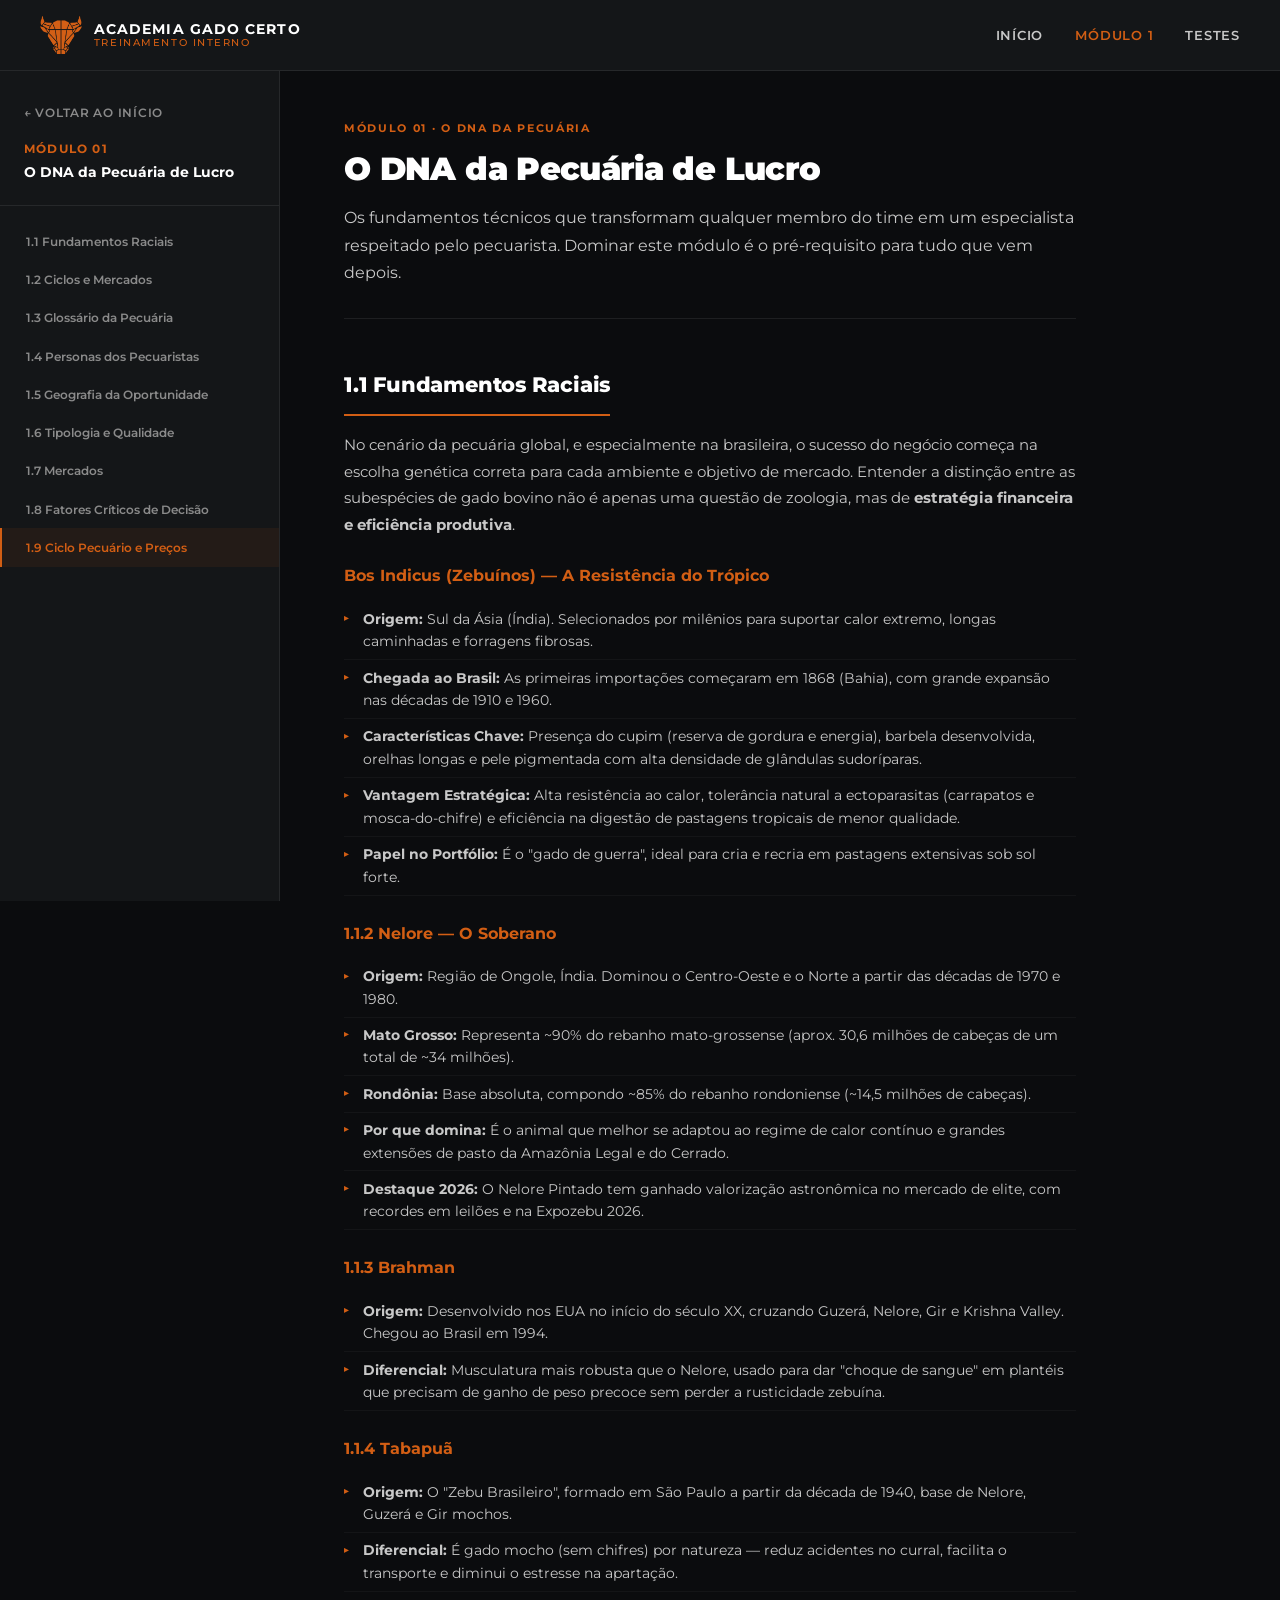
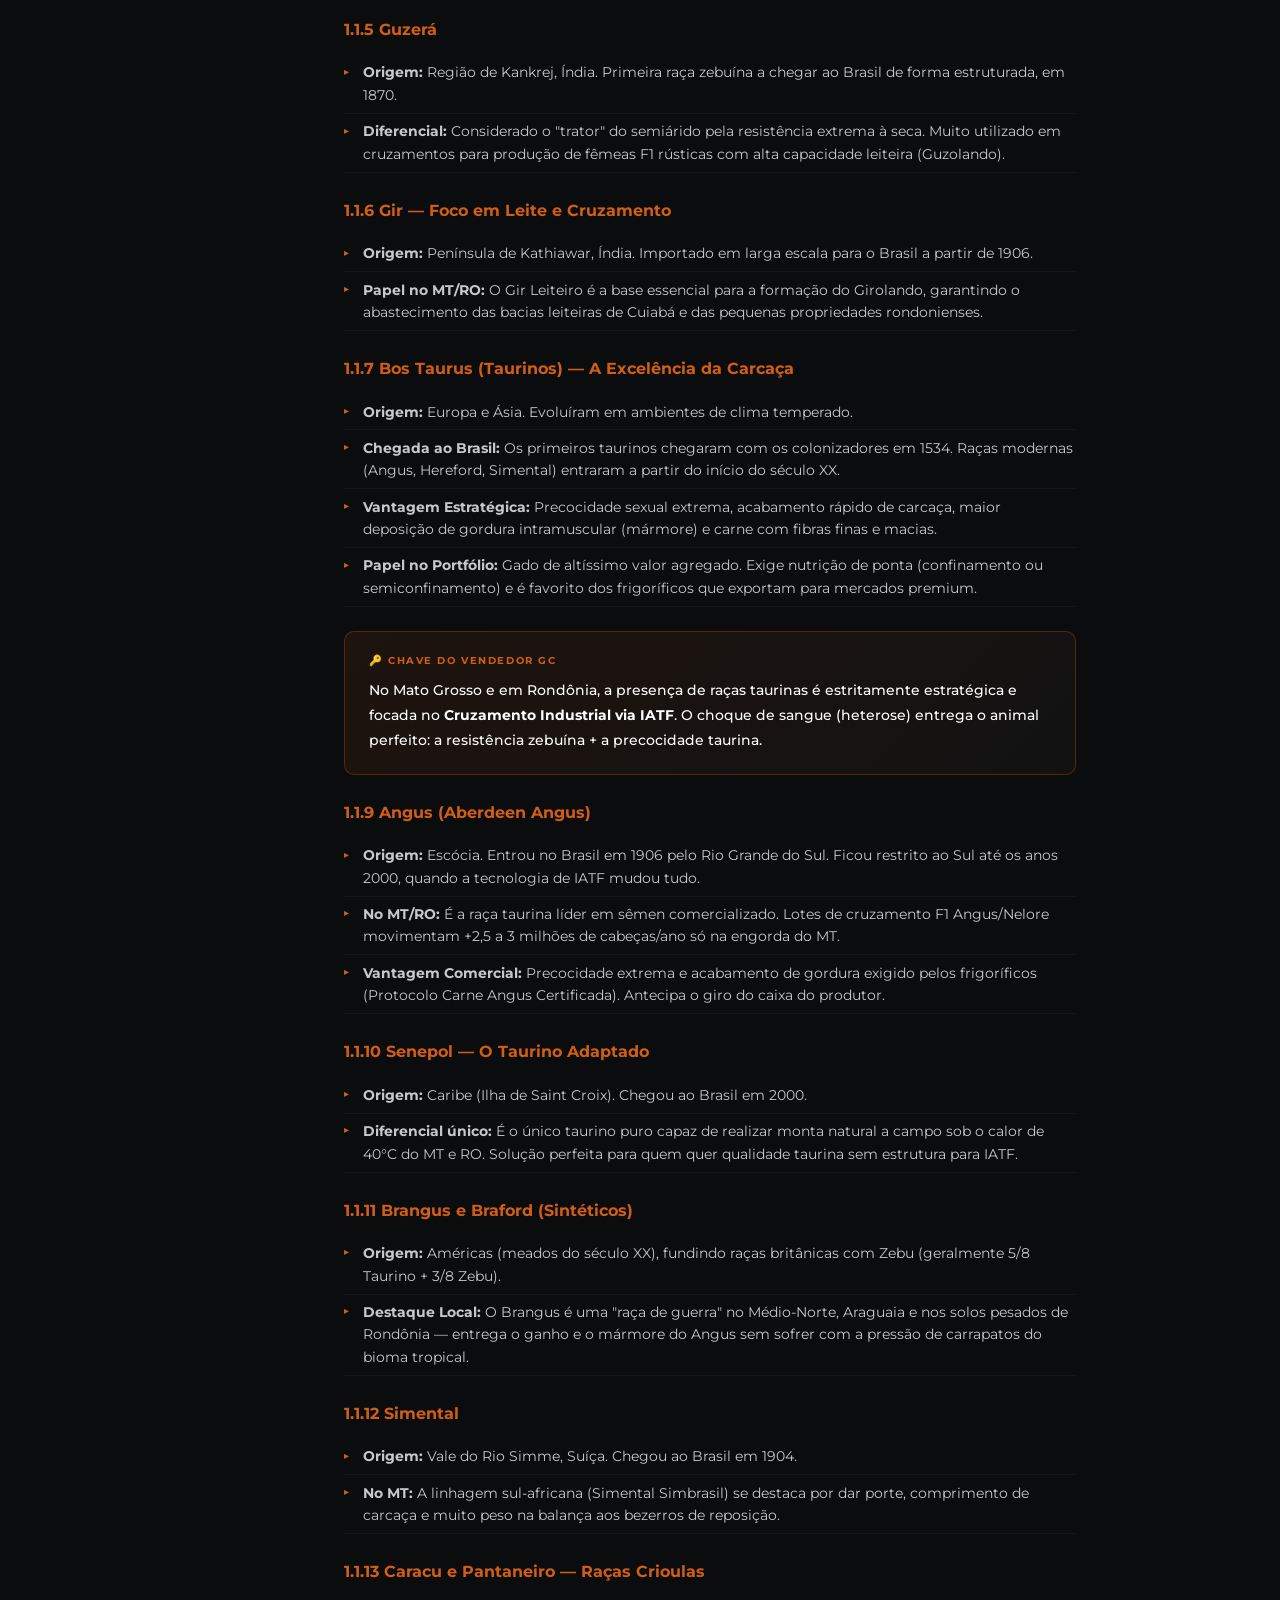
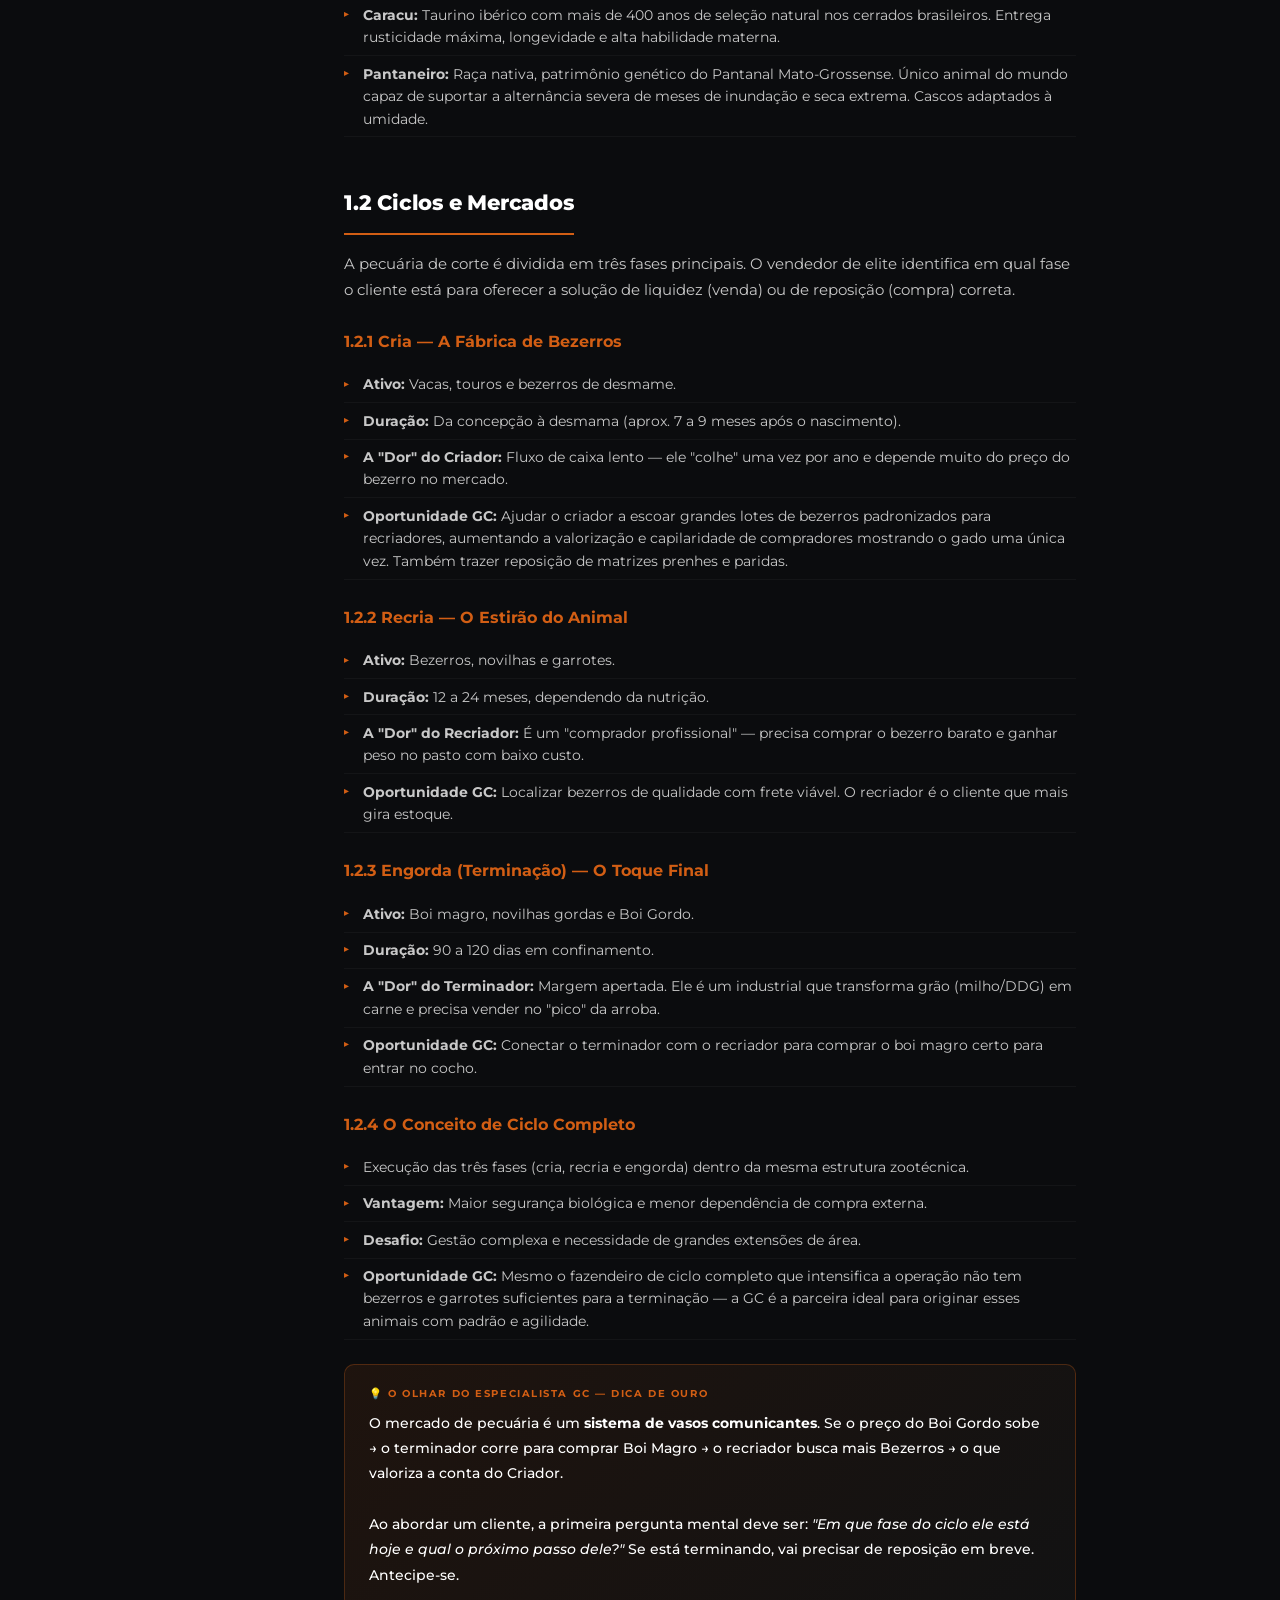
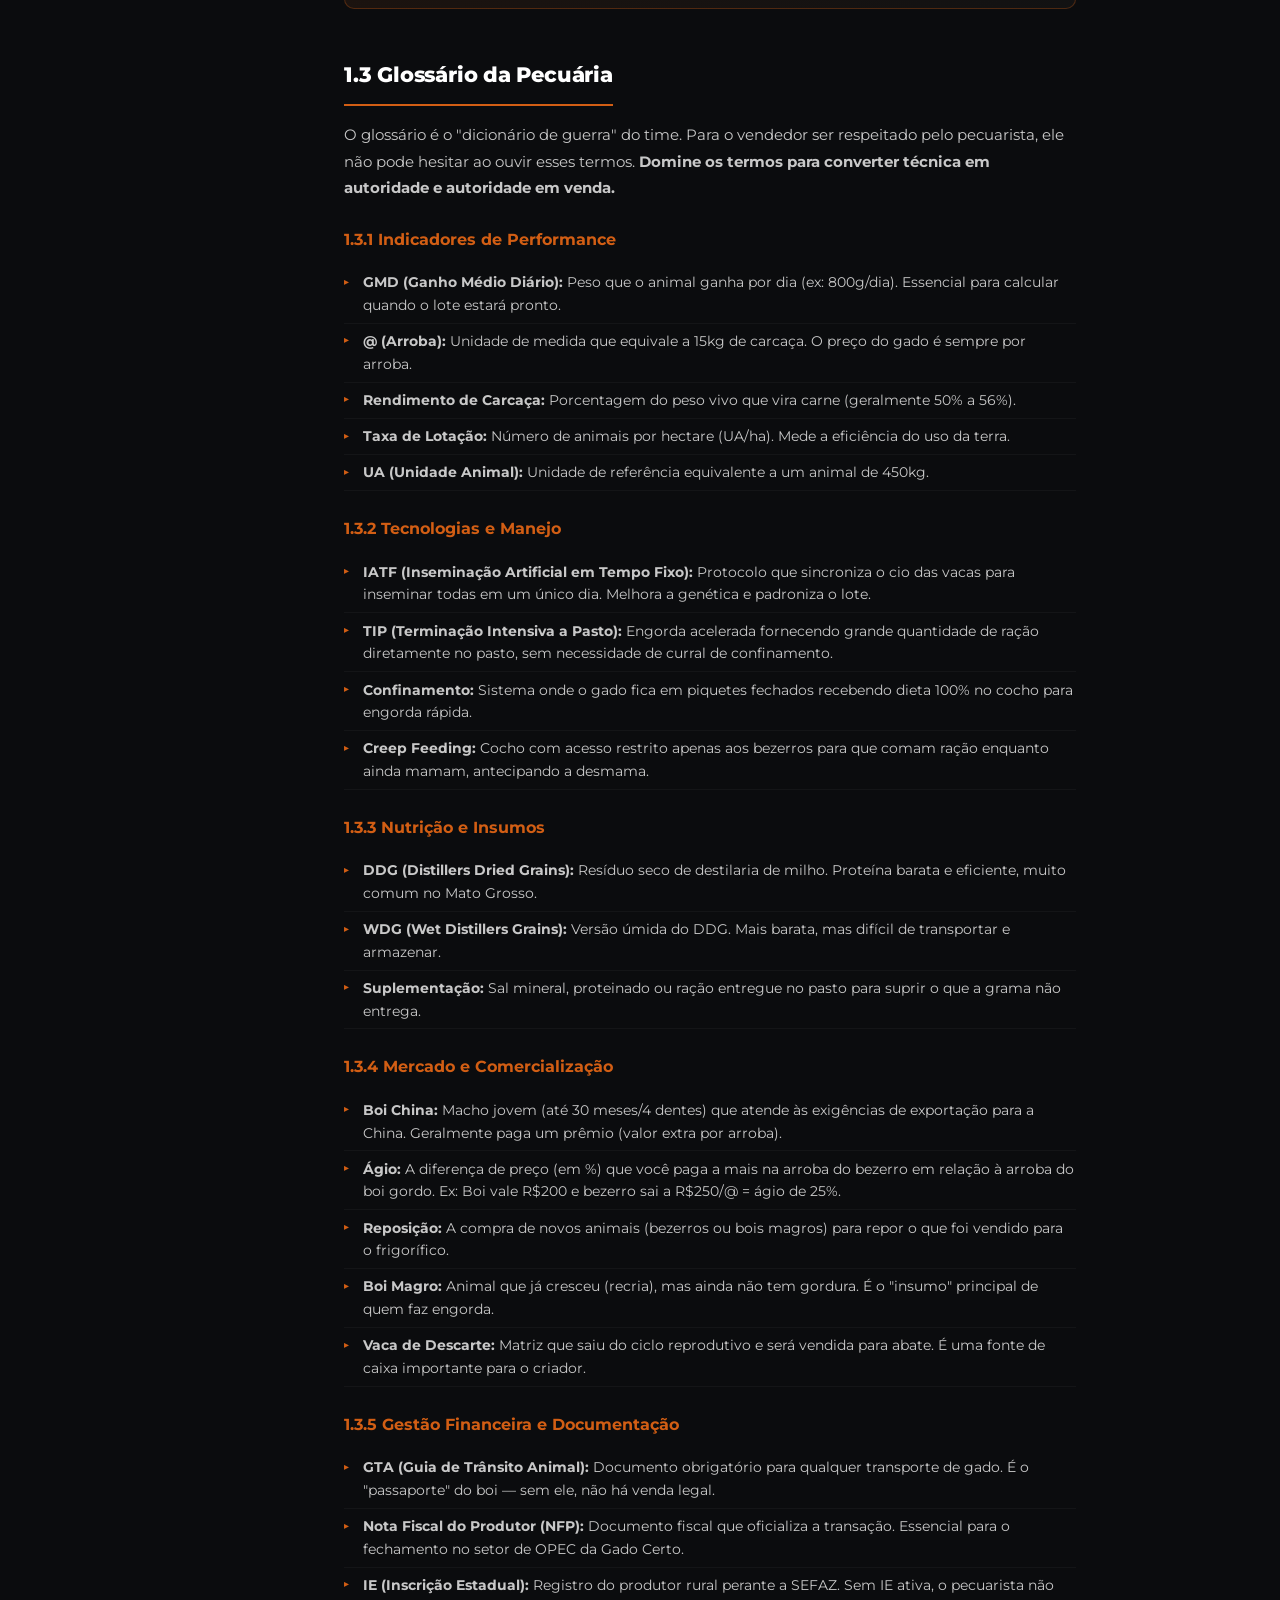
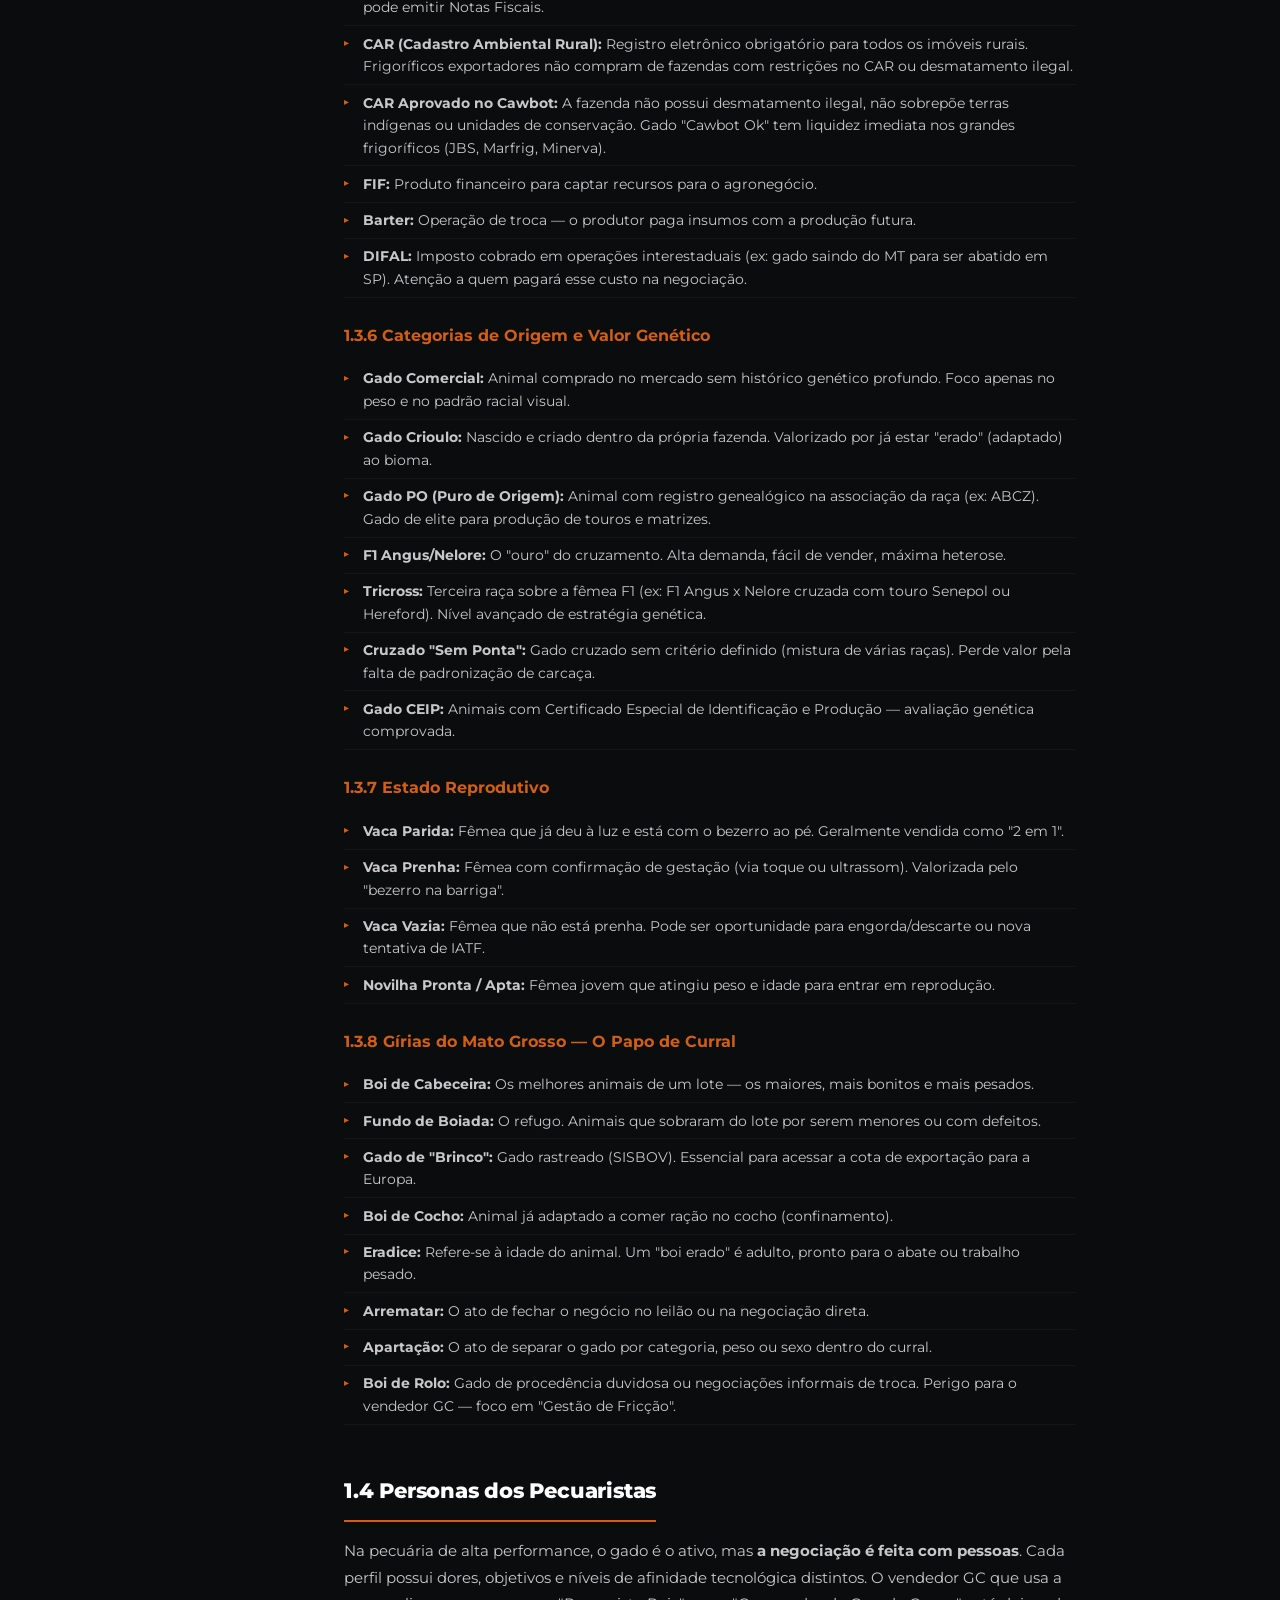
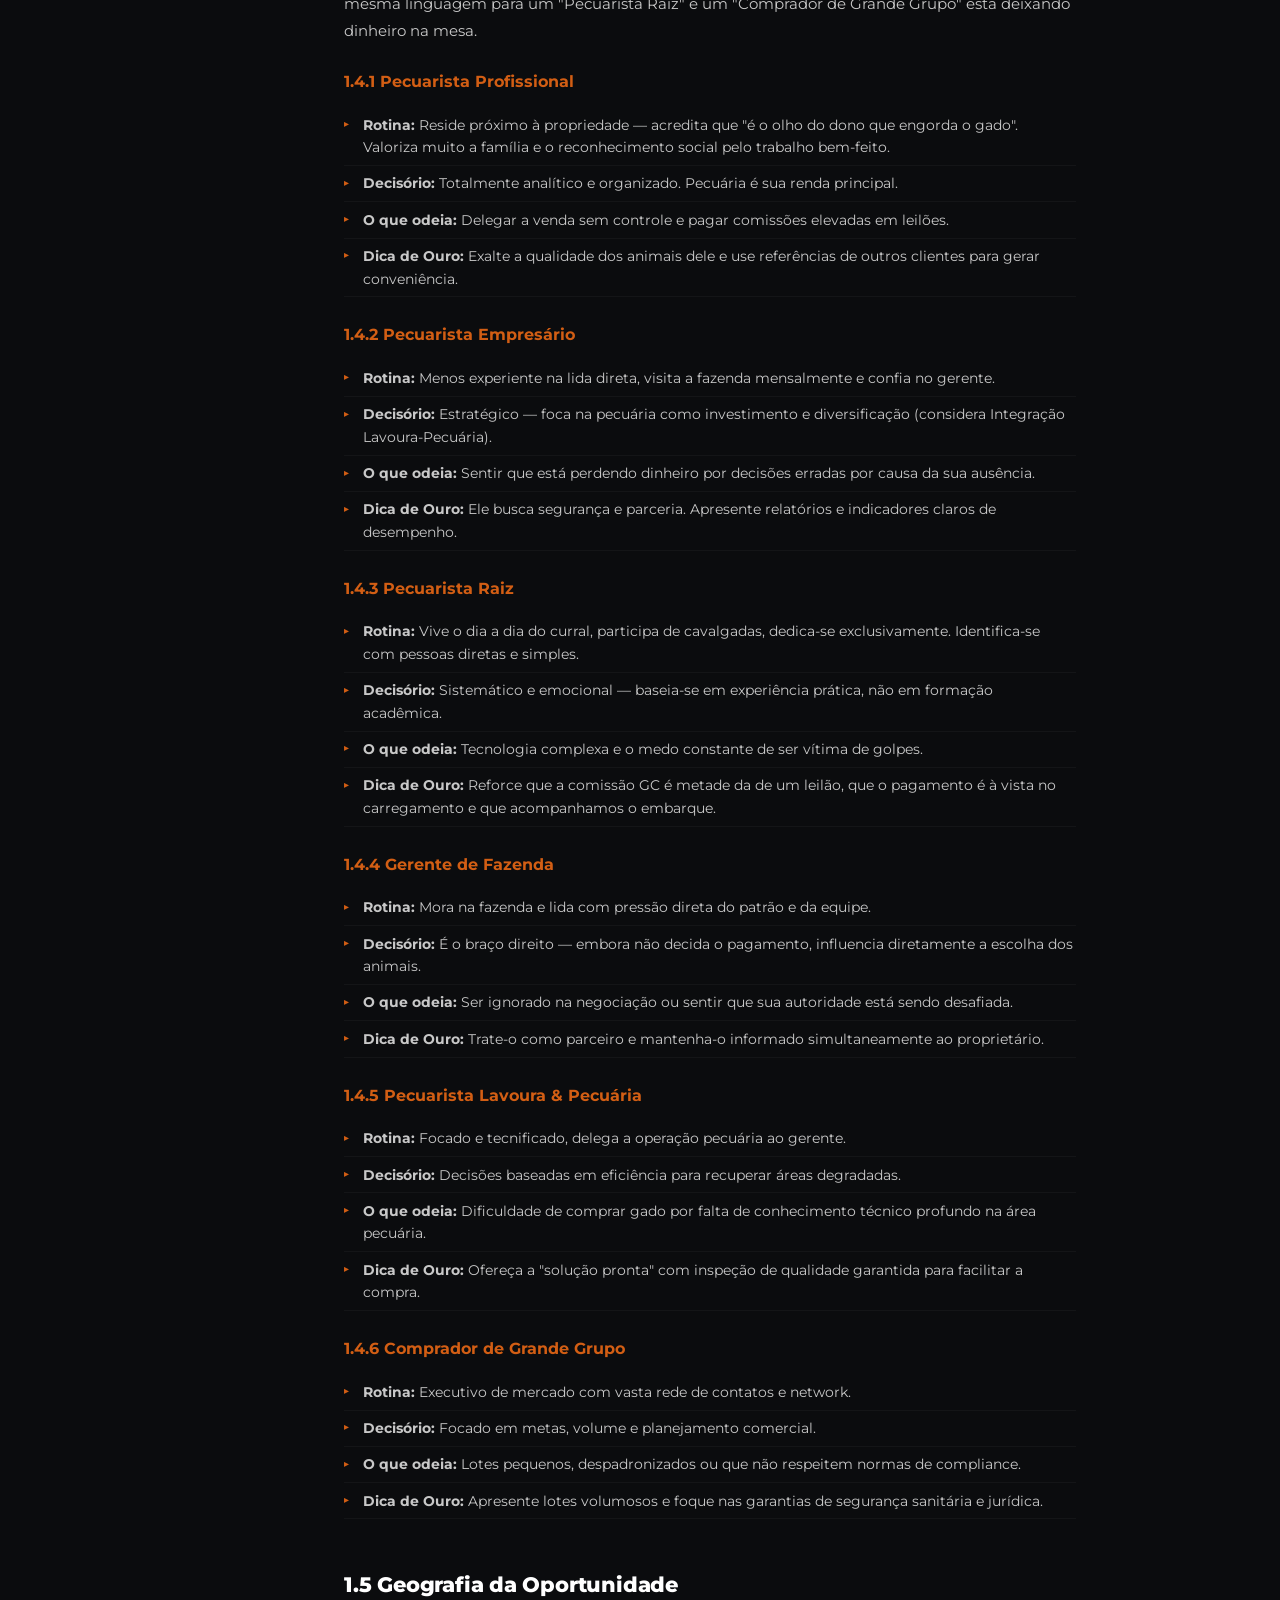
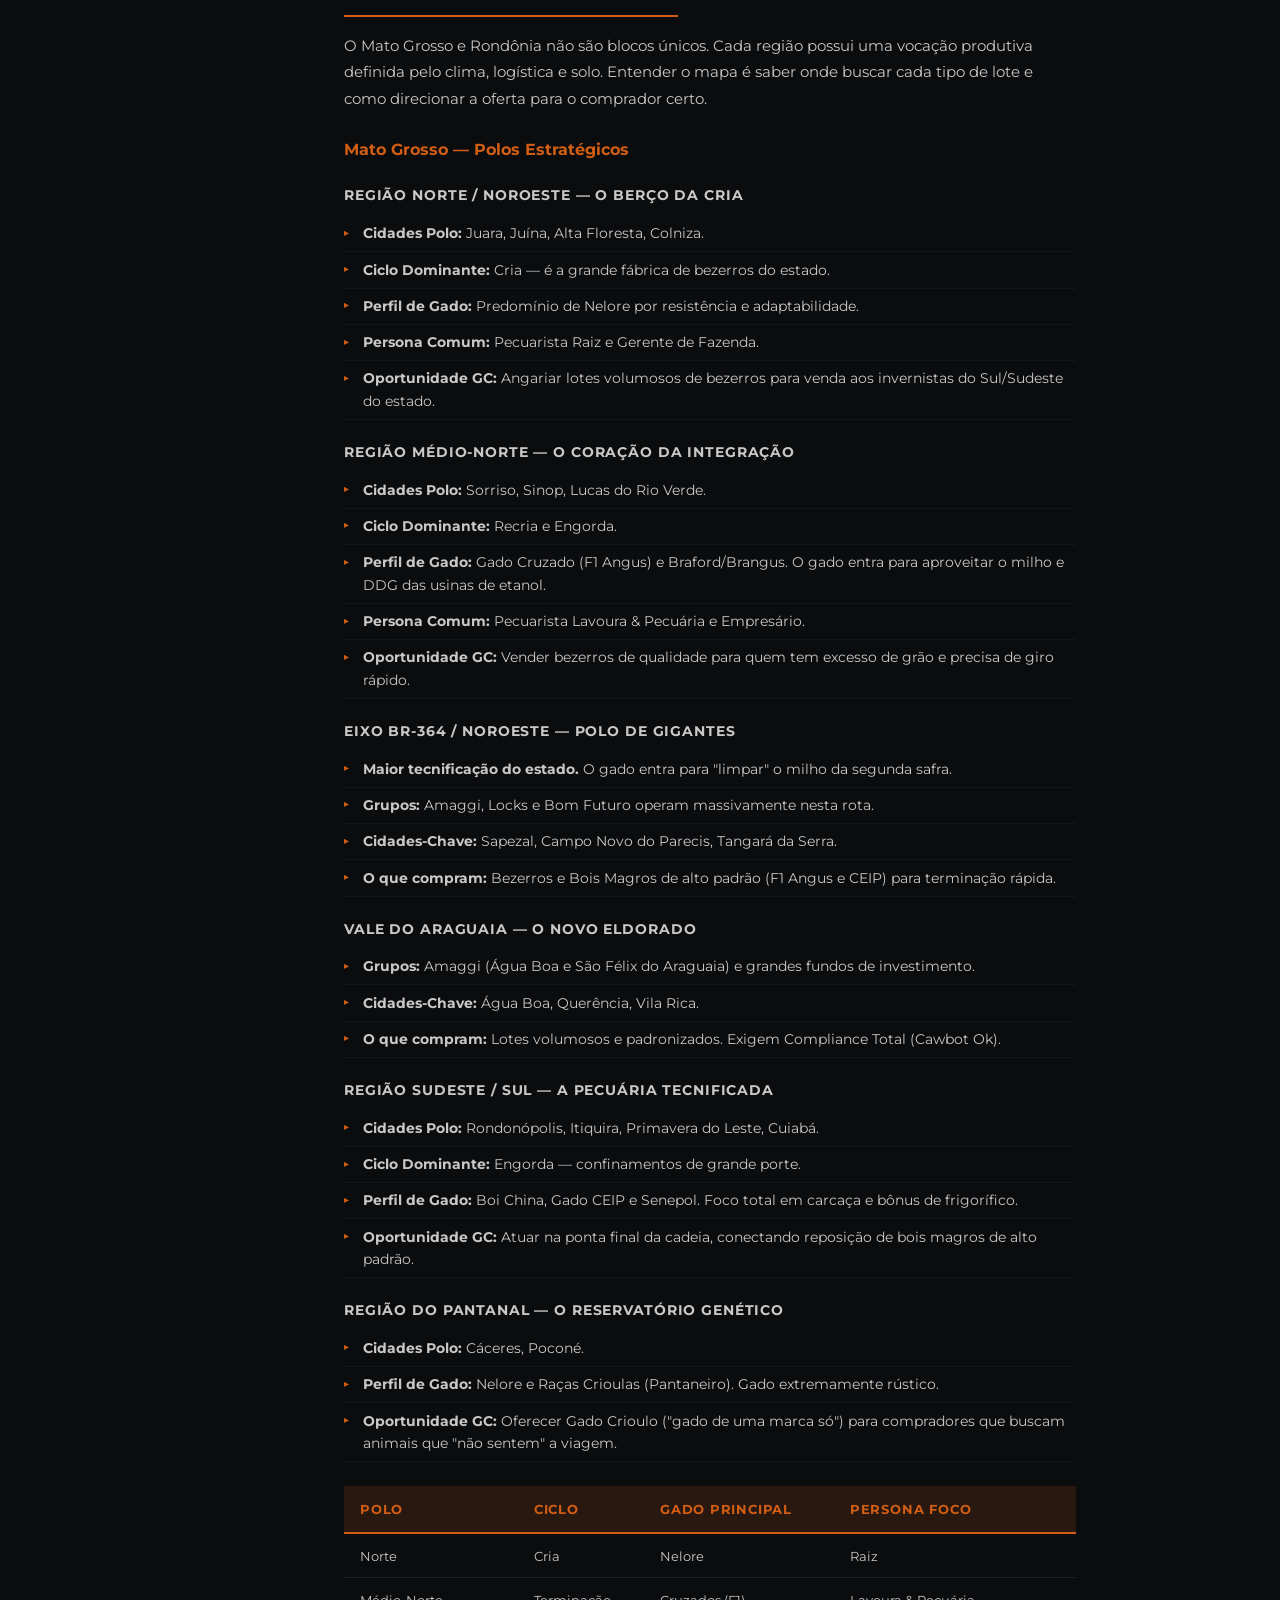
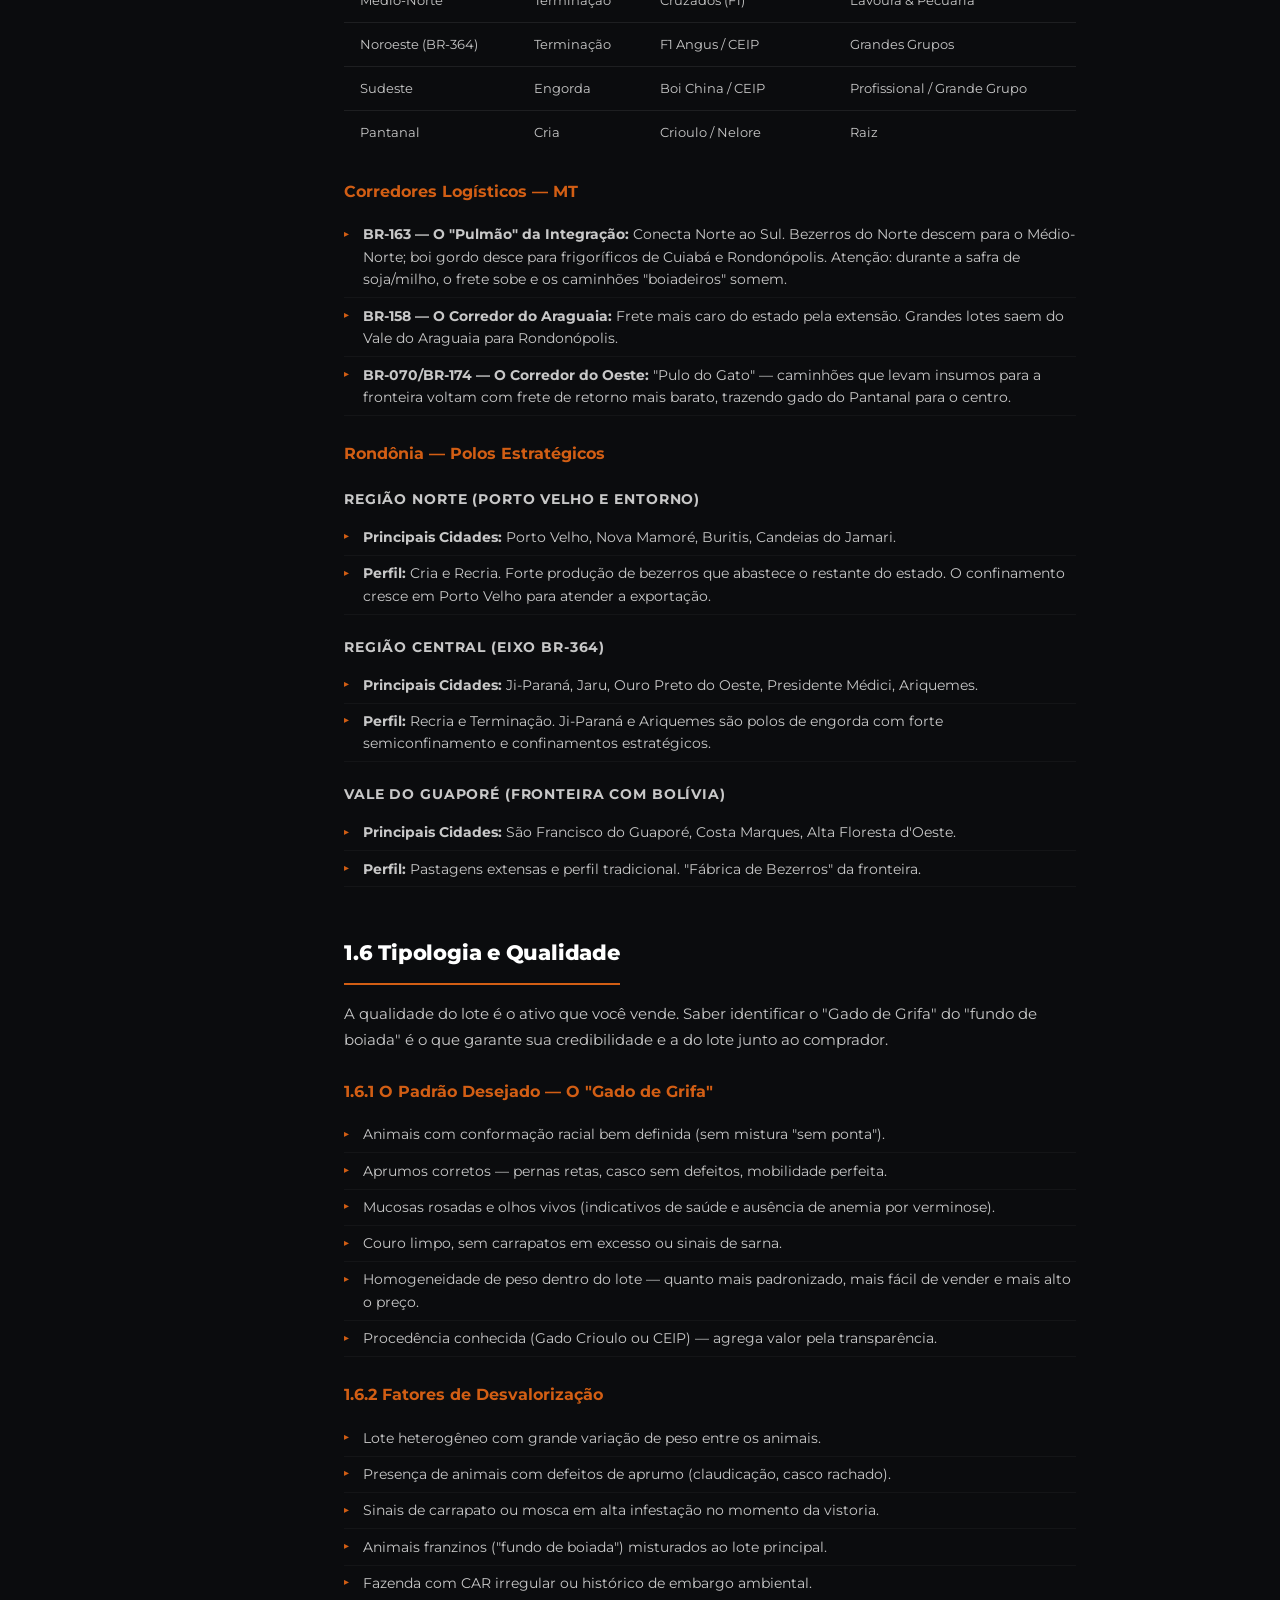
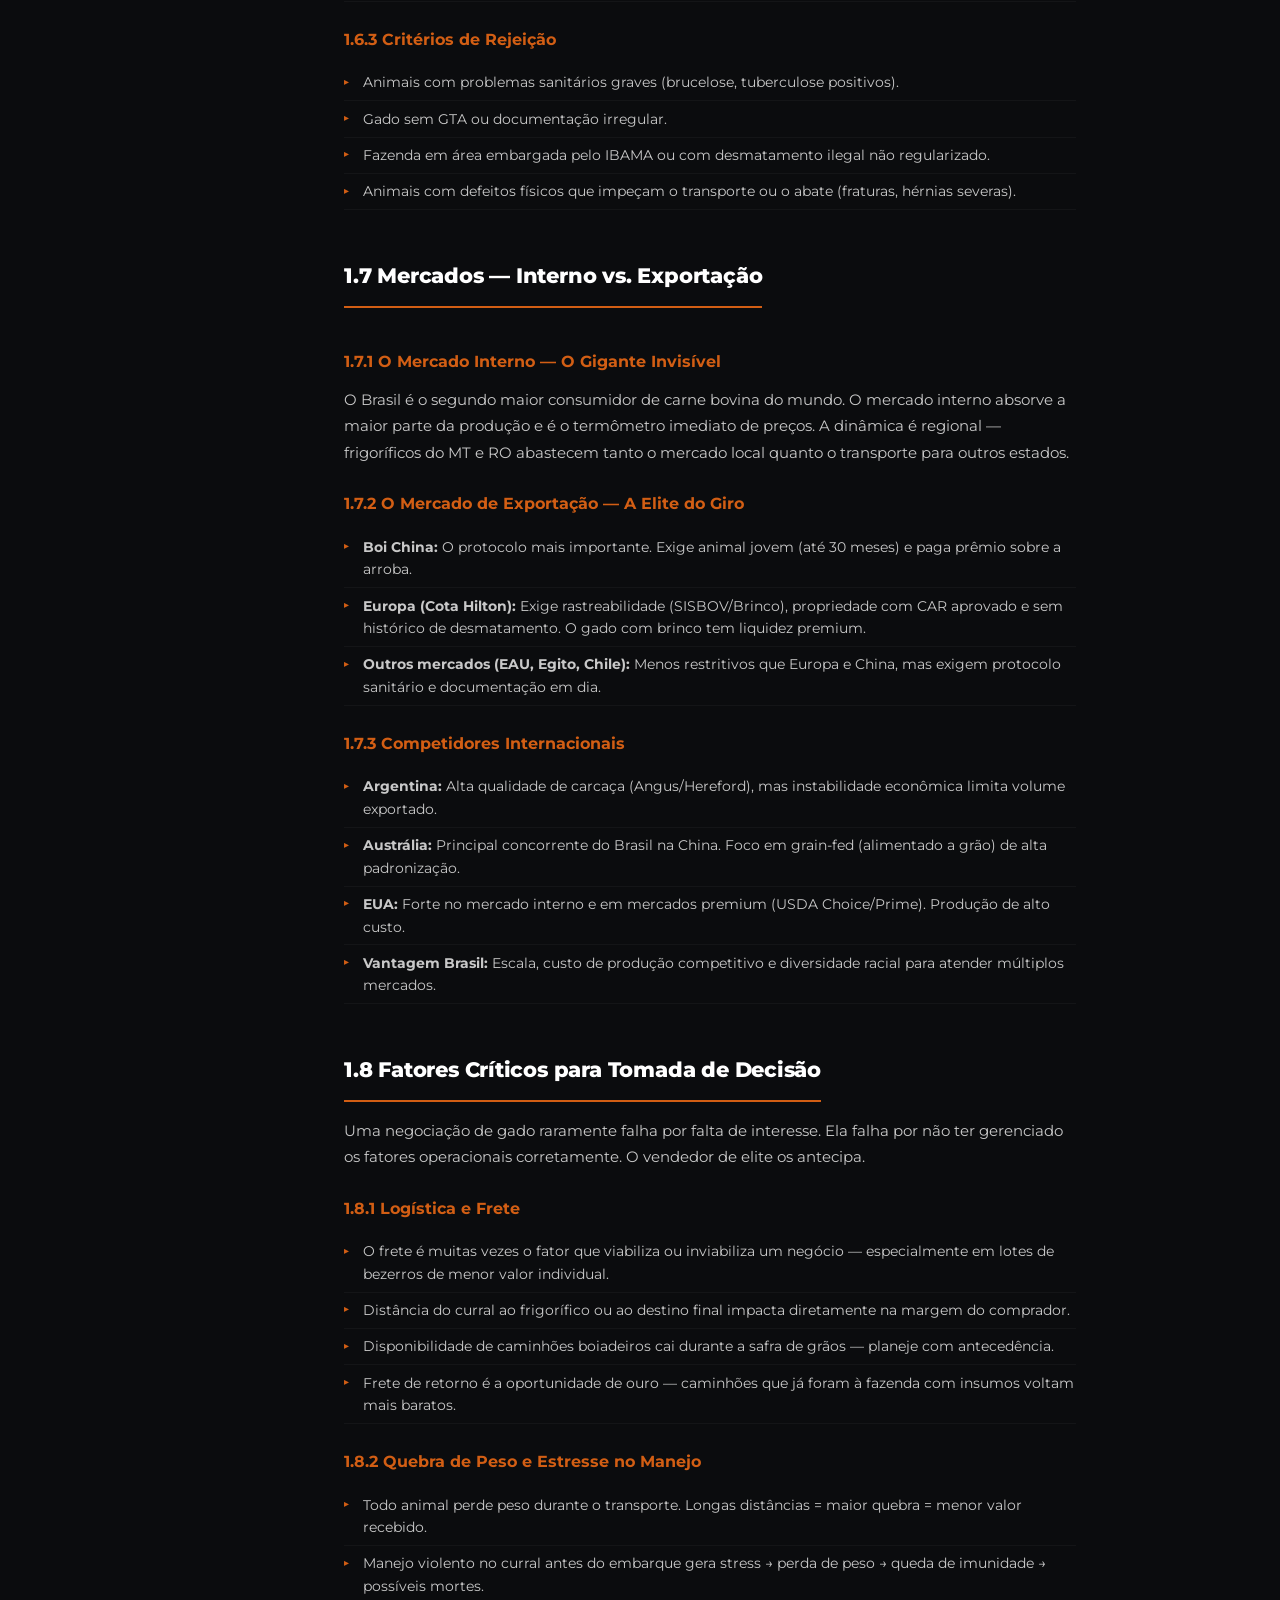
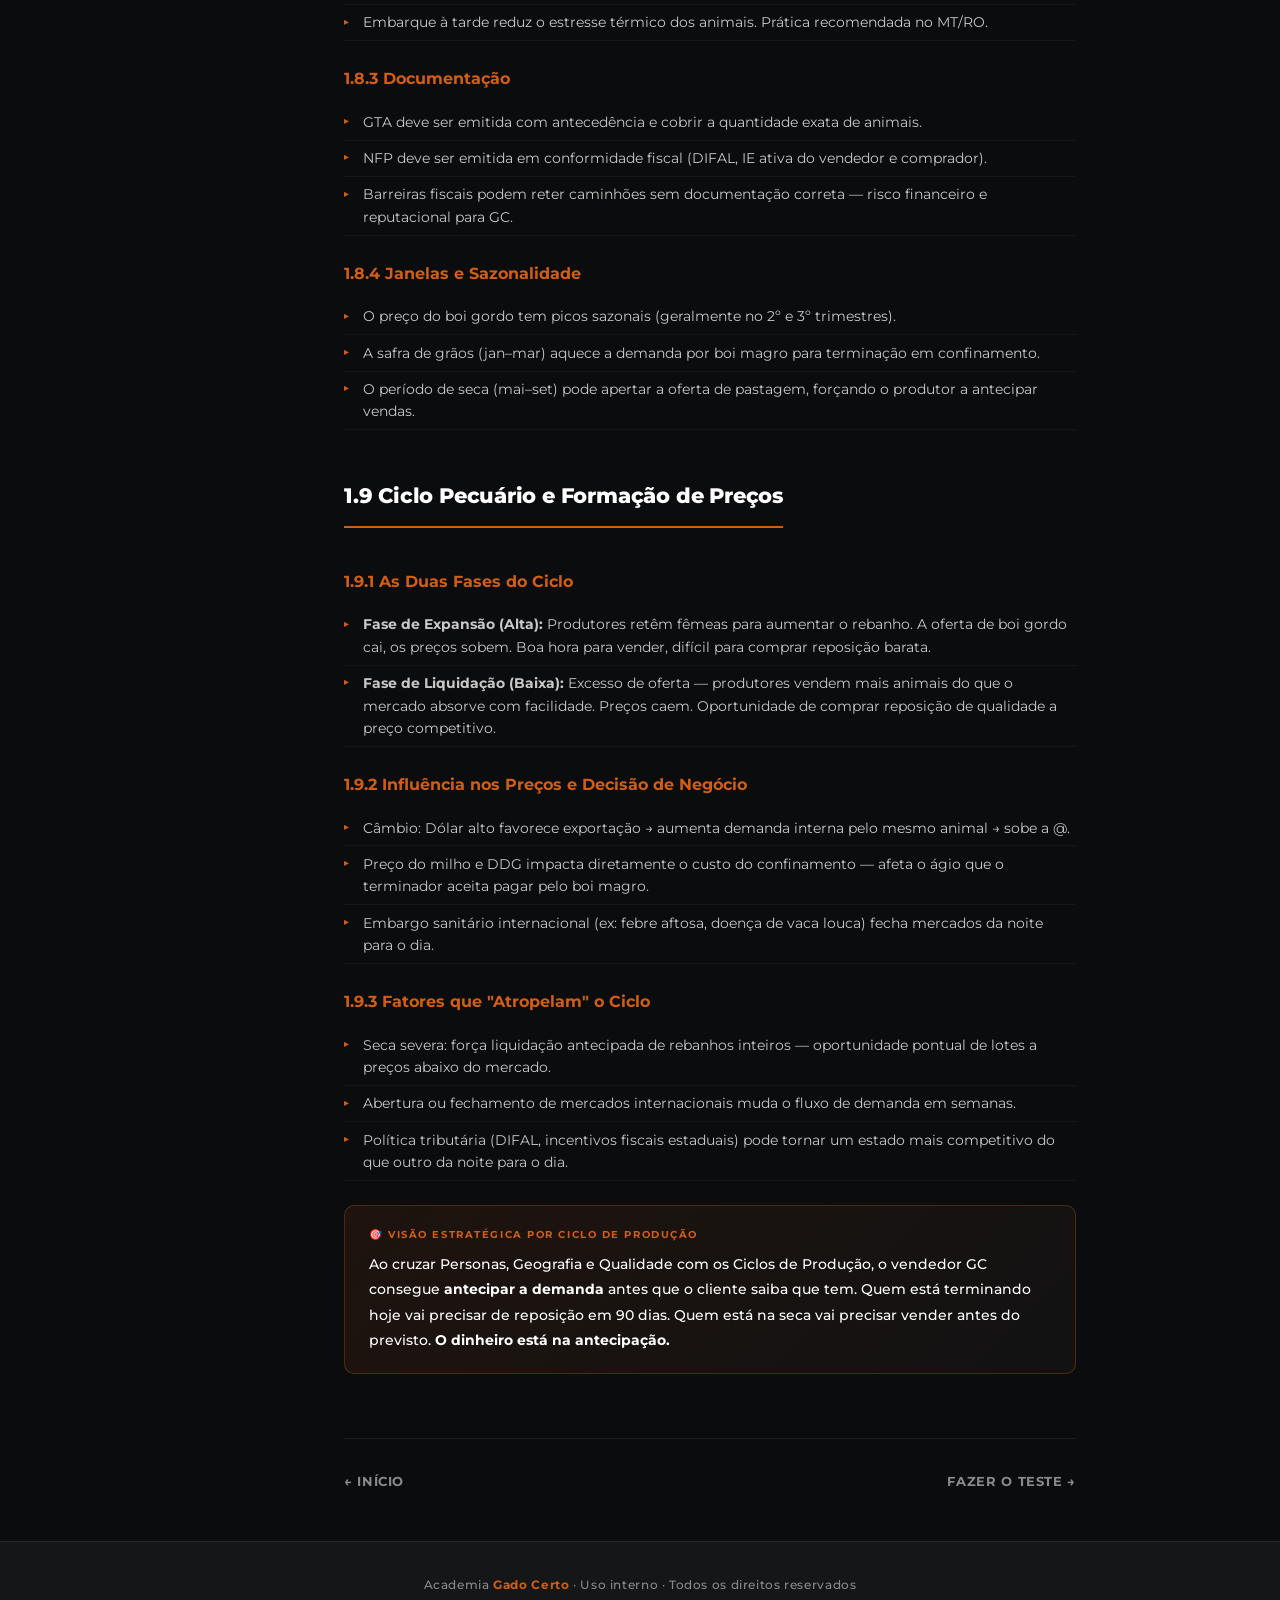
==== modulo-1.html @ 38cdcb2e "Academia Gado Certo - lançamento inicial" ====
<!DOCTYPE html>
<html lang="pt-BR">
<head>
  <meta charset="UTF-8" />
  <meta name="viewport" content="width=device-width, initial-scale=1.0" />
  <title>Módulo 1 — Academia Gado Certo</title>
  <link rel="stylesheet" href="assets/style.css" />
  <link rel="icon" type="image/png" href="assets/logo.png" />
</head>
<body>

  <!-- HEADER -->
  <header class="header">
    <div class="header-inner">
      <a href="index.html" class="logo-area">
        <img src="assets/logo.png" alt="Gado Certo" />
        <div class="logo-text">
          Academia Gado Certo
          <span>Treinamento Interno</span>
        </div>
      </a>
      <ul class="nav-links">
        <li><a href="index.html">Início</a></li>
        <li><a href="modulo-1.html" class="active">Módulo 1</a></li>
        <li><a href="https://script.google.com/macros/s/AKfycbxOD1wcf5c_QdRE5Ip-GUxKuM74ZlF1mr5jHVO_xcgZ3W2bMSboMw-E0bTqbYvNx8rB/exec" target="_blank">Testes</a></li>
      </ul>
    </div>
  </header>

  <!-- LAYOUT -->
  <div class="module-layout">

    <!-- SIDEBAR -->
    <aside class="sidebar">
      <div class="sidebar-header">
        <a href="index.html" class="back-link">← Voltar ao início</a>
        <h3>Módulo 01</h3>
        <p>O DNA da Pecuária de Lucro</p>
      </div>
      <ul class="sidebar-nav">
        <li><a href="#s1-1" class="active">1.1 Fundamentos Raciais</a></li>
        <li><a href="#s1-2">1.2 Ciclos e Mercados</a></li>
        <li><a href="#s1-3">1.3 Glossário da Pecuária</a></li>
        <li><a href="#s1-4">1.4 Personas dos Pecuaristas</a></li>
        <li><a href="#s1-5">1.5 Geografia da Oportunidade</a></li>
        <li><a href="#s1-6">1.6 Tipologia e Qualidade</a></li>
        <li><a href="#s1-7">1.7 Mercados</a></li>
        <li><a href="#s1-8">1.8 Fatores Críticos de Decisão</a></li>
        <li><a href="#s1-9">1.9 Ciclo Pecuário e Preços</a></li>
      </ul>
    </aside>

    <!-- CONTENT -->
    <main class="content">

      <!-- HEADER DO MÓDULO -->
      <div class="content-header">
        <div class="module-tag">Módulo 01 · O DNA da Pecuária</div>
        <h1>O DNA da Pecuária de Lucro</h1>
        <p class="intro">Os fundamentos técnicos que transformam qualquer membro do time em um especialista respeitado pelo pecuarista. Dominar este módulo é o pré-requisito para tudo que vem depois.</p>
      </div>

      <!-- 1.1 FUNDAMENTOS RACIAIS -->
      <section class="section-block" id="s1-1">
        <h2>1.1 Fundamentos Raciais</h2>
        <p>No cenário da pecuária global, e especialmente na brasileira, o sucesso do negócio começa na escolha genética correta para cada ambiente e objetivo de mercado. Entender a distinção entre as subespécies de gado bovino não é apenas uma questão de zoologia, mas de <strong>estratégia financeira e eficiência produtiva</strong>.</p>

        <h3>Bos Indicus (Zebuínos) — A Resistência do Trópico</h3>
        <ul>
          <li><strong>Origem:</strong> Sul da Ásia (Índia). Selecionados por milênios para suportar calor extremo, longas caminhadas e forragens fibrosas.</li>
          <li><strong>Chegada ao Brasil:</strong> As primeiras importações começaram em 1868 (Bahia), com grande expansão nas décadas de 1910 e 1960.</li>
          <li><strong>Características Chave:</strong> Presença do cupim (reserva de gordura e energia), barbela desenvolvida, orelhas longas e pele pigmentada com alta densidade de glândulas sudoríparas.</li>
          <li><strong>Vantagem Estratégica:</strong> Alta resistência ao calor, tolerância natural a ectoparasitas (carrapatos e mosca-do-chifre) e eficiência na digestão de pastagens tropicais de menor qualidade.</li>
          <li><strong>Papel no Portfólio:</strong> É o "gado de guerra", ideal para cria e recria em pastagens extensivas sob sol forte.</li>
        </ul>

        <h3>1.1.2 Nelore — O Soberano</h3>
        <ul>
          <li><strong>Origem:</strong> Região de Ongole, Índia. Dominou o Centro-Oeste e o Norte a partir das décadas de 1970 e 1980.</li>
          <li><strong>Mato Grosso:</strong> Representa ~90% do rebanho mato-grossense (aprox. 30,6 milhões de cabeças de um total de ~34 milhões).</li>
          <li><strong>Rondônia:</strong> Base absoluta, compondo ~85% do rebanho rondoniense (~14,5 milhões de cabeças).</li>
          <li><strong>Por que domina:</strong> É o animal que melhor se adaptou ao regime de calor contínuo e grandes extensões de pasto da Amazônia Legal e do Cerrado.</li>
          <li><strong>Destaque 2026:</strong> O Nelore Pintado tem ganhado valorização astronômica no mercado de elite, com recordes em leilões e na Expozebu 2026.</li>
        </ul>

        <h3>1.1.3 Brahman</h3>
        <ul>
          <li><strong>Origem:</strong> Desenvolvido nos EUA no início do século XX, cruzando Guzerá, Nelore, Gir e Krishna Valley. Chegou ao Brasil em 1994.</li>
          <li><strong>Diferencial:</strong> Musculatura mais robusta que o Nelore, usado para dar "choque de sangue" em plantéis que precisam de ganho de peso precoce sem perder a rusticidade zebuína.</li>
        </ul>

        <h3>1.1.4 Tabapuã</h3>
        <ul>
          <li><strong>Origem:</strong> O "Zebu Brasileiro", formado em São Paulo a partir da década de 1940, base de Nelore, Guzerá e Gir mochos.</li>
          <li><strong>Diferencial:</strong> É gado mocho (sem chifres) por natureza — reduz acidentes no curral, facilita o transporte e diminui o estresse na apartação.</li>
        </ul>

        <h3>1.1.5 Guzerá</h3>
        <ul>
          <li><strong>Origem:</strong> Região de Kankrej, Índia. Primeira raça zebuína a chegar ao Brasil de forma estruturada, em 1870.</li>
          <li><strong>Diferencial:</strong> Considerado o "trator" do semiárido pela resistência extrema à seca. Muito utilizado em cruzamentos para produção de fêmeas F1 rústicas com alta capacidade leiteira (Guzolando).</li>
        </ul>

        <h3>1.1.6 Gir — Foco em Leite e Cruzamento</h3>
        <ul>
          <li><strong>Origem:</strong> Península de Kathiawar, Índia. Importado em larga escala para o Brasil a partir de 1906.</li>
          <li><strong>Papel no MT/RO:</strong> O Gir Leiteiro é a base essencial para a formação do Girolando, garantindo o abastecimento das bacias leiteiras de Cuiabá e das pequenas propriedades rondonienses.</li>
        </ul>

        <h3>1.1.7 Bos Taurus (Taurinos) — A Excelência da Carcaça</h3>
        <ul>
          <li><strong>Origem:</strong> Europa e Ásia. Evoluíram em ambientes de clima temperado.</li>
          <li><strong>Chegada ao Brasil:</strong> Os primeiros taurinos chegaram com os colonizadores em 1534. Raças modernas (Angus, Hereford, Simental) entraram a partir do início do século XX.</li>
          <li><strong>Vantagem Estratégica:</strong> Precocidade sexual extrema, acabamento rápido de carcaça, maior deposição de gordura intramuscular (mármore) e carne com fibras finas e macias.</li>
          <li><strong>Papel no Portfólio:</strong> Gado de altíssimo valor agregado. Exige nutrição de ponta (confinamento ou semiconfinamento) e é favorito dos frigoríficos que exportam para mercados premium.</li>
        </ul>

        <div class="highlight-card">
          <div class="label">🔑 Chave do Vendedor GC</div>
          <p>No Mato Grosso e em Rondônia, a presença de raças taurinas é estritamente estratégica e focada no <strong>Cruzamento Industrial via IATF</strong>. O choque de sangue (heterose) entrega o animal perfeito: a resistência zebuína + a precocidade taurina.</p>
        </div>

        <h3>1.1.9 Angus (Aberdeen Angus)</h3>
        <ul>
          <li><strong>Origem:</strong> Escócia. Entrou no Brasil em 1906 pelo Rio Grande do Sul. Ficou restrito ao Sul até os anos 2000, quando a tecnologia de IATF mudou tudo.</li>
          <li><strong>No MT/RO:</strong> É a raça taurina líder em sêmen comercializado. Lotes de cruzamento F1 Angus/Nelore movimentam +2,5 a 3 milhões de cabeças/ano só na engorda do MT.</li>
          <li><strong>Vantagem Comercial:</strong> Precocidade extrema e acabamento de gordura exigido pelos frigoríficos (Protocolo Carne Angus Certificada). Antecipa o giro do caixa do produtor.</li>
        </ul>

        <h3>1.1.10 Senepol — O Taurino Adaptado</h3>
        <ul>
          <li><strong>Origem:</strong> Caribe (Ilha de Saint Croix). Chegou ao Brasil em 2000.</li>
          <li><strong>Diferencial único:</strong> É o único taurino puro capaz de realizar monta natural a campo sob o calor de 40°C do MT e RO. Solução perfeita para quem quer qualidade taurina sem estrutura para IATF.</li>
        </ul>

        <h3>1.1.11 Brangus e Braford (Sintéticos)</h3>
        <ul>
          <li><strong>Origem:</strong> Américas (meados do século XX), fundindo raças britânicas com Zebu (geralmente 5/8 Taurino + 3/8 Zebu).</li>
          <li><strong>Destaque Local:</strong> O Brangus é uma "raça de guerra" no Médio-Norte, Araguaia e nos solos pesados de Rondônia — entrega o ganho e o mármore do Angus sem sofrer com a pressão de carrapatos do bioma tropical.</li>
        </ul>

        <h3>1.1.12 Simental</h3>
        <ul>
          <li><strong>Origem:</strong> Vale do Rio Simme, Suíça. Chegou ao Brasil em 1904.</li>
          <li><strong>No MT:</strong> A linhagem sul-africana (Simental Simbrasil) se destaca por dar porte, comprimento de carcaça e muito peso na balança aos bezerros de reposição.</li>
        </ul>

        <h3>1.1.13 Caracu e Pantaneiro — Raças Crioulas</h3>
        <ul>
          <li><strong>Caracu:</strong> Taurino ibérico com mais de 400 anos de seleção natural nos cerrados brasileiros. Entrega rusticidade máxima, longevidade e alta habilidade materna.</li>
          <li><strong>Pantaneiro:</strong> Raça nativa, patrimônio genético do Pantanal Mato-Grossense. Único animal do mundo capaz de suportar a alternância severa de meses de inundação e seca extrema. Cascos adaptados à umidade.</li>
        </ul>
      </section>

      <!-- 1.2 CICLOS E MERCADOS -->
      <section class="section-block" id="s1-2">
        <h2>1.2 Ciclos e Mercados</h2>
        <p>A pecuária de corte é dividida em três fases principais. O vendedor de elite identifica em qual fase o cliente está para oferecer a solução de liquidez (venda) ou de reposição (compra) correta.</p>

        <h3>1.2.1 Cria — A Fábrica de Bezerros</h3>
        <ul>
          <li><strong>Ativo:</strong> Vacas, touros e bezerros de desmame.</li>
          <li><strong>Duração:</strong> Da concepção à desmama (aprox. 7 a 9 meses após o nascimento).</li>
          <li><strong>A "Dor" do Criador:</strong> Fluxo de caixa lento — ele "colhe" uma vez por ano e depende muito do preço do bezerro no mercado.</li>
          <li><strong>Oportunidade GC:</strong> Ajudar o criador a escoar grandes lotes de bezerros padronizados para recriadores, aumentando a valorização e capilaridade de compradores mostrando o gado uma única vez. Também trazer reposição de matrizes prenhes e paridas.</li>
        </ul>

        <h3>1.2.2 Recria — O Estirão do Animal</h3>
        <ul>
          <li><strong>Ativo:</strong> Bezerros, novilhas e garrotes.</li>
          <li><strong>Duração:</strong> 12 a 24 meses, dependendo da nutrição.</li>
          <li><strong>A "Dor" do Recriador:</strong> É um "comprador profissional" — precisa comprar o bezerro barato e ganhar peso no pasto com baixo custo.</li>
          <li><strong>Oportunidade GC:</strong> Localizar bezerros de qualidade com frete viável. O recriador é o cliente que mais gira estoque.</li>
        </ul>

        <h3>1.2.3 Engorda (Terminação) — O Toque Final</h3>
        <ul>
          <li><strong>Ativo:</strong> Boi magro, novilhas gordas e Boi Gordo.</li>
          <li><strong>Duração:</strong> 90 a 120 dias em confinamento.</li>
          <li><strong>A "Dor" do Terminador:</strong> Margem apertada. Ele é um industrial que transforma grão (milho/DDG) em carne e precisa vender no "pico" da arroba.</li>
          <li><strong>Oportunidade GC:</strong> Conectar o terminador com o recriador para comprar o boi magro certo para entrar no cocho.</li>
        </ul>

        <h3>1.2.4 O Conceito de Ciclo Completo</h3>
        <ul>
          <li>Execução das três fases (cria, recria e engorda) dentro da mesma estrutura zootécnica.</li>
          <li><strong>Vantagem:</strong> Maior segurança biológica e menor dependência de compra externa.</li>
          <li><strong>Desafio:</strong> Gestão complexa e necessidade de grandes extensões de área.</li>
          <li><strong>Oportunidade GC:</strong> Mesmo o fazendeiro de ciclo completo que intensifica a operação não tem bezerros e garrotes suficientes para a terminação — a GC é a parceira ideal para originar esses animais com padrão e agilidade.</li>
        </ul>

        <div class="highlight-card">
          <div class="label">💡 O Olhar do Especialista GC — Dica de Ouro</div>
          <p>O mercado de pecuária é um <strong>sistema de vasos comunicantes</strong>. Se o preço do Boi Gordo sobe → o terminador corre para comprar Boi Magro → o recriador busca mais Bezerros → o que valoriza a conta do Criador. <br/><br/>Ao abordar um cliente, a primeira pergunta mental deve ser: <em>"Em que fase do ciclo ele está hoje e qual o próximo passo dele?"</em> Se está terminando, vai precisar de reposição em breve. Antecipe-se.</p>
        </div>
      </section>

      <!-- 1.3 GLOSSÁRIO -->
      <section class="section-block" id="s1-3">
        <h2>1.3 Glossário da Pecuária</h2>
        <p>O glossário é o "dicionário de guerra" do time. Para o vendedor ser respeitado pelo pecuarista, ele não pode hesitar ao ouvir esses termos. <strong>Domine os termos para converter técnica em autoridade e autoridade em venda.</strong></p>

        <h3>1.3.1 Indicadores de Performance</h3>
        <ul>
          <li><strong>GMD (Ganho Médio Diário):</strong> Peso que o animal ganha por dia (ex: 800g/dia). Essencial para calcular quando o lote estará pronto.</li>
          <li><strong>@ (Arroba):</strong> Unidade de medida que equivale a 15kg de carcaça. O preço do gado é sempre por arroba.</li>
          <li><strong>Rendimento de Carcaça:</strong> Porcentagem do peso vivo que vira carne (geralmente 50% a 56%).</li>
          <li><strong>Taxa de Lotação:</strong> Número de animais por hectare (UA/ha). Mede a eficiência do uso da terra.</li>
          <li><strong>UA (Unidade Animal):</strong> Unidade de referência equivalente a um animal de 450kg.</li>
        </ul>

        <h3>1.3.2 Tecnologias e Manejo</h3>
        <ul>
          <li><strong>IATF (Inseminação Artificial em Tempo Fixo):</strong> Protocolo que sincroniza o cio das vacas para inseminar todas em um único dia. Melhora a genética e padroniza o lote.</li>
          <li><strong>TIP (Terminação Intensiva a Pasto):</strong> Engorda acelerada fornecendo grande quantidade de ração diretamente no pasto, sem necessidade de curral de confinamento.</li>
          <li><strong>Confinamento:</strong> Sistema onde o gado fica em piquetes fechados recebendo dieta 100% no cocho para engorda rápida.</li>
          <li><strong>Creep Feeding:</strong> Cocho com acesso restrito apenas aos bezerros para que comam ração enquanto ainda mamam, antecipando a desmama.</li>
        </ul>

        <h3>1.3.3 Nutrição e Insumos</h3>
        <ul>
          <li><strong>DDG (Distillers Dried Grains):</strong> Resíduo seco de destilaria de milho. Proteína barata e eficiente, muito comum no Mato Grosso.</li>
          <li><strong>WDG (Wet Distillers Grains):</strong> Versão úmida do DDG. Mais barata, mas difícil de transportar e armazenar.</li>
          <li><strong>Suplementação:</strong> Sal mineral, proteinado ou ração entregue no pasto para suprir o que a grama não entrega.</li>
        </ul>

        <h3>1.3.4 Mercado e Comercialização</h3>
        <ul>
          <li><strong>Boi China:</strong> Macho jovem (até 30 meses/4 dentes) que atende às exigências de exportação para a China. Geralmente paga um prêmio (valor extra por arroba).</li>
          <li><strong>Ágio:</strong> A diferença de preço (em %) que você paga a mais na arroba do bezerro em relação à arroba do boi gordo. Ex: Boi vale R$200 e bezerro sai a R$250/@ = ágio de 25%.</li>
          <li><strong>Reposição:</strong> A compra de novos animais (bezerros ou bois magros) para repor o que foi vendido para o frigorífico.</li>
          <li><strong>Boi Magro:</strong> Animal que já cresceu (recria), mas ainda não tem gordura. É o "insumo" principal de quem faz engorda.</li>
          <li><strong>Vaca de Descarte:</strong> Matriz que saiu do ciclo reprodutivo e será vendida para abate. É uma fonte de caixa importante para o criador.</li>
        </ul>

        <h3>1.3.5 Gestão Financeira e Documentação</h3>
        <ul>
          <li><strong>GTA (Guia de Trânsito Animal):</strong> Documento obrigatório para qualquer transporte de gado. É o "passaporte" do boi — sem ele, não há venda legal.</li>
          <li><strong>Nota Fiscal do Produtor (NFP):</strong> Documento fiscal que oficializa a transação. Essencial para o fechamento no setor de OPEC da Gado Certo.</li>
          <li><strong>IE (Inscrição Estadual):</strong> Registro do produtor rural perante a SEFAZ. Sem IE ativa, o pecuarista não pode emitir Notas Fiscais.</li>
          <li><strong>CAR (Cadastro Ambiental Rural):</strong> Registro eletrônico obrigatório para todos os imóveis rurais. Frigoríficos exportadores não compram de fazendas com restrições no CAR ou desmatamento ilegal.</li>
          <li><strong>CAR Aprovado no Cawbot:</strong> A fazenda não possui desmatamento ilegal, não sobrepõe terras indígenas ou unidades de conservação. Gado "Cawbot Ok" tem liquidez imediata nos grandes frigoríficos (JBS, Marfrig, Minerva).</li>
          <li><strong>FIF:</strong> Produto financeiro para captar recursos para o agronegócio.</li>
          <li><strong>Barter:</strong> Operação de troca — o produtor paga insumos com a produção futura.</li>
          <li><strong>DIFAL:</strong> Imposto cobrado em operações interestaduais (ex: gado saindo do MT para ser abatido em SP). Atenção a quem pagará esse custo na negociação.</li>
        </ul>

        <h3>1.3.6 Categorias de Origem e Valor Genético</h3>
        <ul>
          <li><strong>Gado Comercial:</strong> Animal comprado no mercado sem histórico genético profundo. Foco apenas no peso e no padrão racial visual.</li>
          <li><strong>Gado Crioulo:</strong> Nascido e criado dentro da própria fazenda. Valorizado por já estar "erado" (adaptado) ao bioma.</li>
          <li><strong>Gado PO (Puro de Origem):</strong> Animal com registro genealógico na associação da raça (ex: ABCZ). Gado de elite para produção de touros e matrizes.</li>
          <li><strong>F1 Angus/Nelore:</strong> O "ouro" do cruzamento. Alta demanda, fácil de vender, máxima heterose.</li>
          <li><strong>Tricross:</strong> Terceira raça sobre a fêmea F1 (ex: F1 Angus x Nelore cruzada com touro Senepol ou Hereford). Nível avançado de estratégia genética.</li>
          <li><strong>Cruzado "Sem Ponta":</strong> Gado cruzado sem critério definido (mistura de várias raças). Perde valor pela falta de padronização de carcaça.</li>
          <li><strong>Gado CEIP:</strong> Animais com Certificado Especial de Identificação e Produção — avaliação genética comprovada.</li>
        </ul>

        <h3>1.3.7 Estado Reprodutivo</h3>
        <ul>
          <li><strong>Vaca Parida:</strong> Fêmea que já deu à luz e está com o bezerro ao pé. Geralmente vendida como "2 em 1".</li>
          <li><strong>Vaca Prenha:</strong> Fêmea com confirmação de gestação (via toque ou ultrassom). Valorizada pelo "bezerro na barriga".</li>
          <li><strong>Vaca Vazia:</strong> Fêmea que não está prenha. Pode ser oportunidade para engorda/descarte ou nova tentativa de IATF.</li>
          <li><strong>Novilha Pronta / Apta:</strong> Fêmea jovem que atingiu peso e idade para entrar em reprodução.</li>
        </ul>

        <h3>1.3.8 Gírias do Mato Grosso — O Papo de Curral</h3>
        <ul>
          <li><strong>Boi de Cabeceira:</strong> Os melhores animais de um lote — os maiores, mais bonitos e mais pesados.</li>
          <li><strong>Fundo de Boiada:</strong> O refugo. Animais que sobraram do lote por serem menores ou com defeitos.</li>
          <li><strong>Gado de "Brinco":</strong> Gado rastreado (SISBOV). Essencial para acessar a cota de exportação para a Europa.</li>
          <li><strong>Boi de Cocho:</strong> Animal já adaptado a comer ração no cocho (confinamento).</li>
          <li><strong>Eradice:</strong> Refere-se à idade do animal. Um "boi erado" é adulto, pronto para o abate ou trabalho pesado.</li>
          <li><strong>Arrematar:</strong> O ato de fechar o negócio no leilão ou na negociação direta.</li>
          <li><strong>Apartação:</strong> O ato de separar o gado por categoria, peso ou sexo dentro do curral.</li>
          <li><strong>Boi de Rolo:</strong> Gado de procedência duvidosa ou negociações informais de troca. Perigo para o vendedor GC — foco em "Gestão de Fricção".</li>
        </ul>
      </section>

      <!-- 1.4 PERSONAS -->
      <section class="section-block" id="s1-4">
        <h2>1.4 Personas dos Pecuaristas</h2>
        <p>Na pecuária de alta performance, o gado é o ativo, mas <strong>a negociação é feita com pessoas</strong>. Cada perfil possui dores, objetivos e níveis de afinidade tecnológica distintos. O vendedor GC que usa a mesma linguagem para um "Pecuarista Raiz" e um "Comprador de Grande Grupo" está deixando dinheiro na mesa.</p>

        <h3>1.4.1 Pecuarista Profissional</h3>
        <ul>
          <li><strong>Rotina:</strong> Reside próximo à propriedade — acredita que "é o olho do dono que engorda o gado". Valoriza muito a família e o reconhecimento social pelo trabalho bem-feito.</li>
          <li><strong>Decisório:</strong> Totalmente analítico e organizado. Pecuária é sua renda principal.</li>
          <li><strong>O que odeia:</strong> Delegar a venda sem controle e pagar comissões elevadas em leilões.</li>
          <li><strong>Dica de Ouro:</strong> Exalte a qualidade dos animais dele e use referências de outros clientes para gerar conveniência.</li>
        </ul>

        <h3>1.4.2 Pecuarista Empresário</h3>
        <ul>
          <li><strong>Rotina:</strong> Menos experiente na lida direta, visita a fazenda mensalmente e confia no gerente.</li>
          <li><strong>Decisório:</strong> Estratégico — foca na pecuária como investimento e diversificação (considera Integração Lavoura-Pecuária).</li>
          <li><strong>O que odeia:</strong> Sentir que está perdendo dinheiro por decisões erradas por causa da sua ausência.</li>
          <li><strong>Dica de Ouro:</strong> Ele busca segurança e parceria. Apresente relatórios e indicadores claros de desempenho.</li>
        </ul>

        <h3>1.4.3 Pecuarista Raiz</h3>
        <ul>
          <li><strong>Rotina:</strong> Vive o dia a dia do curral, participa de cavalgadas, dedica-se exclusivamente. Identifica-se com pessoas diretas e simples.</li>
          <li><strong>Decisório:</strong> Sistemático e emocional — baseia-se em experiência prática, não em formação acadêmica.</li>
          <li><strong>O que odeia:</strong> Tecnologia complexa e o medo constante de ser vítima de golpes.</li>
          <li><strong>Dica de Ouro:</strong> Reforce que a comissão GC é metade da de um leilão, que o pagamento é à vista no carregamento e que acompanhamos o embarque.</li>
        </ul>

        <h3>1.4.4 Gerente de Fazenda</h3>
        <ul>
          <li><strong>Rotina:</strong> Mora na fazenda e lida com pressão direta do patrão e da equipe.</li>
          <li><strong>Decisório:</strong> É o braço direito — embora não decida o pagamento, influencia diretamente a escolha dos animais.</li>
          <li><strong>O que odeia:</strong> Ser ignorado na negociação ou sentir que sua autoridade está sendo desafiada.</li>
          <li><strong>Dica de Ouro:</strong> Trate-o como parceiro e mantenha-o informado simultaneamente ao proprietário.</li>
        </ul>

        <h3>1.4.5 Pecuarista Lavoura &amp; Pecuária</h3>
        <ul>
          <li><strong>Rotina:</strong> Focado e tecnificado, delega a operação pecuária ao gerente.</li>
          <li><strong>Decisório:</strong> Decisões baseadas em eficiência para recuperar áreas degradadas.</li>
          <li><strong>O que odeia:</strong> Dificuldade de comprar gado por falta de conhecimento técnico profundo na área pecuária.</li>
          <li><strong>Dica de Ouro:</strong> Ofereça a "solução pronta" com inspeção de qualidade garantida para facilitar a compra.</li>
        </ul>

        <h3>1.4.6 Comprador de Grande Grupo</h3>
        <ul>
          <li><strong>Rotina:</strong> Executivo de mercado com vasta rede de contatos e network.</li>
          <li><strong>Decisório:</strong> Focado em metas, volume e planejamento comercial.</li>
          <li><strong>O que odeia:</strong> Lotes pequenos, despadronizados ou que não respeitem normas de compliance.</li>
          <li><strong>Dica de Ouro:</strong> Apresente lotes volumosos e foque nas garantias de segurança sanitária e jurídica.</li>
        </ul>
      </section>

      <!-- 1.5 GEOGRAFIA -->
      <section class="section-block" id="s1-5">
        <h2>1.5 Geografia da Oportunidade</h2>
        <p>O Mato Grosso e Rondônia não são blocos únicos. Cada região possui uma vocação produtiva definida pelo clima, logística e solo. Entender o mapa é saber onde buscar cada tipo de lote e como direcionar a oferta para o comprador certo.</p>

        <h3>Mato Grosso — Polos Estratégicos</h3>

        <h4>Região Norte / Noroeste — O Berço da Cria</h4>
        <ul>
          <li><strong>Cidades Polo:</strong> Juara, Juína, Alta Floresta, Colniza.</li>
          <li><strong>Ciclo Dominante:</strong> Cria — é a grande fábrica de bezerros do estado.</li>
          <li><strong>Perfil de Gado:</strong> Predomínio de Nelore por resistência e adaptabilidade.</li>
          <li><strong>Persona Comum:</strong> Pecuarista Raiz e Gerente de Fazenda.</li>
          <li><strong>Oportunidade GC:</strong> Angariar lotes volumosos de bezerros para venda aos invernistas do Sul/Sudeste do estado.</li>
        </ul>

        <h4>Região Médio-Norte — O Coração da Integração</h4>
        <ul>
          <li><strong>Cidades Polo:</strong> Sorriso, Sinop, Lucas do Rio Verde.</li>
          <li><strong>Ciclo Dominante:</strong> Recria e Engorda.</li>
          <li><strong>Perfil de Gado:</strong> Gado Cruzado (F1 Angus) e Braford/Brangus. O gado entra para aproveitar o milho e DDG das usinas de etanol.</li>
          <li><strong>Persona Comum:</strong> Pecuarista Lavoura &amp; Pecuária e Empresário.</li>
          <li><strong>Oportunidade GC:</strong> Vender bezerros de qualidade para quem tem excesso de grão e precisa de giro rápido.</li>
        </ul>

        <h4>Eixo BR-364 / Noroeste — Polo de Gigantes</h4>
        <ul>
          <li><strong>Maior tecnificação do estado.</strong> O gado entra para "limpar" o milho da segunda safra.</li>
          <li><strong>Grupos:</strong> Amaggi, Locks e Bom Futuro operam massivamente nesta rota.</li>
          <li><strong>Cidades-Chave:</strong> Sapezal, Campo Novo do Parecis, Tangará da Serra.</li>
          <li><strong>O que compram:</strong> Bezerros e Bois Magros de alto padrão (F1 Angus e CEIP) para terminação rápida.</li>
        </ul>

        <h4>Vale do Araguaia — O Novo Eldorado</h4>
        <ul>
          <li><strong>Grupos:</strong> Amaggi (Água Boa e São Félix do Araguaia) e grandes fundos de investimento.</li>
          <li><strong>Cidades-Chave:</strong> Água Boa, Querência, Vila Rica.</li>
          <li><strong>O que compram:</strong> Lotes volumosos e padronizados. Exigem Compliance Total (Cawbot Ok).</li>
        </ul>

        <h4>Região Sudeste / Sul — A Pecuária Tecnificada</h4>
        <ul>
          <li><strong>Cidades Polo:</strong> Rondonópolis, Itiquira, Primavera do Leste, Cuiabá.</li>
          <li><strong>Ciclo Dominante:</strong> Engorda — confinamentos de grande porte.</li>
          <li><strong>Perfil de Gado:</strong> Boi China, Gado CEIP e Senepol. Foco total em carcaça e bônus de frigorífico.</li>
          <li><strong>Oportunidade GC:</strong> Atuar na ponta final da cadeia, conectando reposição de bois magros de alto padrão.</li>
        </ul>

        <h4>Região do Pantanal — O Reservatório Genético</h4>
        <ul>
          <li><strong>Cidades Polo:</strong> Cáceres, Poconé.</li>
          <li><strong>Perfil de Gado:</strong> Nelore e Raças Crioulas (Pantaneiro). Gado extremamente rústico.</li>
          <li><strong>Oportunidade GC:</strong> Oferecer Gado Crioulo ("gado de uma marca só") para compradores que buscam animais que "não sentem" a viagem.</li>
        </ul>

        <table class="data-table">
          <thead>
            <tr><th>Polo</th><th>Ciclo</th><th>Gado Principal</th><th>Persona Foco</th></tr>
          </thead>
          <tbody>
            <tr><td>Norte</td><td>Cria</td><td>Nelore</td><td>Raiz</td></tr>
            <tr><td>Médio-Norte</td><td>Terminação</td><td>Cruzados (F1)</td><td>Lavoura &amp; Pecuária</td></tr>
            <tr><td>Noroeste (BR-364)</td><td>Terminação</td><td>F1 Angus / CEIP</td><td>Grandes Grupos</td></tr>
            <tr><td>Sudeste</td><td>Engorda</td><td>Boi China / CEIP</td><td>Profissional / Grande Grupo</td></tr>
            <tr><td>Pantanal</td><td>Cria</td><td>Crioulo / Nelore</td><td>Raiz</td></tr>
          </tbody>
        </table>

        <h3>Corredores Logísticos — MT</h3>
        <ul>
          <li><strong>BR-163 — O "Pulmão" da Integração:</strong> Conecta Norte ao Sul. Bezerros do Norte descem para o Médio-Norte; boi gordo desce para frigoríficos de Cuiabá e Rondonópolis. Atenção: durante a safra de soja/milho, o frete sobe e os caminhões "boiadeiros" somem.</li>
          <li><strong>BR-158 — O Corredor do Araguaia:</strong> Frete mais caro do estado pela extensão. Grandes lotes saem do Vale do Araguaia para Rondonópolis.</li>
          <li><strong>BR-070/BR-174 — O Corredor do Oeste:</strong> "Pulo do Gato" — caminhões que levam insumos para a fronteira voltam com frete de retorno mais barato, trazendo gado do Pantanal para o centro.</li>
        </ul>

        <h3>Rondônia — Polos Estratégicos</h3>

        <h4>Região Norte (Porto Velho e Entorno)</h4>
        <ul>
          <li><strong>Principais Cidades:</strong> Porto Velho, Nova Mamoré, Buritis, Candeias do Jamari.</li>
          <li><strong>Perfil:</strong> Cria e Recria. Forte produção de bezerros que abastece o restante do estado. O confinamento cresce em Porto Velho para atender a exportação.</li>
        </ul>

        <h4>Região Central (Eixo BR-364)</h4>
        <ul>
          <li><strong>Principais Cidades:</strong> Ji-Paraná, Jaru, Ouro Preto do Oeste, Presidente Médici, Ariquemes.</li>
          <li><strong>Perfil:</strong> Recria e Terminação. Ji-Paraná e Ariquemes são polos de engorda com forte semiconfinamento e confinamentos estratégicos.</li>
        </ul>

        <h4>Vale do Guaporé (Fronteira com Bolívia)</h4>
        <ul>
          <li><strong>Principais Cidades:</strong> São Francisco do Guaporé, Costa Marques, Alta Floresta d'Oeste.</li>
          <li><strong>Perfil:</strong> Pastagens extensas e perfil tradicional. "Fábrica de Bezerros" da fronteira.</li>
        </ul>
      </section>

      <!-- 1.6 TIPOLOGIA E QUALIDADE -->
      <section class="section-block" id="s1-6">
        <h2>1.6 Tipologia e Qualidade</h2>
        <p>A qualidade do lote é o ativo que você vende. Saber identificar o "Gado de Grifa" do "fundo de boiada" é o que garante sua credibilidade e a do lote junto ao comprador.</p>

        <h3>1.6.1 O Padrão Desejado — O "Gado de Grifa"</h3>
        <ul>
          <li>Animais com conformação racial bem definida (sem mistura "sem ponta").</li>
          <li>Aprumos corretos — pernas retas, casco sem defeitos, mobilidade perfeita.</li>
          <li>Mucosas rosadas e olhos vivos (indicativos de saúde e ausência de anemia por verminose).</li>
          <li>Couro limpo, sem carrapatos em excesso ou sinais de sarna.</li>
          <li>Homogeneidade de peso dentro do lote — quanto mais padronizado, mais fácil de vender e mais alto o preço.</li>
          <li>Procedência conhecida (Gado Crioulo ou CEIP) — agrega valor pela transparência.</li>
        </ul>

        <h3>1.6.2 Fatores de Desvalorização</h3>
        <ul>
          <li>Lote heterogêneo com grande variação de peso entre os animais.</li>
          <li>Presença de animais com defeitos de aprumo (claudicação, casco rachado).</li>
          <li>Sinais de carrapato ou mosca em alta infestação no momento da vistoria.</li>
          <li>Animais franzinos ("fundo de boiada") misturados ao lote principal.</li>
          <li>Fazenda com CAR irregular ou histórico de embargo ambiental.</li>
        </ul>

        <h3>1.6.3 Critérios de Rejeição</h3>
        <ul>
          <li>Animais com problemas sanitários graves (brucelose, tuberculose positivos).</li>
          <li>Gado sem GTA ou documentação irregular.</li>
          <li>Fazenda em área embargada pelo IBAMA ou com desmatamento ilegal não regularizado.</li>
          <li>Animais com defeitos físicos que impeçam o transporte ou o abate (fraturas, hérnias severas).</li>
        </ul>
      </section>

      <!-- 1.7 MERCADOS -->
      <section class="section-block" id="s1-7">
        <h2>1.7 Mercados — Interno vs. Exportação</h2>

        <h3>1.7.1 O Mercado Interno — O Gigante Invisível</h3>
        <p>O Brasil é o segundo maior consumidor de carne bovina do mundo. O mercado interno absorve a maior parte da produção e é o termômetro imediato de preços. A dinâmica é regional — frigoríficos do MT e RO abastecem tanto o mercado local quanto o transporte para outros estados.</p>

        <h3>1.7.2 O Mercado de Exportação — A Elite do Giro</h3>
        <ul>
          <li><strong>Boi China:</strong> O protocolo mais importante. Exige animal jovem (até 30 meses) e paga prêmio sobre a arroba.</li>
          <li><strong>Europa (Cota Hilton):</strong> Exige rastreabilidade (SISBOV/Brinco), propriedade com CAR aprovado e sem histórico de desmatamento. O gado com brinco tem liquidez premium.</li>
          <li><strong>Outros mercados (EAU, Egito, Chile):</strong> Menos restritivos que Europa e China, mas exigem protocolo sanitário e documentação em dia.</li>
        </ul>

        <h3>1.7.3 Competidores Internacionais</h3>
        <ul>
          <li><strong>Argentina:</strong> Alta qualidade de carcaça (Angus/Hereford), mas instabilidade econômica limita volume exportado.</li>
          <li><strong>Austrália:</strong> Principal concorrente do Brasil na China. Foco em grain-fed (alimentado a grão) de alta padronização.</li>
          <li><strong>EUA:</strong> Forte no mercado interno e em mercados premium (USDA Choice/Prime). Produção de alto custo.</li>
          <li><strong>Vantagem Brasil:</strong> Escala, custo de produção competitivo e diversidade racial para atender múltiplos mercados.</li>
        </ul>
      </section>

      <!-- 1.8 FATORES CRÍTICOS -->
      <section class="section-block" id="s1-8">
        <h2>1.8 Fatores Críticos para Tomada de Decisão</h2>
        <p>Uma negociação de gado raramente falha por falta de interesse. Ela falha por não ter gerenciado os fatores operacionais corretamente. O vendedor de elite os antecipa.</p>

        <h3>1.8.1 Logística e Frete</h3>
        <ul>
          <li>O frete é muitas vezes o fator que viabiliza ou inviabiliza um negócio — especialmente em lotes de bezerros de menor valor individual.</li>
          <li>Distância do curral ao frigorífico ou ao destino final impacta diretamente na margem do comprador.</li>
          <li>Disponibilidade de caminhões boiadeiros cai durante a safra de grãos — planeje com antecedência.</li>
          <li>Frete de retorno é a oportunidade de ouro — caminhões que já foram à fazenda com insumos voltam mais baratos.</li>
        </ul>

        <h3>1.8.2 Quebra de Peso e Estresse no Manejo</h3>
        <ul>
          <li>Todo animal perde peso durante o transporte. Longas distâncias = maior quebra = menor valor recebido.</li>
          <li>Manejo violento no curral antes do embarque gera stress → perda de peso → queda de imunidade → possíveis mortes.</li>
          <li>Embarque à tarde reduz o estresse térmico dos animais. Prática recomendada no MT/RO.</li>
        </ul>

        <h3>1.8.3 Documentação</h3>
        <ul>
          <li>GTA deve ser emitida com antecedência e cobrir a quantidade exata de animais.</li>
          <li>NFP deve ser emitida em conformidade fiscal (DIFAL, IE ativa do vendedor e comprador).</li>
          <li>Barreiras fiscais podem reter caminhões sem documentação correta — risco financeiro e reputacional para GC.</li>
        </ul>

        <h3>1.8.4 Janelas e Sazonalidade</h3>
        <ul>
          <li>O preço do boi gordo tem picos sazonais (geralmente no 2º e 3º trimestres).</li>
          <li>A safra de grãos (jan–mar) aquece a demanda por boi magro para terminação em confinamento.</li>
          <li>O período de seca (mai–set) pode apertar a oferta de pastagem, forçando o produtor a antecipar vendas.</li>
        </ul>
      </section>

      <!-- 1.9 CICLO PECUÁRIO E PREÇOS -->
      <section class="section-block" id="s1-9">
        <h2>1.9 Ciclo Pecuário e Formação de Preços</h2>

        <h3>1.9.1 As Duas Fases do Ciclo</h3>
        <ul>
          <li><strong>Fase de Expansão (Alta):</strong> Produtores retêm fêmeas para aumentar o rebanho. A oferta de boi gordo cai, os preços sobem. Boa hora para vender, difícil para comprar reposição barata.</li>
          <li><strong>Fase de Liquidação (Baixa):</strong> Excesso de oferta — produtores vendem mais animais do que o mercado absorve com facilidade. Preços caem. Oportunidade de comprar reposição de qualidade a preço competitivo.</li>
        </ul>

        <h3>1.9.2 Influência nos Preços e Decisão de Negócio</h3>
        <ul>
          <li>Câmbio: Dólar alto favorece exportação → aumenta demanda interna pelo mesmo animal → sobe a @.</li>
          <li>Preço do milho e DDG impacta diretamente o custo do confinamento — afeta o ágio que o terminador aceita pagar pelo boi magro.</li>
          <li>Embargo sanitário internacional (ex: febre aftosa, doença de vaca louca) fecha mercados da noite para o dia.</li>
        </ul>

        <h3>1.9.3 Fatores que "Atropelam" o Ciclo</h3>
        <ul>
          <li>Seca severa: força liquidação antecipada de rebanhos inteiros — oportunidade pontual de lotes a preços abaixo do mercado.</li>
          <li>Abertura ou fechamento de mercados internacionais muda o fluxo de demanda em semanas.</li>
          <li>Política tributária (DIFAL, incentivos fiscais estaduais) pode tornar um estado mais competitivo do que outro da noite para o dia.</li>
        </ul>

        <div class="highlight-card">
          <div class="label">🎯 Visão Estratégica por Ciclo de Produção</div>
          <p>Ao cruzar Personas, Geografia e Qualidade com os Ciclos de Produção, o vendedor GC consegue <strong>antecipar a demanda</strong> antes que o cliente saiba que tem. Quem está terminando hoje vai precisar de reposição em 90 dias. Quem está na seca vai precisar vender antes do previsto. <strong>O dinheiro está na antecipação.</strong></p>
        </div>
      </section>

      <!-- NAVEGAÇÃO -->
      <div class="content-nav">
        <a href="index.html">← Início</a>
        <a href="https://script.google.com/macros/s/AKfycbxOD1wcf5c_QdRE5Ip-GUxKuM74ZlF1mr5jHVO_xcgZ3W2bMSboMw-E0bTqbYvNx8rB/exec" target="_blank">Fazer o Teste →</a>
      </div>

    </main>
  </div>

  <!-- FOOTER -->
  <footer class="footer">
    <p>Academia <strong>Gado Certo</strong> · Uso interno · Todos os direitos reservados</p>
  </footer>

  <!-- SCROLL SPY -->
  <script>
    const sections = document.querySelectorAll('.section-block');
    const navLinks = document.querySelectorAll('.sidebar-nav a');

    const observer = new IntersectionObserver((entries) => {
      entries.forEach(entry => {
        if (entry.isIntersecting) {
          navLinks.forEach(link => link.classList.remove('active'));
          const id = entry.target.getAttribute('id');
          const active = document.querySelector(`.sidebar-nav a[href="#${id}"]`);
          if (active) active.classList.add('active');
        }
      });
    }, { rootMargin: '-20% 0px -70% 0px' });

    sections.forEach(s => observer.observe(s));
  </script>

</body>
</html>
---- assets/style.css ----
@import url('https://fonts.googleapis.com/css2?family=Montserrat:wght@300;400;500;600;700;800;900&display=swap');

:root {
  --orange: #D25E14;
  --orange-light: #e8722a;
  --brown: #584e41;
  --black: #0b0c0e;
  --black-soft: #141618;
  --black-card: #1a1c1f;
  --white: #FFFFFF;
  --gray: #8a8a8a;
  --gray-light: #c8c8c8;
  --border: rgba(255,255,255,0.08);
}

* { margin: 0; padding: 0; box-sizing: border-box; }

html { scroll-behavior: smooth; }

body {
  font-family: 'Montserrat', sans-serif;
  background: var(--black);
  color: var(--white);
  line-height: 1.7;
  font-size: 16px;
}

a { text-decoration: none; color: inherit; }

/* ── HEADER ── */
.header {
  background: var(--black-soft);
  border-bottom: 1px solid var(--border);
  padding: 0 2rem;
  position: sticky;
  top: 0;
  z-index: 100;
}

.header-inner {
  max-width: 1200px;
  margin: 0 auto;
  display: flex;
  align-items: center;
  justify-content: space-between;
  height: 70px;
}

.logo-area {
  display: flex;
  align-items: center;
  gap: 12px;
}

.logo-area img {
  height: 38px;
  width: auto;
}

.logo-text {
  font-size: 0.85rem;
  font-weight: 700;
  letter-spacing: 0.08em;
  text-transform: uppercase;
  color: var(--white);
  line-height: 1.2;
}

.logo-text span {
  display: block;
  color: var(--orange);
  font-size: 0.65rem;
  letter-spacing: 0.15em;
  font-weight: 500;
}

.nav-links {
  display: flex;
  gap: 2rem;
  list-style: none;
}

.nav-links a {
  font-size: 0.8rem;
  font-weight: 600;
  letter-spacing: 0.06em;
  text-transform: uppercase;
  color: var(--gray-light);
  transition: color 0.2s;
}

.nav-links a:hover,
.nav-links a.active { color: var(--orange); }

/* ── HERO ── */
.hero {
  background: linear-gradient(135deg, var(--black-soft) 0%, #1a1410 50%, var(--black) 100%);
  border-bottom: 1px solid var(--border);
  padding: 5rem 2rem;
  text-align: center;
  position: relative;
  overflow: hidden;
}

.hero::before {
  content: '';
  position: absolute;
  top: -50%;
  left: 50%;
  transform: translateX(-50%);
  width: 600px;
  height: 600px;
  background: radial-gradient(circle, rgba(210,94,20,0.12) 0%, transparent 70%);
  pointer-events: none;
}

.hero-badge {
  display: inline-block;
  background: rgba(210,94,20,0.15);
  border: 1px solid rgba(210,94,20,0.4);
  color: var(--orange);
  font-size: 0.7rem;
  font-weight: 700;
  letter-spacing: 0.15em;
  text-transform: uppercase;
  padding: 6px 16px;
  border-radius: 100px;
  margin-bottom: 1.5rem;
}

.hero h1 {
  font-size: clamp(2rem, 5vw, 3.5rem);
  font-weight: 900;
  letter-spacing: -0.02em;
  line-height: 1.1;
  margin-bottom: 1rem;
}

.hero h1 em {
  font-style: normal;
  color: var(--orange);
}

.hero p {
  font-size: 1.05rem;
  color: var(--gray-light);
  max-width: 580px;
  margin: 0 auto 2.5rem;
  font-weight: 400;
}

/* ── FLOW ── */
.flow {
  padding: 4rem 2rem;
  background: var(--black-soft);
  border-bottom: 1px solid var(--border);
}

.section-title {
  text-align: center;
  margin-bottom: 3rem;
}

.section-title h2 {
  font-size: 1.6rem;
  font-weight: 800;
  letter-spacing: -0.02em;
}

.section-title p {
  color: var(--gray);
  font-size: 0.9rem;
  margin-top: 0.5rem;
}

.flow-steps {
  display: flex;
  align-items: center;
  justify-content: center;
  gap: 0;
  max-width: 900px;
  margin: 0 auto;
  flex-wrap: wrap;
}

.flow-step {
  text-align: center;
  flex: 1;
  min-width: 140px;
  padding: 1.5rem 1rem;
}

.flow-step .step-icon {
  width: 60px;
  height: 60px;
  border-radius: 50%;
  display: flex;
  align-items: center;
  justify-content: center;
  font-size: 1.5rem;
  margin: 0 auto 1rem;
  border: 2px solid var(--border);
  background: var(--black-card);
}

.flow-step.active .step-icon {
  border-color: var(--orange);
  background: rgba(210,94,20,0.15);
}

.flow-step h3 {
  font-size: 0.8rem;
  font-weight: 700;
  text-transform: uppercase;
  letter-spacing: 0.08em;
  margin-bottom: 0.4rem;
}

.flow-step p {
  font-size: 0.75rem;
  color: var(--gray);
}

.flow-arrow {
  color: var(--orange);
  font-size: 1.2rem;
  padding: 0 0.5rem;
  flex-shrink: 0;
}

/* ── MODULES GRID ── */
.modules-section {
  padding: 4rem 2rem;
  max-width: 1200px;
  margin: 0 auto;
}

.modules-grid {
  display: grid;
  grid-template-columns: repeat(auto-fit, minmax(260px, 1fr));
  gap: 1.5rem;
}

.module-card {
  background: var(--black-card);
  border: 1px solid var(--border);
  border-radius: 12px;
  padding: 2rem;
  transition: all 0.3s ease;
  position: relative;
  overflow: hidden;
}

.module-card::before {
  content: '';
  position: absolute;
  top: 0; left: 0; right: 0;
  height: 3px;
  background: var(--brown);
  transition: background 0.3s;
}

.module-card.active::before { background: var(--orange); }

.module-card.active {
  border-color: rgba(210,94,20,0.3);
  cursor: pointer;
}

.module-card.active:hover {
  transform: translateY(-4px);
  border-color: rgba(210,94,20,0.6);
  box-shadow: 0 12px 40px rgba(210,94,20,0.15);
}

.module-card.locked {
  opacity: 0.6;
}

.module-number {
  font-size: 0.7rem;
  font-weight: 700;
  letter-spacing: 0.15em;
  text-transform: uppercase;
  color: var(--orange);
  margin-bottom: 0.75rem;
}

.module-card.locked .module-number { color: var(--gray); }

.module-card h3 {
  font-size: 1.1rem;
  font-weight: 800;
  line-height: 1.3;
  margin-bottom: 1rem;
}

.module-card p {
  font-size: 0.82rem;
  color: var(--gray);
  margin-bottom: 1.5rem;
  line-height: 1.6;
}

.module-topics {
  list-style: none;
  margin-bottom: 1.5rem;
}

.module-topics li {
  font-size: 0.78rem;
  color: var(--gray-light);
  padding: 0.3rem 0;
  border-bottom: 1px solid var(--border);
  display: flex;
  align-items: center;
  gap: 0.5rem;
}

.module-topics li::before {
  content: '▸';
  color: var(--orange);
  font-size: 0.6rem;
  flex-shrink: 0;
}

.module-card.locked .module-topics li::before { color: var(--gray); }

.btn {
  display: inline-flex;
  align-items: center;
  gap: 0.5rem;
  font-family: 'Montserrat', sans-serif;
  font-size: 0.78rem;
  font-weight: 700;
  letter-spacing: 0.08em;
  text-transform: uppercase;
  padding: 10px 20px;
  border-radius: 8px;
  border: none;
  cursor: pointer;
  transition: all 0.2s;
  text-decoration: none;
}

.btn-primary {
  background: var(--orange);
  color: var(--white);
}

.btn-primary:hover {
  background: var(--orange-light);
  transform: translateY(-1px);
}

.btn-outline {
  background: transparent;
  color: var(--orange);
  border: 1.5px solid var(--orange);
}

.btn-outline:hover {
  background: rgba(210,94,20,0.1);
}

.btn-disabled {
  background: var(--black-soft);
  color: var(--gray);
  cursor: not-allowed;
  border: 1px solid var(--border);
}

.lock-badge {
  display: inline-flex;
  align-items: center;
  gap: 0.4rem;
  font-size: 0.72rem;
  color: var(--gray);
  font-weight: 600;
}

/* ── TEST BANNER ── */
.test-banner {
  background: linear-gradient(135deg, #1a1410, #1f1208);
  border: 1px solid rgba(210,94,20,0.3);
  border-radius: 16px;
  padding: 3rem;
  text-align: center;
  margin: 0 2rem 4rem;
  max-width: 1200px;
  margin-left: auto;
  margin-right: auto;
}

.test-banner h2 {
  font-size: 1.4rem;
  font-weight: 800;
  margin-bottom: 0.75rem;
}

.test-banner p {
  color: var(--gray-light);
  font-size: 0.9rem;
  max-width: 600px;
  margin: 0 auto 2rem;
}

.test-buttons {
  display: flex;
  gap: 1rem;
  justify-content: center;
  flex-wrap: wrap;
}

/* ── FOOTER ── */
.footer {
  background: var(--black-soft);
  border-top: 1px solid var(--border);
  padding: 2rem;
  text-align: center;
}

.footer p {
  font-size: 0.78rem;
  color: var(--gray);
  font-weight: 500;
  letter-spacing: 0.05em;
}

.footer strong { color: var(--orange); }

/* ── MODULE PAGE ── */
.module-layout {
  display: grid;
  grid-template-columns: 280px 1fr;
  min-height: calc(100vh - 70px);
  max-width: 1400px;
  margin: 0 auto;
}

.sidebar {
  background: var(--black-soft);
  border-right: 1px solid var(--border);
  padding: 2rem 0;
  position: sticky;
  top: 70px;
  height: calc(100vh - 70px);
  overflow-y: auto;
}

.sidebar-header {
  padding: 0 1.5rem 1.5rem;
  border-bottom: 1px solid var(--border);
  margin-bottom: 1rem;
}

.sidebar-header .back-link {
  display: flex;
  align-items: center;
  gap: 0.5rem;
  font-size: 0.75rem;
  color: var(--gray);
  font-weight: 600;
  letter-spacing: 0.06em;
  text-transform: uppercase;
  margin-bottom: 1rem;
  transition: color 0.2s;
}

.sidebar-header .back-link:hover { color: var(--orange); }

.sidebar-header h3 {
  font-size: 0.75rem;
  font-weight: 700;
  color: var(--orange);
  text-transform: uppercase;
  letter-spacing: 0.1em;
  margin-bottom: 0.25rem;
}

.sidebar-header p {
  font-size: 0.85rem;
  font-weight: 700;
  color: var(--white);
  line-height: 1.3;
}

.sidebar-nav { list-style: none; }

.sidebar-nav li a {
  display: block;
  padding: 0.65rem 1.5rem;
  font-size: 0.78rem;
  font-weight: 600;
  color: var(--gray);
  transition: all 0.2s;
  border-left: 2px solid transparent;
  line-height: 1.4;
}

.sidebar-nav li a:hover {
  color: var(--white);
  background: rgba(255,255,255,0.03);
  border-left-color: var(--brown);
}

.sidebar-nav li a.active {
  color: var(--orange);
  background: rgba(210,94,20,0.08);
  border-left-color: var(--orange);
}

.sidebar-nav .nav-sub {
  list-style: none;
}

.sidebar-nav .nav-sub li a {
  padding-left: 2.5rem;
  font-size: 0.73rem;
  font-weight: 500;
}

/* ── CONTENT ── */
.content {
  padding: 3rem 4rem;
  max-width: 860px;
}

.content-header {
  margin-bottom: 3rem;
  padding-bottom: 2rem;
  border-bottom: 1px solid var(--border);
}

.content-header .module-tag {
  font-size: 0.7rem;
  font-weight: 700;
  letter-spacing: 0.15em;
  text-transform: uppercase;
  color: var(--orange);
  margin-bottom: 0.75rem;
}

.content-header h1 {
  font-size: 2rem;
  font-weight: 900;
  letter-spacing: -0.02em;
  line-height: 1.2;
  margin-bottom: 1rem;
}

.content-header .intro {
  font-size: 1rem;
  color: var(--gray-light);
  line-height: 1.7;
}

/* Content sections */
.section-block {
  margin-bottom: 3rem;
  scroll-margin-top: 90px;
}

.section-block h2 {
  font-size: 1.3rem;
  font-weight: 800;
  letter-spacing: -0.01em;
  margin-bottom: 1rem;
  padding-bottom: 0.75rem;
  border-bottom: 2px solid var(--orange);
  display: inline-block;
}

.section-block h3 {
  font-size: 1rem;
  font-weight: 700;
  color: var(--orange);
  margin: 1.5rem 0 0.75rem;
}

.section-block h4 {
  font-size: 0.9rem;
  font-weight: 700;
  color: var(--gray-light);
  margin: 1.25rem 0 0.5rem;
  text-transform: uppercase;
  letter-spacing: 0.06em;
}

.section-block p {
  font-size: 0.92rem;
  color: var(--gray-light);
  margin-bottom: 0.75rem;
  line-height: 1.8;
}

.section-block ul {
  list-style: none;
  margin-bottom: 1rem;
}

.section-block ul li {
  font-size: 0.88rem;
  color: var(--gray-light);
  padding: 0.4rem 0;
  padding-left: 1.2rem;
  position: relative;
  line-height: 1.6;
  border-bottom: 1px solid rgba(255,255,255,0.04);
}

.section-block ul li::before {
  content: '▸';
  position: absolute;
  left: 0;
  color: var(--orange);
  font-size: 0.65rem;
  top: 0.55rem;
}

/* Highlight card */
.highlight-card {
  background: linear-gradient(135deg, rgba(210,94,20,0.1), rgba(88,78,65,0.1));
  border: 1px solid rgba(210,94,20,0.3);
  border-radius: 10px;
  padding: 1.25rem 1.5rem;
  margin: 1.5rem 0;
}

.highlight-card .label {
  font-size: 0.65rem;
  font-weight: 700;
  letter-spacing: 0.15em;
  text-transform: uppercase;
  color: var(--orange);
  margin-bottom: 0.5rem;
}

.highlight-card p {
  font-size: 0.88rem;
  color: var(--white);
  margin: 0;
  font-weight: 500;
}

/* Table */
.data-table {
  width: 100%;
  border-collapse: collapse;
  margin: 1.5rem 0;
  font-size: 0.82rem;
}

.data-table th {
  background: rgba(210,94,20,0.15);
  color: var(--orange);
  font-weight: 700;
  text-transform: uppercase;
  letter-spacing: 0.06em;
  padding: 0.75rem 1rem;
  text-align: left;
  border-bottom: 2px solid var(--orange);
}

.data-table td {
  padding: 0.65rem 1rem;
  color: var(--gray-light);
  border-bottom: 1px solid var(--border);
}

.data-table tr:last-child td { border-bottom: none; }
.data-table tr:hover td { background: rgba(255,255,255,0.02); }

/* Progress bar */
.progress-bar {
  background: var(--border);
  border-radius: 100px;
  height: 4px;
  margin-bottom: 0.5rem;
  overflow: hidden;
}

.progress-bar .fill {
  height: 100%;
  background: var(--orange);
  border-radius: 100px;
}

/* Prev/next nav */
.content-nav {
  display: flex;
  justify-content: space-between;
  align-items: center;
  margin-top: 4rem;
  padding-top: 2rem;
  border-top: 1px solid var(--border);
}

.content-nav a {
  display: flex;
  align-items: center;
  gap: 0.5rem;
  font-size: 0.8rem;
  font-weight: 700;
  color: var(--gray);
  letter-spacing: 0.05em;
  text-transform: uppercase;
  transition: color 0.2s;
}

.content-nav a:hover { color: var(--orange); }

/* ── RESPONSIVE ── */
@media (max-width: 900px) {
  .module-layout {
    grid-template-columns: 1fr;
  }
  .sidebar {
    position: static;
    height: auto;
    border-right: none;
    border-bottom: 1px solid var(--border);
  }
  .content {
    padding: 2rem 1.5rem;
  }
}

@media (max-width: 600px) {
  .nav-links { display: none; }
  .flow-arrow { display: none; }
  .flow-step { min-width: 100px; }
  .content-header h1 { font-size: 1.5rem; }
  .test-banner { padding: 2rem 1.5rem; }
}
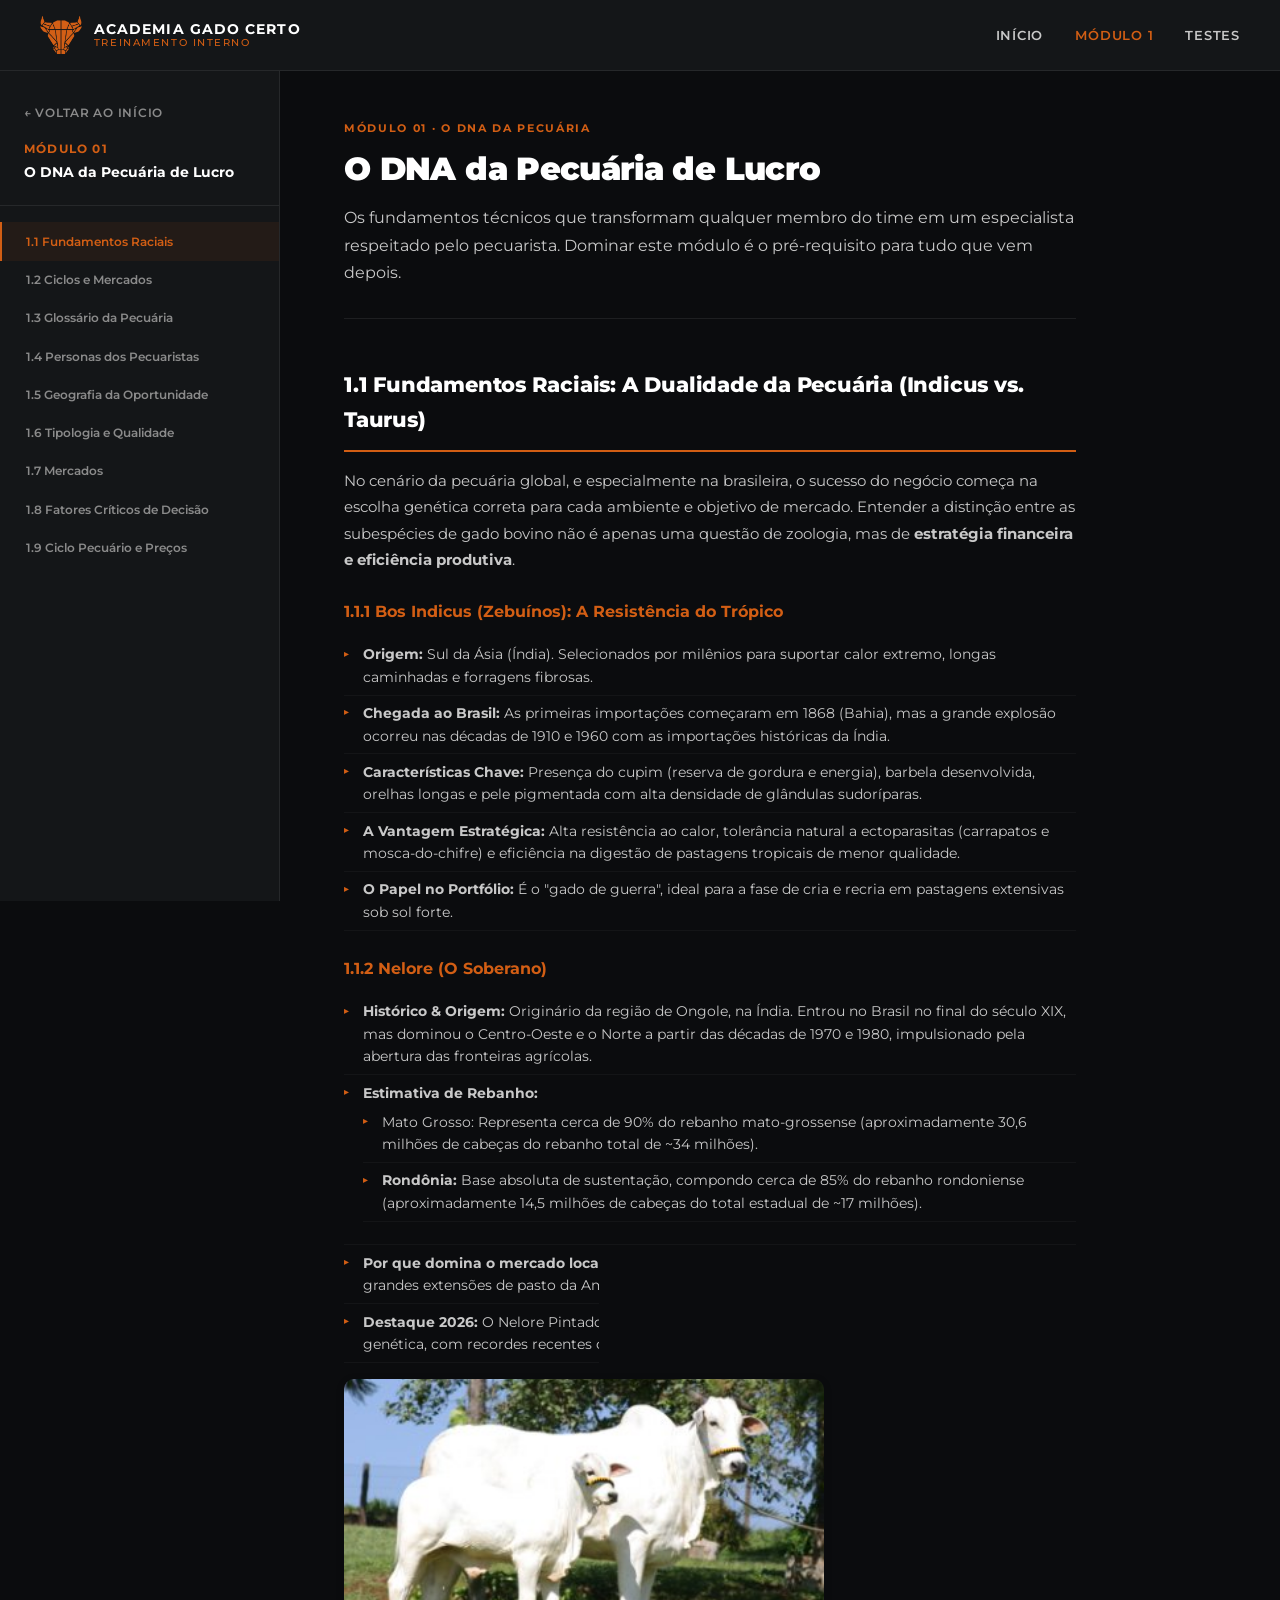
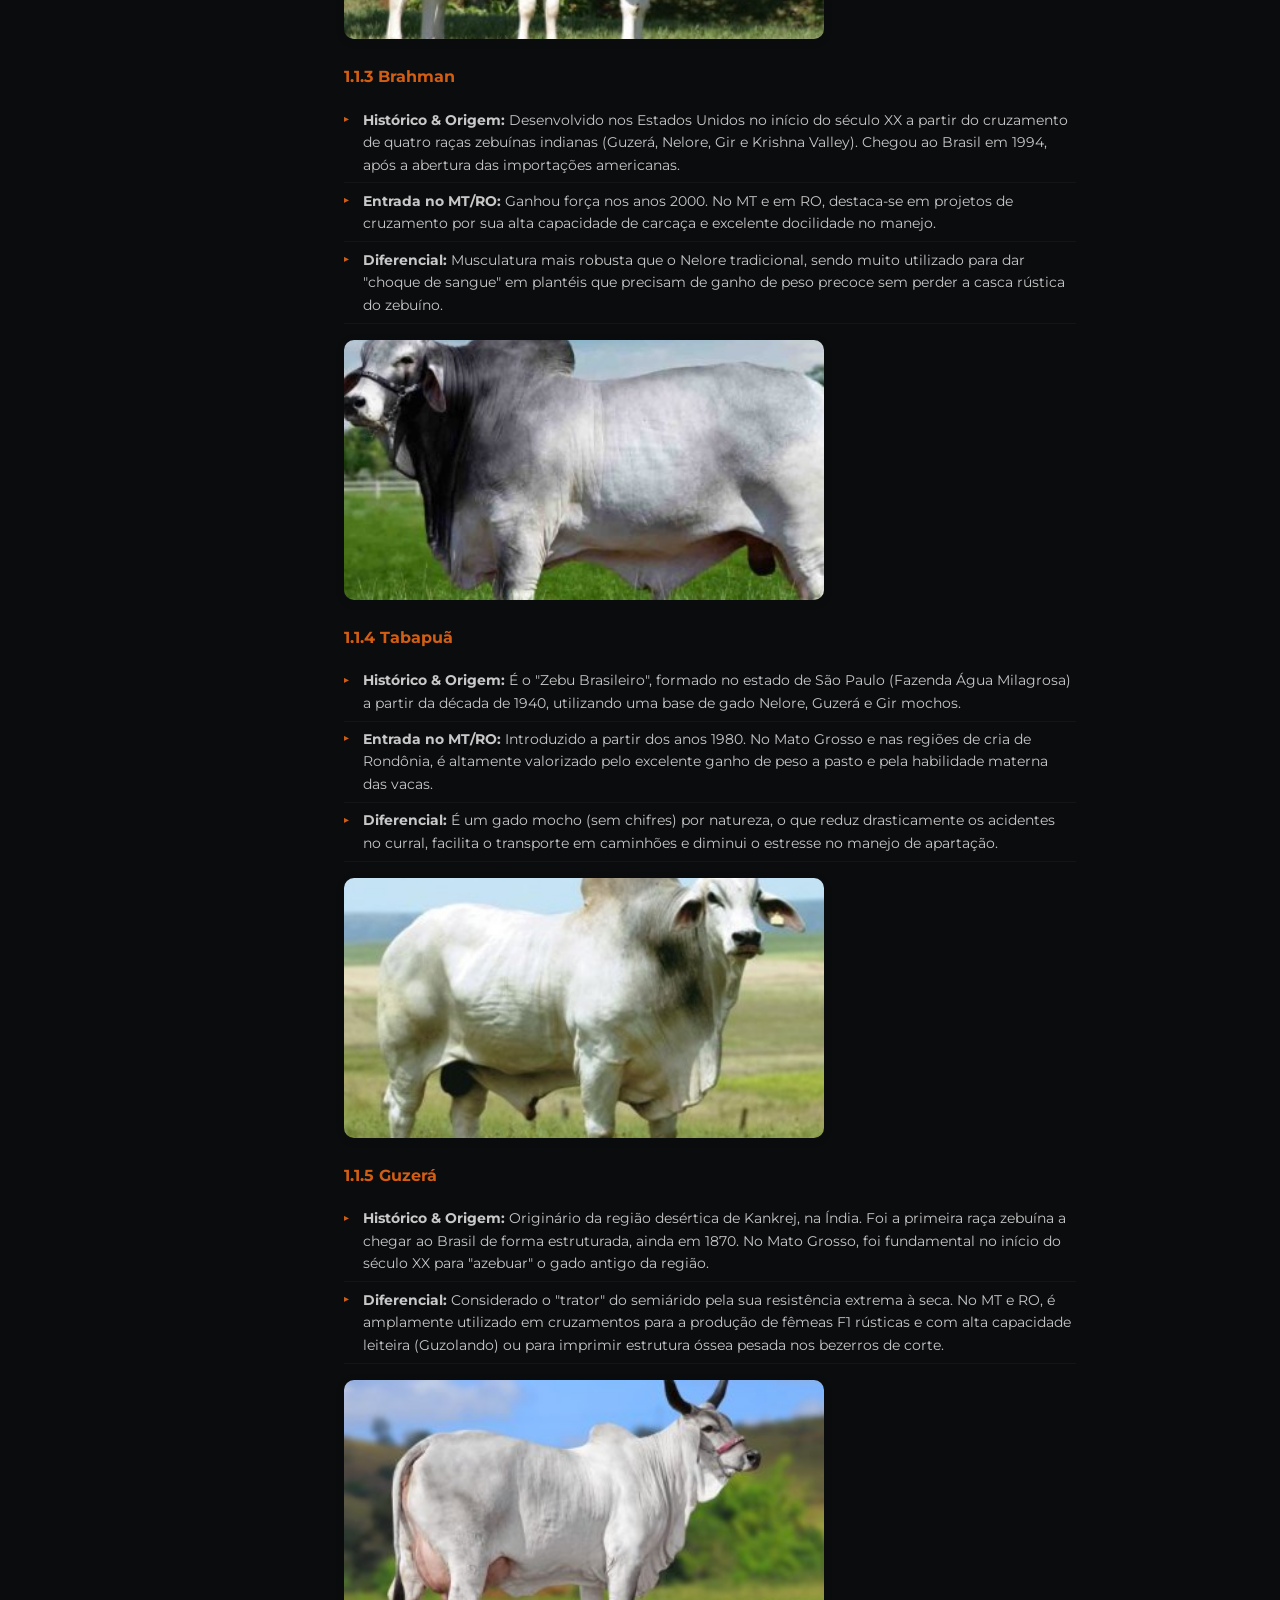
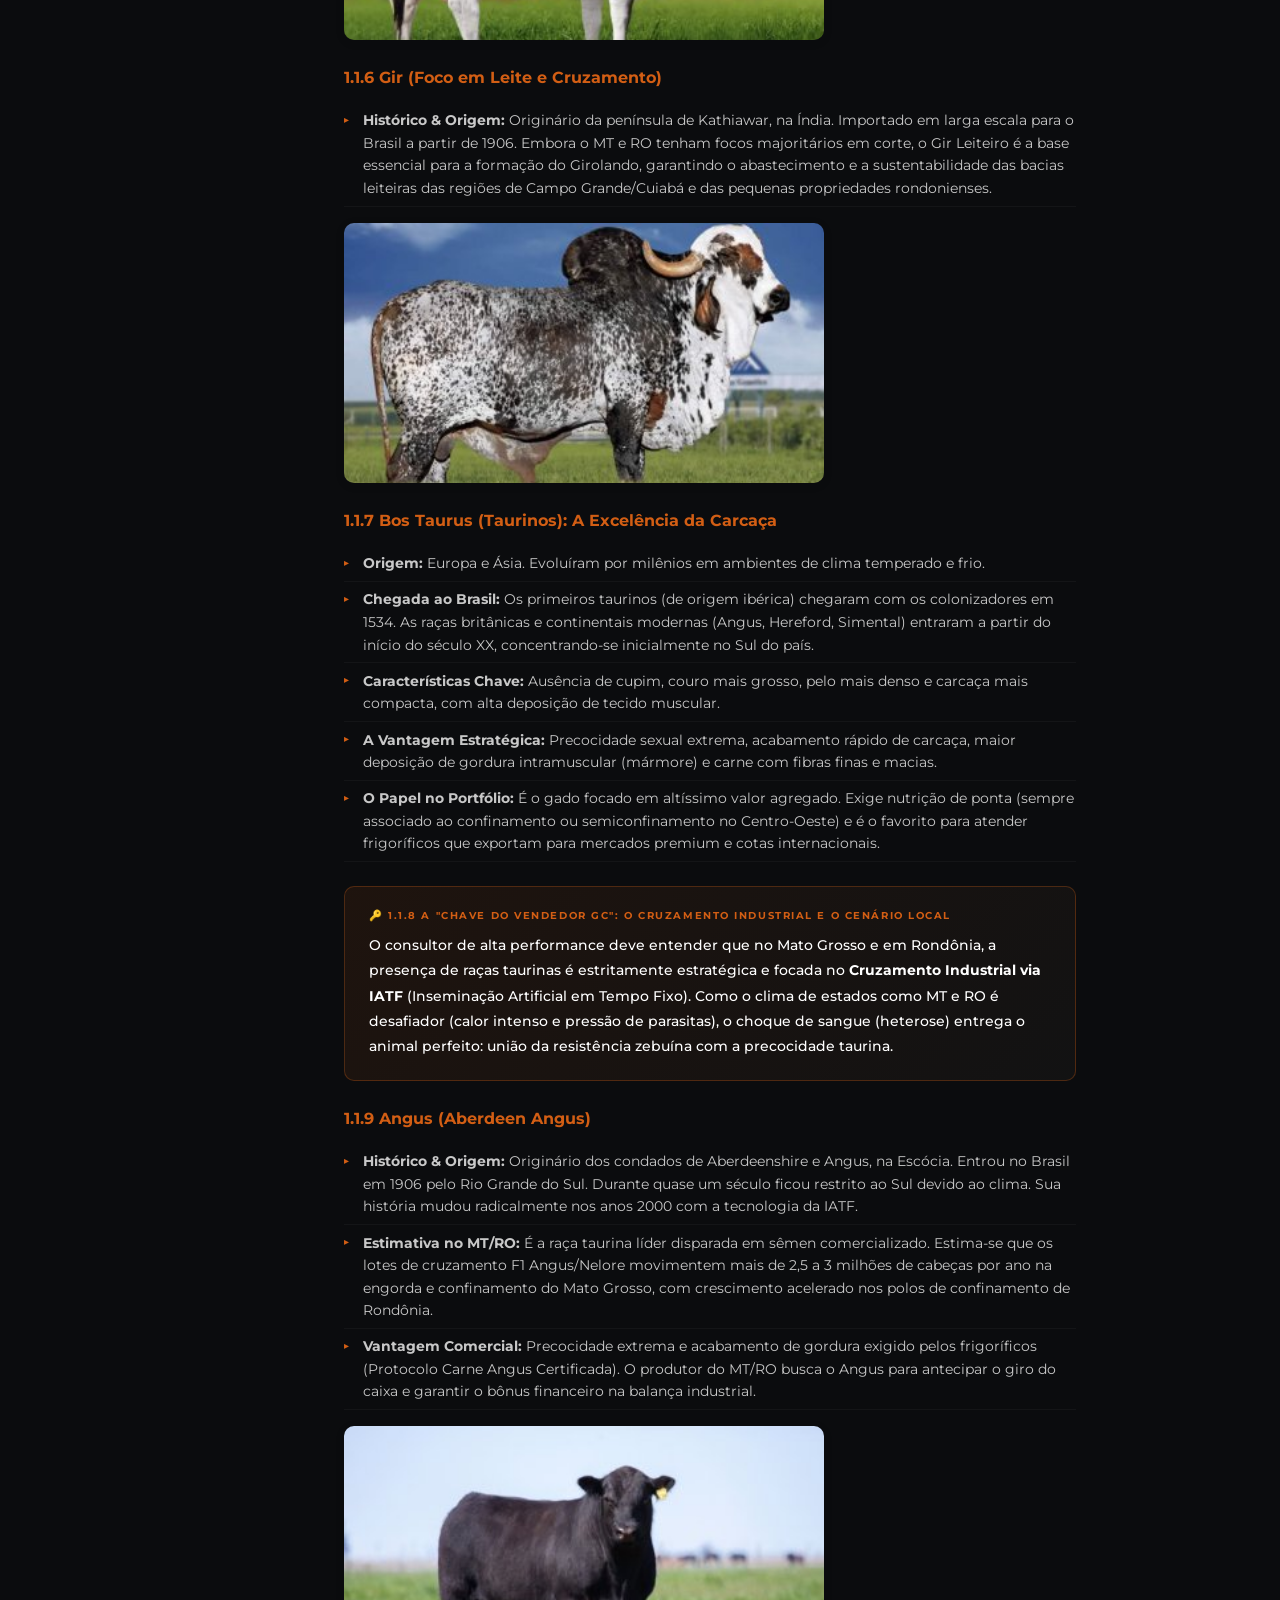
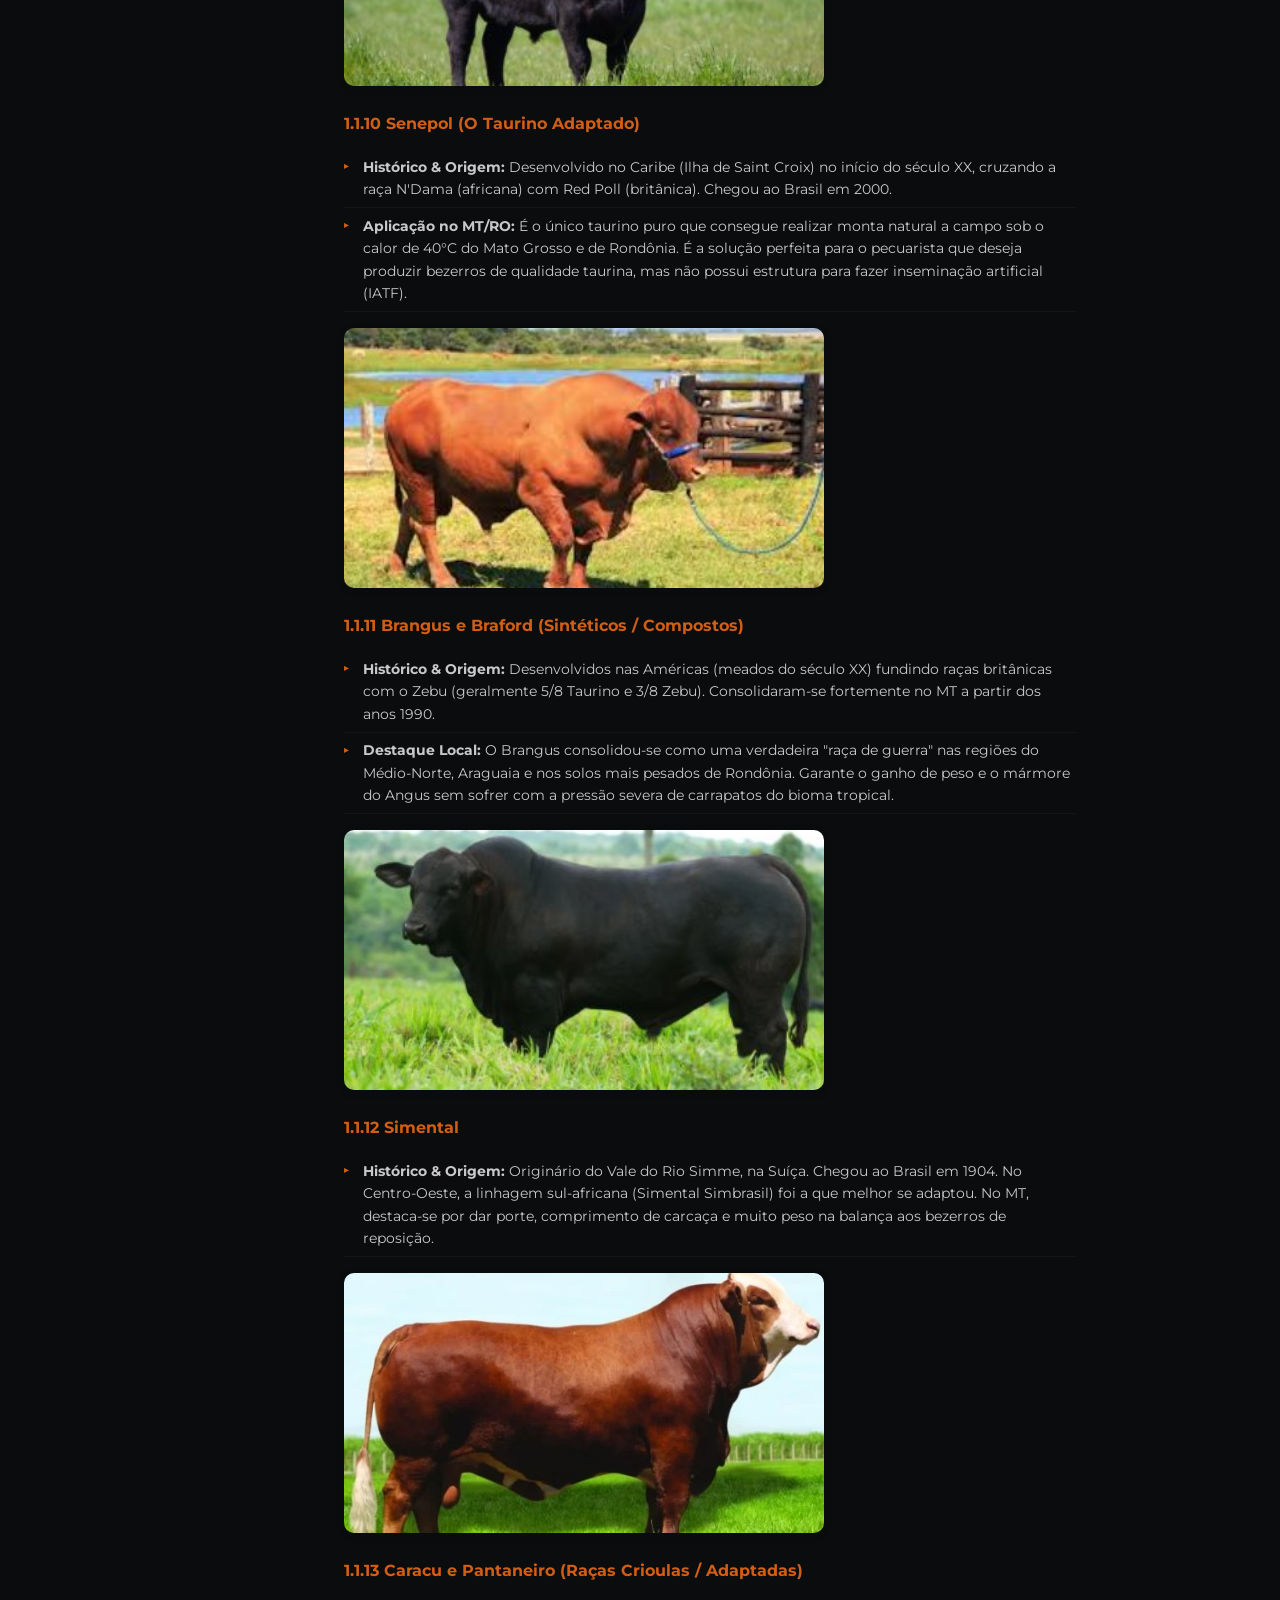
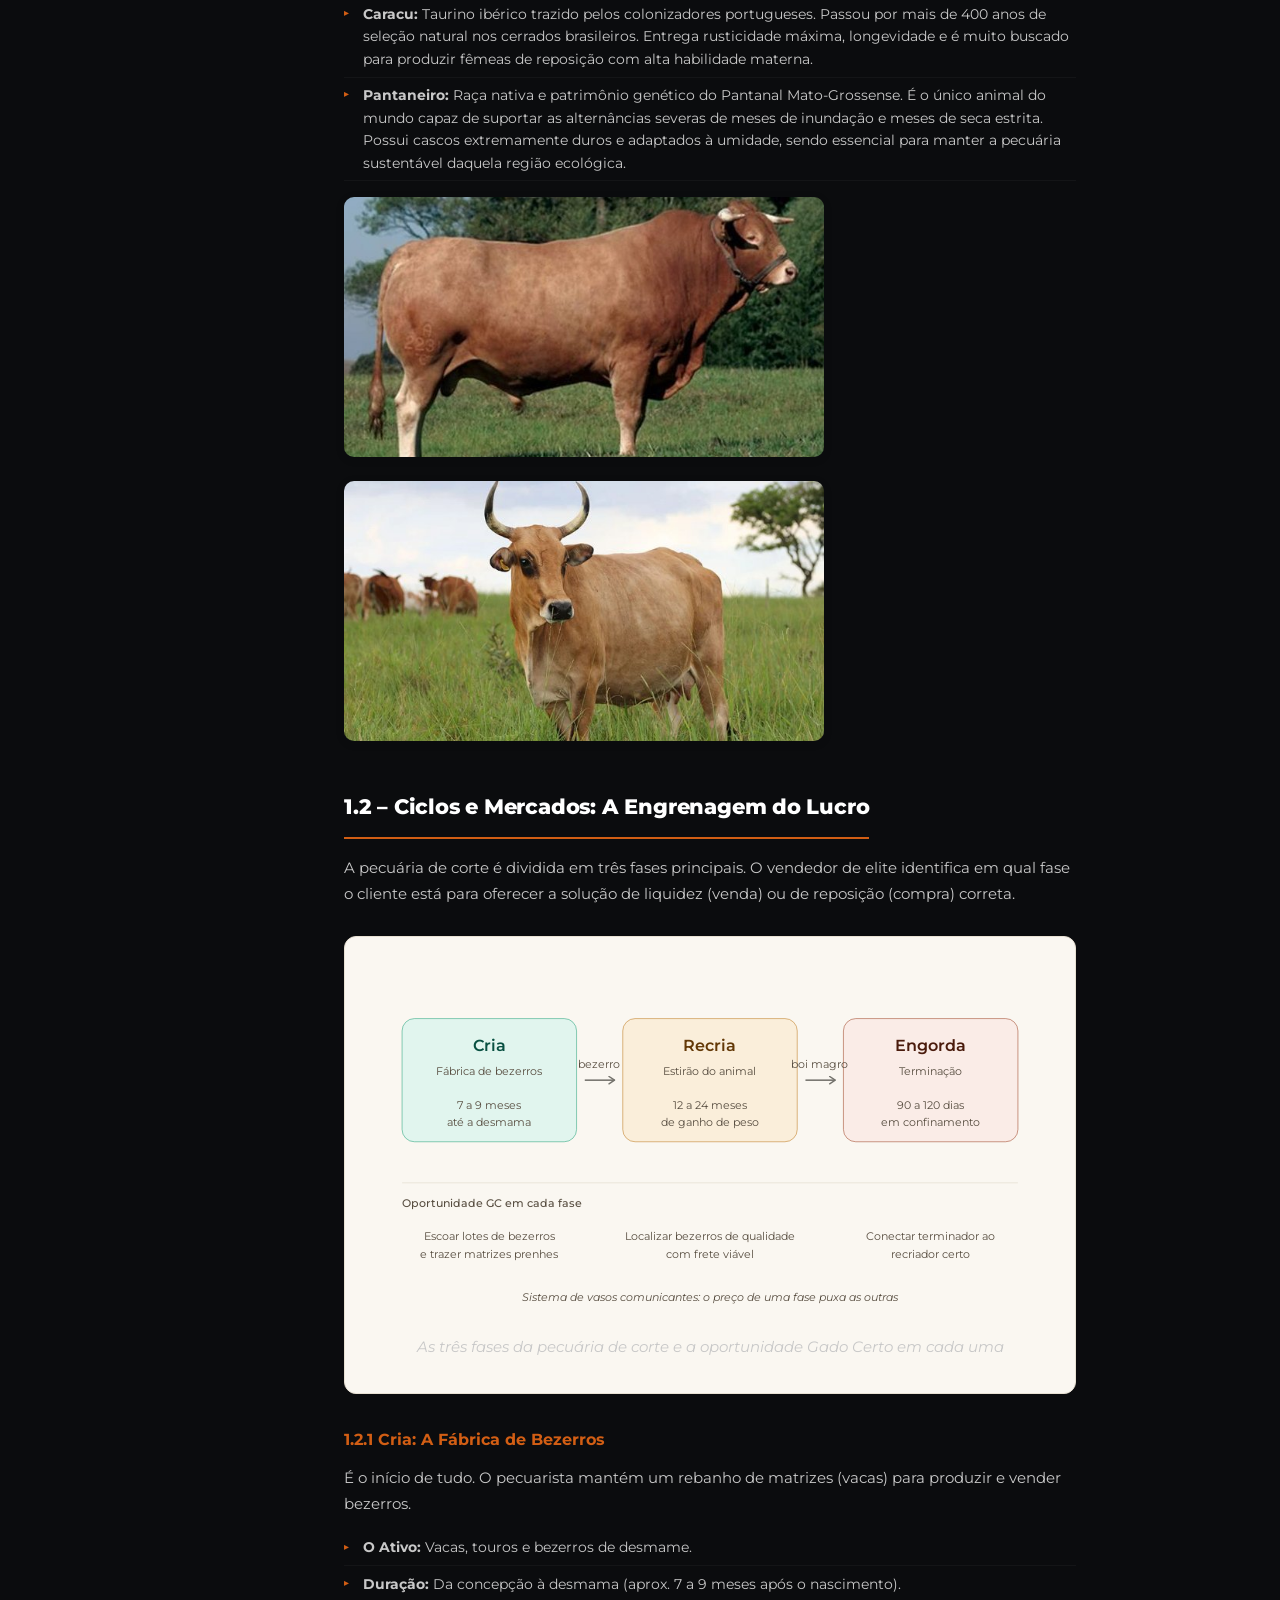
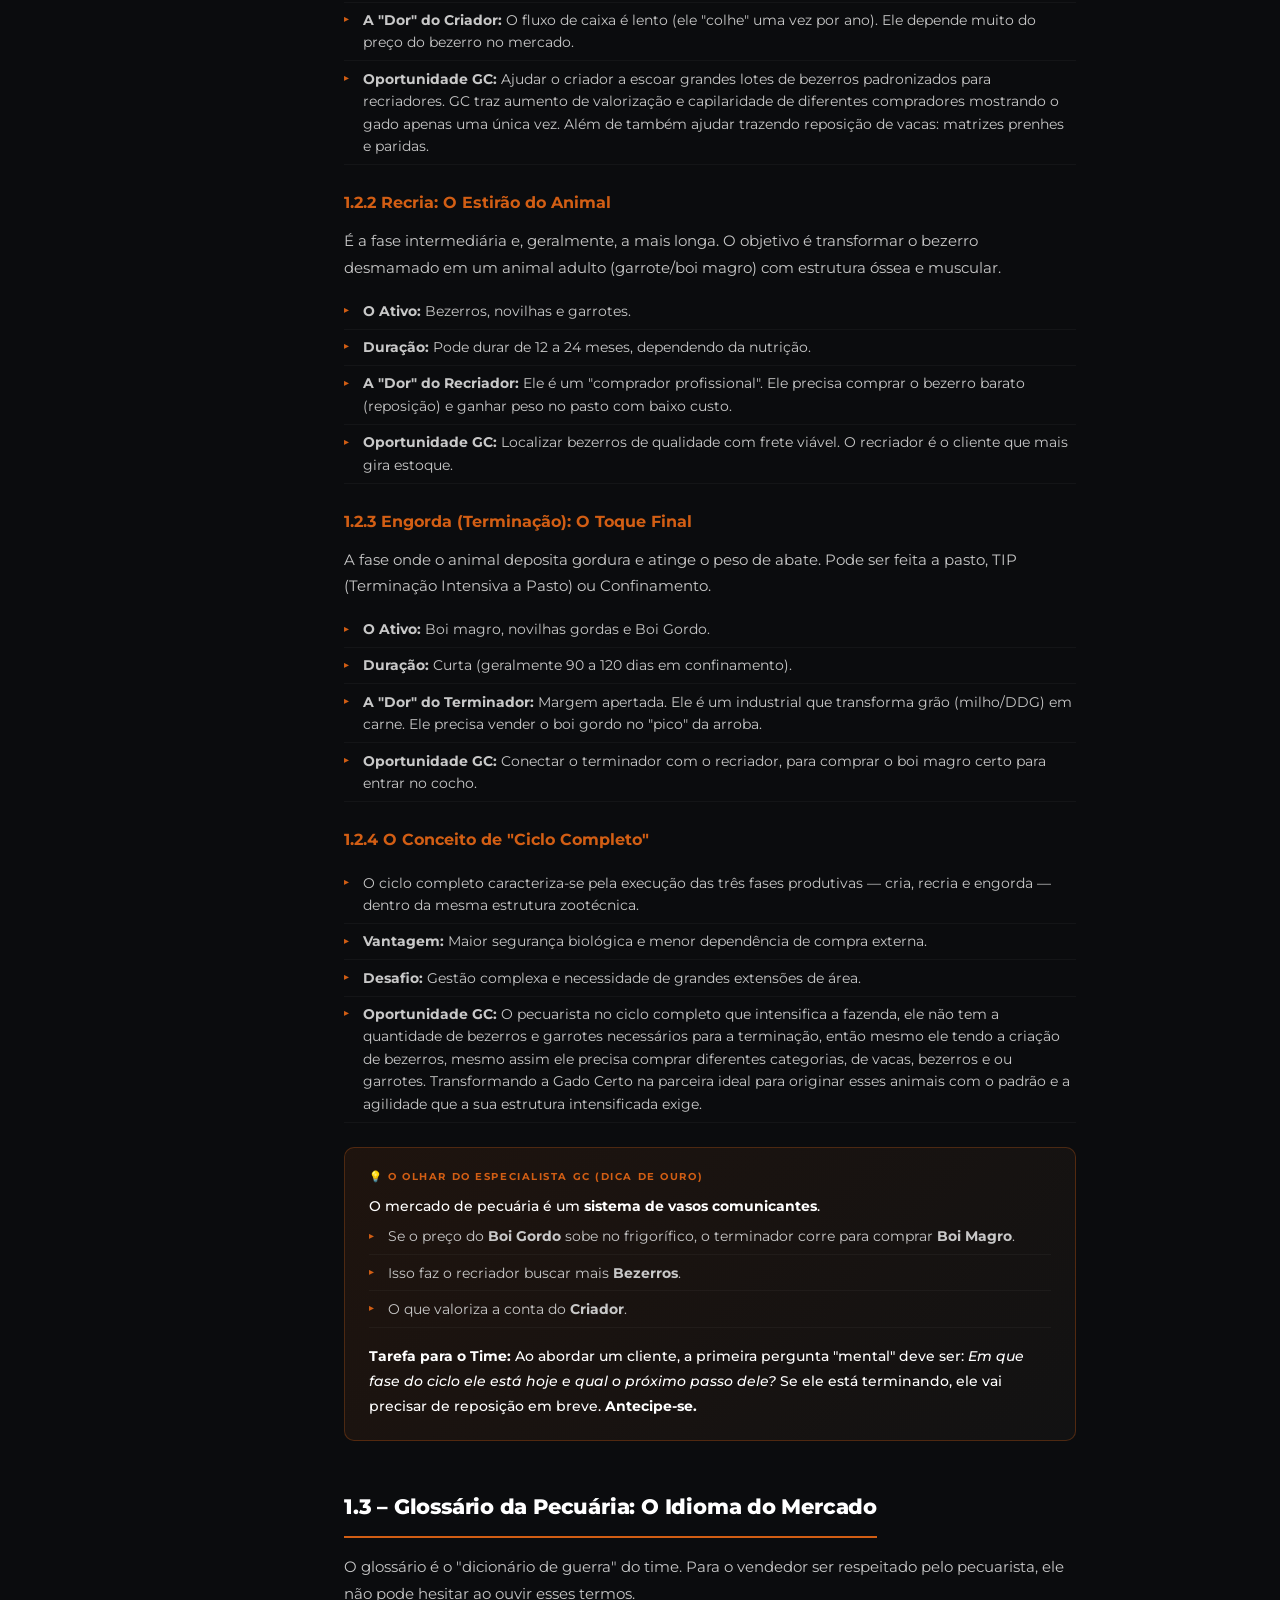
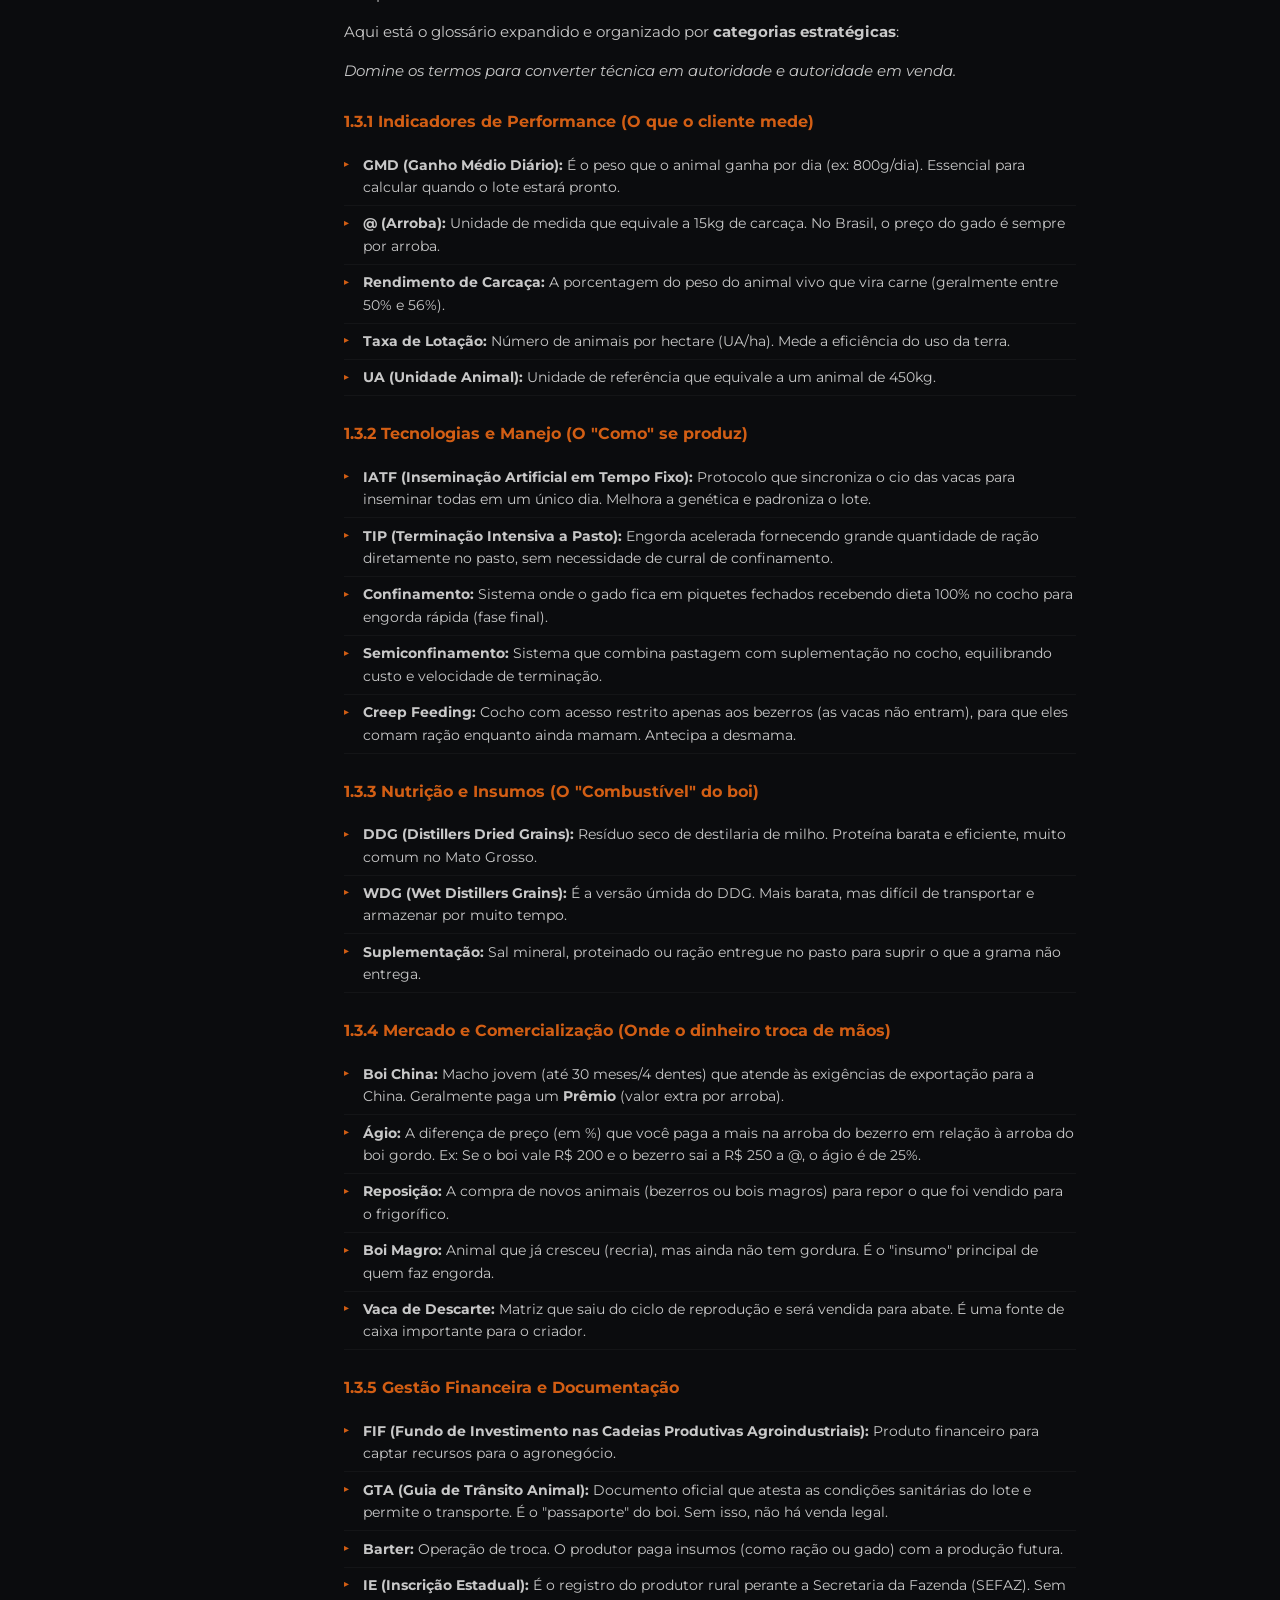
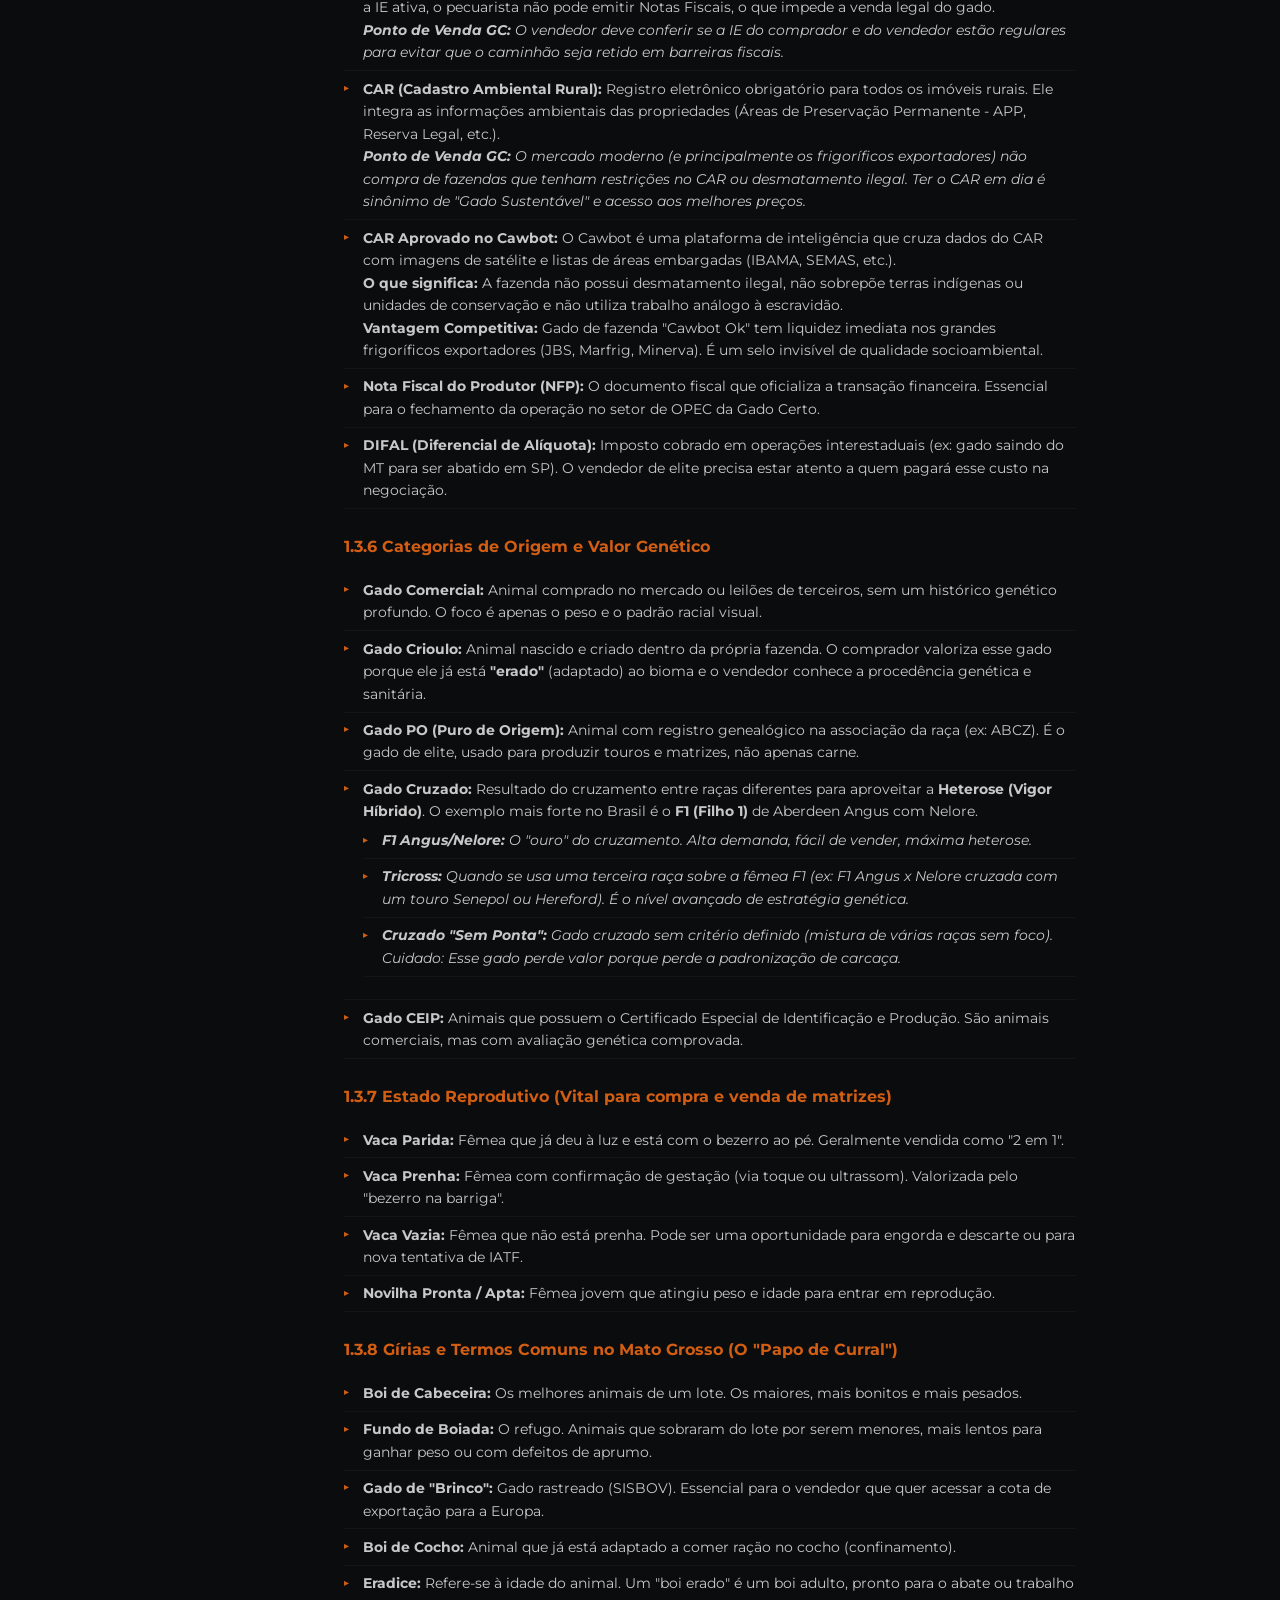
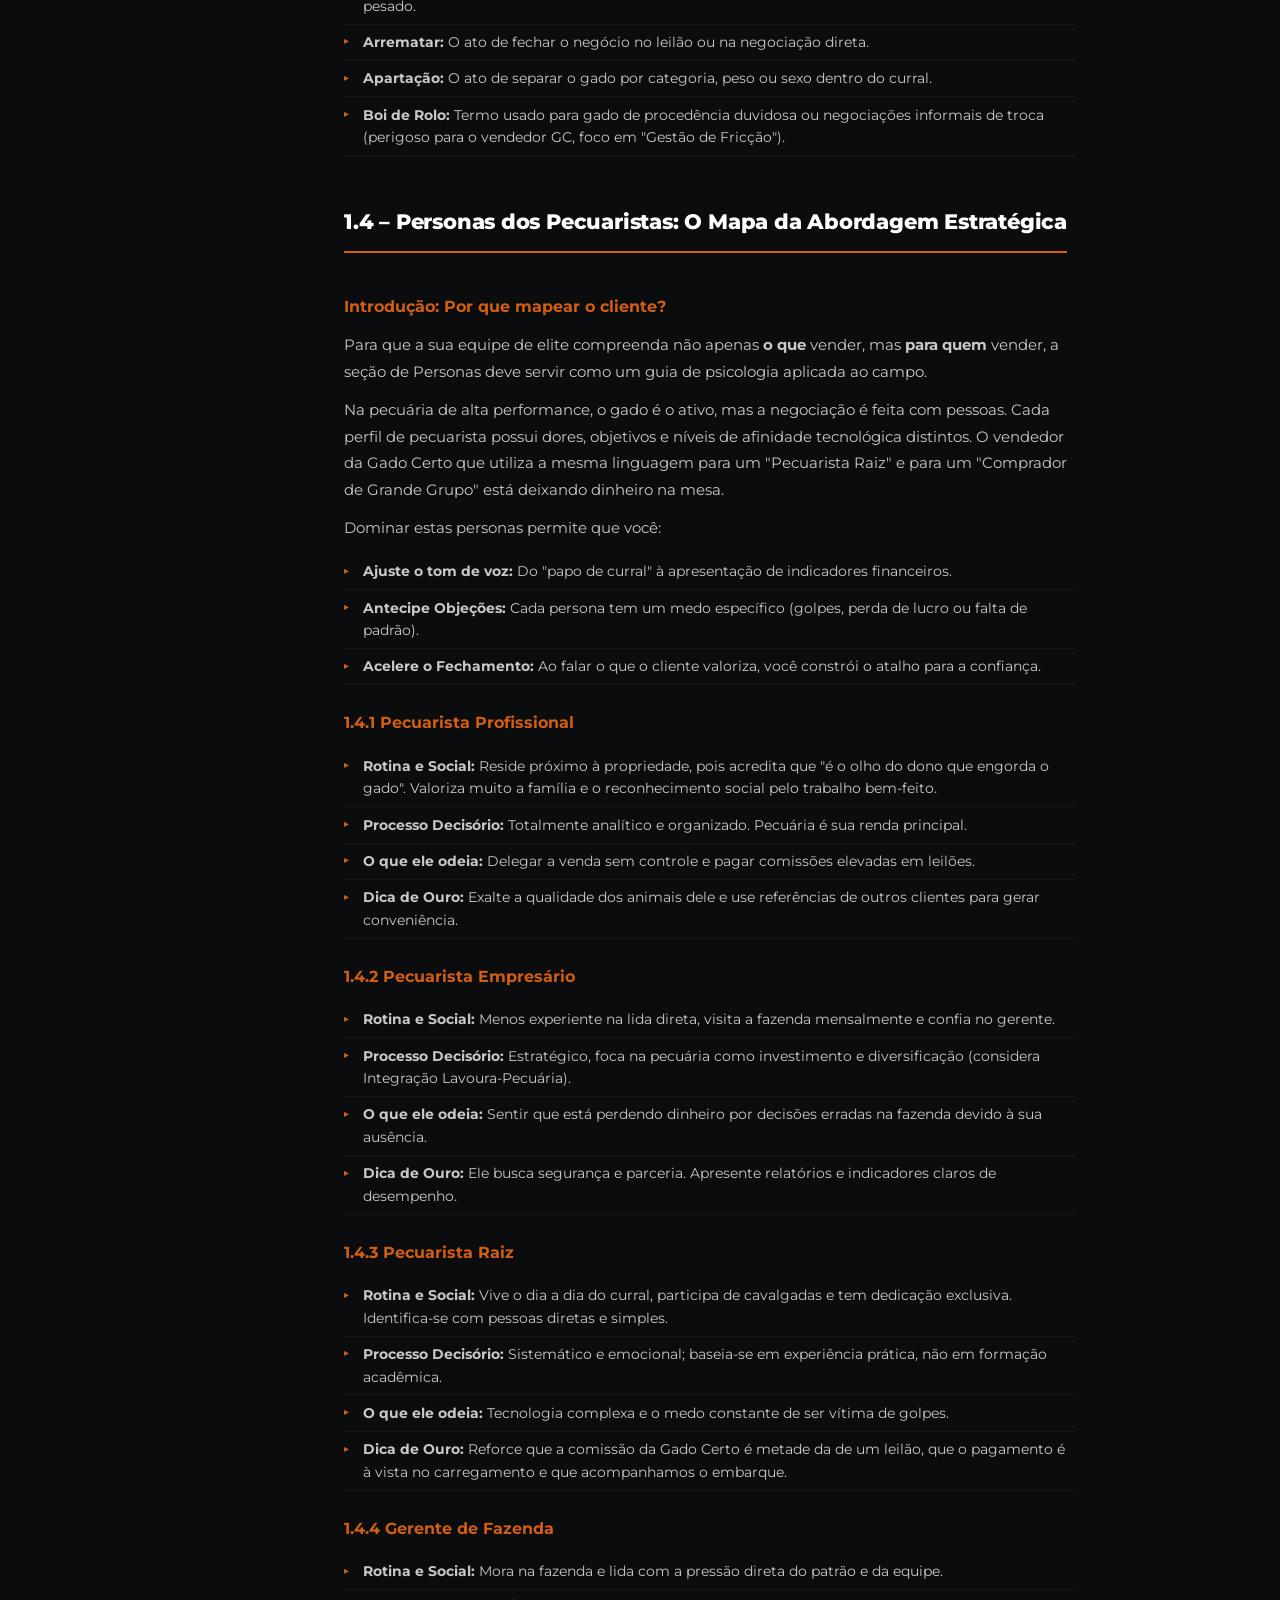
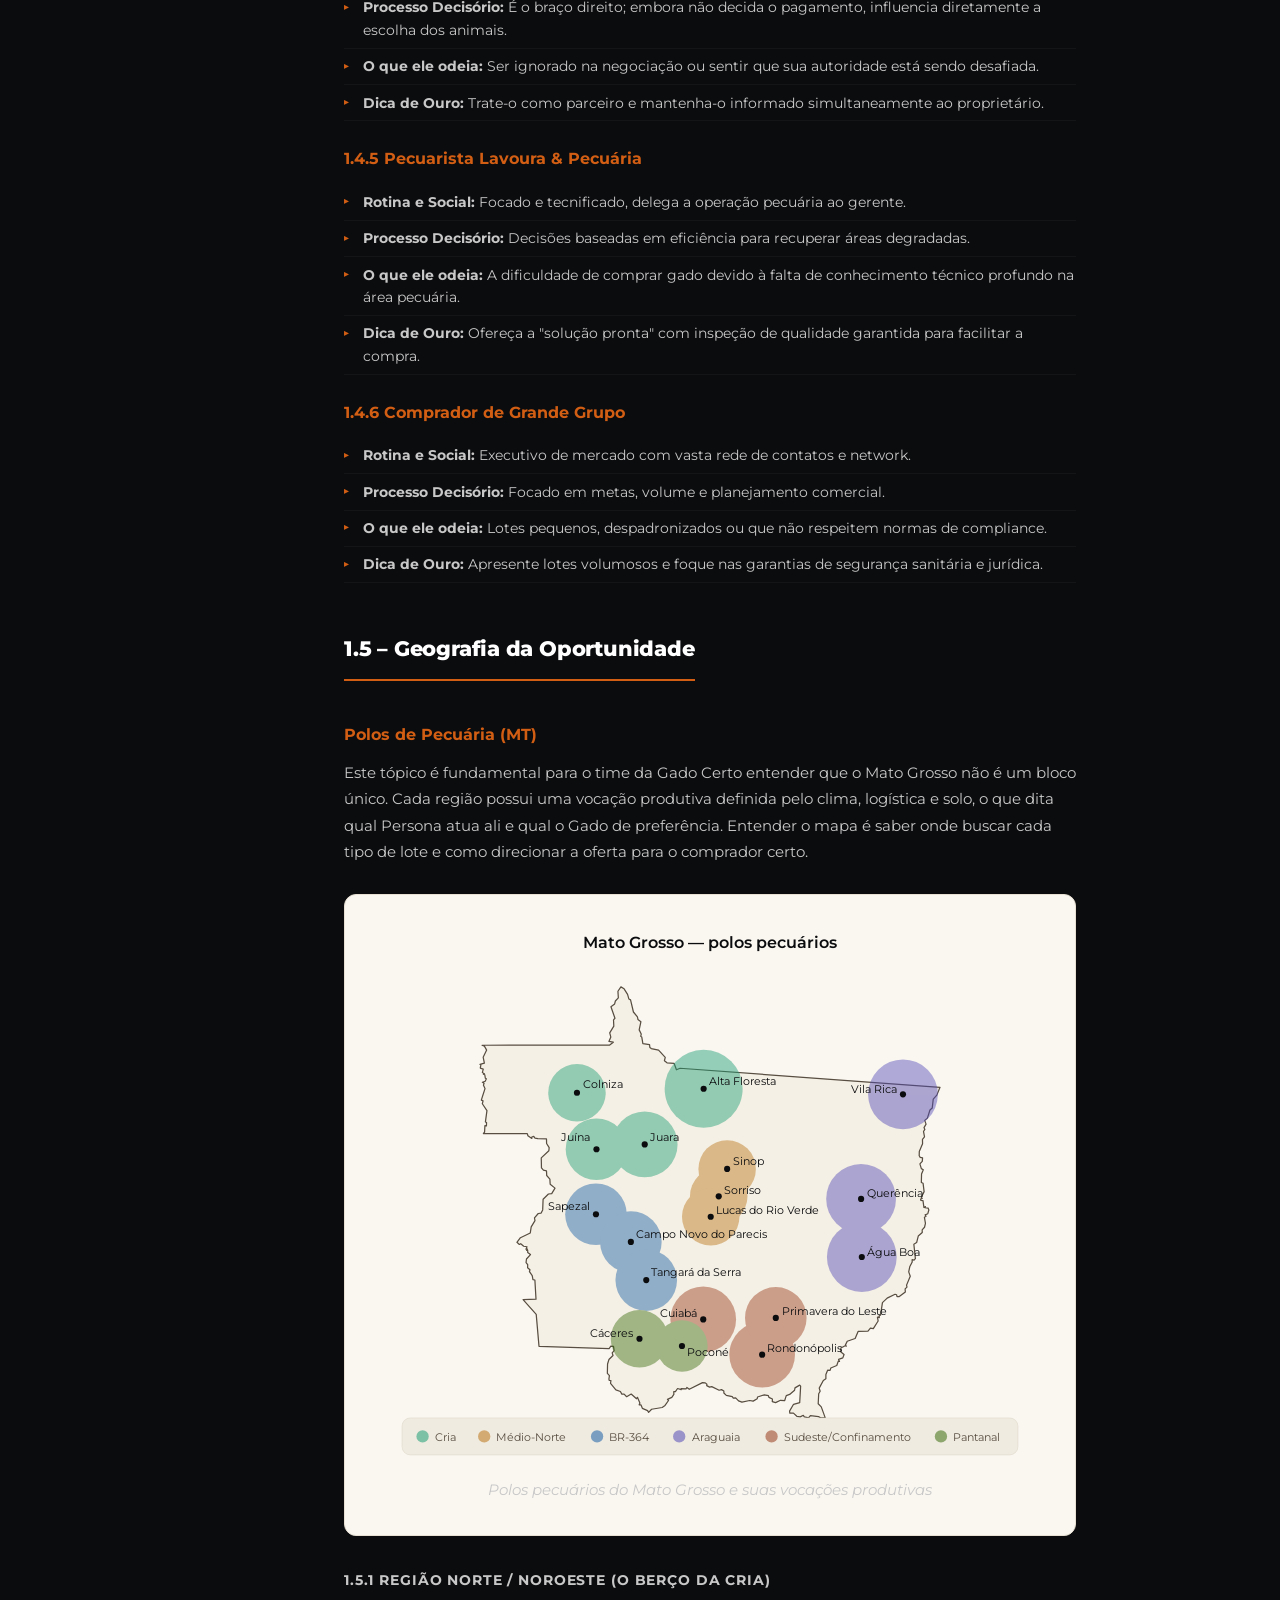
==== commit 8919527c: "Adiciona fotos das raças na seção 1.1" ====
--- a/modulo-1.html
+++ b/modulo-1.html
@@ -6,6 +6,45 @@
   <title>Módulo 1 — Academia Gado Certo</title>
   <link rel="stylesheet" href="assets/style.css" />
   <link rel="icon" type="image/png" href="assets/logo.png" />
+  <style>
+    /* Visuais inline (diagrama de ciclos e mapas) */
+    .visual-block {
+      margin: 28px 0 32px;
+      padding: 20px 16px;
+      background: #faf7f1;
+      border: 1px solid #e8e1d3;
+      border-radius: 12px;
+    }
+    .visual-block svg { display: block; width: 100%; height: auto; max-width: 720px; margin: 0 auto; }
+    .visual-block .th { font-family: 'Montserrat', sans-serif; font-size: 16px; font-weight: 600; fill: #0b0c0e; }
+    .visual-block .ts { font-family: 'Montserrat', sans-serif; font-size: 11px; fill: #584e41; }
+    .visual-block svg text { font-family: 'Montserrat', sans-serif; }
+    .visual-caption {
+      text-align: center;
+      font-size: 13px;
+      color: #584e41;
+      font-style: italic;
+      margin-top: 8px;
+    }
+    /* Imagens de raças */
+    .breed-img {
+      display: block;
+      width: 100%;
+      max-width: 480px;
+      height: 260px;
+      object-fit: cover;
+      border-radius: 10px;
+      margin: 14px 0 24px;
+      box-shadow: 0 2px 10px rgba(0,0,0,0.10);
+    }
+    /* Cores das caixas do diagrama de ciclos */
+    .visual-block .c-teal rect { fill: #E1F5EE; stroke: #1D9E75; }
+    .visual-block .c-teal text.th { fill: #085041; }
+    .visual-block .c-amber rect { fill: #FAEEDA; stroke: #BA7517; }
+    .visual-block .c-amber text.th { fill: #633806; }
+    .visual-block .c-coral rect { fill: #FAECE7; stroke: #993C1D; }
+    .visual-block .c-coral text.th { fill: #4A1B0C; }
+  </style>
 </head>
 <body>
 
@@ -62,330 +101,497 @@
 
       <!-- 1.1 FUNDAMENTOS RACIAIS -->
       <section class="section-block" id="s1-1">
-        <h2>1.1 Fundamentos Raciais</h2>
+        <h2>1.1 Fundamentos Raciais: A Dualidade da Pecuária (Indicus vs. Taurus)</h2>
         <p>No cenário da pecuária global, e especialmente na brasileira, o sucesso do negócio começa na escolha genética correta para cada ambiente e objetivo de mercado. Entender a distinção entre as subespécies de gado bovino não é apenas uma questão de zoologia, mas de <strong>estratégia financeira e eficiência produtiva</strong>.</p>
 
-        <h3>Bos Indicus (Zebuínos) — A Resistência do Trópico</h3>
+        <h3>1.1.1 Bos Indicus (Zebuínos): A Resistência do Trópico</h3>
         <ul>
           <li><strong>Origem:</strong> Sul da Ásia (Índia). Selecionados por milênios para suportar calor extremo, longas caminhadas e forragens fibrosas.</li>
-          <li><strong>Chegada ao Brasil:</strong> As primeiras importações começaram em 1868 (Bahia), com grande expansão nas décadas de 1910 e 1960.</li>
+          <li><strong>Chegada ao Brasil:</strong> As primeiras importações começaram em 1868 (Bahia), mas a grande explosão ocorreu nas décadas de 1910 e 1960 com as importações históricas da Índia.</li>
           <li><strong>Características Chave:</strong> Presença do cupim (reserva de gordura e energia), barbela desenvolvida, orelhas longas e pele pigmentada com alta densidade de glândulas sudoríparas.</li>
-          <li><strong>Vantagem Estratégica:</strong> Alta resistência ao calor, tolerância natural a ectoparasitas (carrapatos e mosca-do-chifre) e eficiência na digestão de pastagens tropicais de menor qualidade.</li>
-          <li><strong>Papel no Portfólio:</strong> É o "gado de guerra", ideal para cria e recria em pastagens extensivas sob sol forte.</li>
-        </ul>
-
-        <h3>1.1.2 Nelore — O Soberano</h3>
-        <ul>
-          <li><strong>Origem:</strong> Região de Ongole, Índia. Dominou o Centro-Oeste e o Norte a partir das décadas de 1970 e 1980.</li>
-          <li><strong>Mato Grosso:</strong> Representa ~90% do rebanho mato-grossense (aprox. 30,6 milhões de cabeças de um total de ~34 milhões).</li>
-          <li><strong>Rondônia:</strong> Base absoluta, compondo ~85% do rebanho rondoniense (~14,5 milhões de cabeças).</li>
-          <li><strong>Por que domina:</strong> É o animal que melhor se adaptou ao regime de calor contínuo e grandes extensões de pasto da Amazônia Legal e do Cerrado.</li>
-          <li><strong>Destaque 2026:</strong> O Nelore Pintado tem ganhado valorização astronômica no mercado de elite, com recordes em leilões e na Expozebu 2026.</li>
-        </ul>
+          <li><strong>A Vantagem Estratégica:</strong> Alta resistência ao calor, tolerância natural a ectoparasitas (carrapatos e mosca-do-chifre) e eficiência na digestão de pastagens tropicais de menor qualidade.</li>
+          <li><strong>O Papel no Portfólio:</strong> É o "gado de guerra", ideal para a fase de cria e recria em pastagens extensivas sob sol forte.</li>
+        </ul>
+
+        <h3>1.1.2 Nelore (O Soberano)</h3>
+        <ul>
+          <li><strong>Histórico &amp; Origem:</strong> Originário da região de Ongole, na Índia. Entrou no Brasil no final do século XIX, mas dominou o Centro-Oeste e o Norte a partir das décadas de 1970 e 1980, impulsionado pela abertura das fronteiras agrícolas.</li>
+          <li><strong>Estimativa de Rebanho:</strong>
+            <ul>
+              <li>Mato Grosso: Representa cerca de 90% do rebanho mato-grossense (aproximadamente 30,6 milhões de cabeças do rebanho total de ~34 milhões).</li>
+              <li><strong>Rondônia:</strong> Base absoluta de sustentação, compondo cerca de 85% do rebanho rondoniense (aproximadamente 14,5 milhões de cabeças do total estadual de ~17 milhões).</li>
+            </ul>
+          </li>
+          <li><strong>Por que domina o mercado local:</strong> É o animal que melhor se adaptou ao regime de calor contínuo e grandes extensões de pasto da Amazônia Legal e do Cerrado.</li>
+          <li><strong>Destaque 2026:</strong> O Nelore Pintado tem ganhado uma valorização astronômica no mercado de elite e genética, com recordes recentes de preços em leilões e grandes campeonatos na Expozebu 2026.</li>
+        </ul>
+        <img src="Nelore.png" alt="Nelore" class="breed-img"/>
 
         <h3>1.1.3 Brahman</h3>
         <ul>
-          <li><strong>Origem:</strong> Desenvolvido nos EUA no início do século XX, cruzando Guzerá, Nelore, Gir e Krishna Valley. Chegou ao Brasil em 1994.</li>
-          <li><strong>Diferencial:</strong> Musculatura mais robusta que o Nelore, usado para dar "choque de sangue" em plantéis que precisam de ganho de peso precoce sem perder a rusticidade zebuína.</li>
-        </ul>
+          <li><strong>Histórico &amp; Origem:</strong> Desenvolvido nos Estados Unidos no início do século XX a partir do cruzamento de quatro raças zebuínas indianas (Guzerá, Nelore, Gir e Krishna Valley). Chegou ao Brasil em 1994, após a abertura das importações americanas.</li>
+          <li><strong>Entrada no MT/RO:</strong> Ganhou força nos anos 2000. No MT e em RO, destaca-se em projetos de cruzamento por sua alta capacidade de carcaça e excelente docilidade no manejo.</li>
+          <li><strong>Diferencial:</strong> Musculatura mais robusta que o Nelore tradicional, sendo muito utilizado para dar "choque de sangue" em plantéis que precisam de ganho de peso precoce sem perder a casca rústica do zebuíno.</li>
+        </ul>
+        <img src="Brahman.png" alt="Brahman" class="breed-img"/>
 
         <h3>1.1.4 Tabapuã</h3>
         <ul>
-          <li><strong>Origem:</strong> O "Zebu Brasileiro", formado em São Paulo a partir da década de 1940, base de Nelore, Guzerá e Gir mochos.</li>
-          <li><strong>Diferencial:</strong> É gado mocho (sem chifres) por natureza — reduz acidentes no curral, facilita o transporte e diminui o estresse na apartação.</li>
-        </ul>
+          <li><strong>Histórico &amp; Origem:</strong> É o "Zebu Brasileiro", formado no estado de São Paulo (Fazenda Água Milagrosa) a partir da década de 1940, utilizando uma base de gado Nelore, Guzerá e Gir mochos.</li>
+          <li><strong>Entrada no MT/RO:</strong> Introduzido a partir dos anos 1980. No Mato Grosso e nas regiões de cria de Rondônia, é altamente valorizado pelo excelente ganho de peso a pasto e pela habilidade materna das vacas.</li>
+          <li><strong>Diferencial:</strong> É um gado mocho (sem chifres) por natureza, o que reduz drasticamente os acidentes no curral, facilita o transporte em caminhões e diminui o estresse no manejo de apartação.</li>
+        </ul>
+        <img src="Tabapua.png" alt="Tabapuã" class="breed-img"/>
 
         <h3>1.1.5 Guzerá</h3>
         <ul>
-          <li><strong>Origem:</strong> Região de Kankrej, Índia. Primeira raça zebuína a chegar ao Brasil de forma estruturada, em 1870.</li>
-          <li><strong>Diferencial:</strong> Considerado o "trator" do semiárido pela resistência extrema à seca. Muito utilizado em cruzamentos para produção de fêmeas F1 rústicas com alta capacidade leiteira (Guzolando).</li>
-        </ul>
-
-        <h3>1.1.6 Gir — Foco em Leite e Cruzamento</h3>
-        <ul>
-          <li><strong>Origem:</strong> Península de Kathiawar, Índia. Importado em larga escala para o Brasil a partir de 1906.</li>
-          <li><strong>Papel no MT/RO:</strong> O Gir Leiteiro é a base essencial para a formação do Girolando, garantindo o abastecimento das bacias leiteiras de Cuiabá e das pequenas propriedades rondonienses.</li>
-        </ul>
-
-        <h3>1.1.7 Bos Taurus (Taurinos) — A Excelência da Carcaça</h3>
-        <ul>
-          <li><strong>Origem:</strong> Europa e Ásia. Evoluíram em ambientes de clima temperado.</li>
-          <li><strong>Chegada ao Brasil:</strong> Os primeiros taurinos chegaram com os colonizadores em 1534. Raças modernas (Angus, Hereford, Simental) entraram a partir do início do século XX.</li>
-          <li><strong>Vantagem Estratégica:</strong> Precocidade sexual extrema, acabamento rápido de carcaça, maior deposição de gordura intramuscular (mármore) e carne com fibras finas e macias.</li>
-          <li><strong>Papel no Portfólio:</strong> Gado de altíssimo valor agregado. Exige nutrição de ponta (confinamento ou semiconfinamento) e é favorito dos frigoríficos que exportam para mercados premium.</li>
+          <li><strong>Histórico &amp; Origem:</strong> Originário da região desértica de Kankrej, na Índia. Foi a primeira raça zebuína a chegar ao Brasil de forma estruturada, ainda em 1870. No Mato Grosso, foi fundamental no início do século XX para "azebuar" o gado antigo da região.</li>
+          <li><strong>Diferencial:</strong> Considerado o "trator" do semiárido pela sua resistência extrema à seca. No MT e RO, é amplamente utilizado em cruzamentos para a produção de fêmeas F1 rústicas e com alta capacidade leiteira (Guzolando) ou para imprimir estrutura óssea pesada nos bezerros de corte.</li>
+        </ul>
+        <img src="Guzera.png" alt="Guzerá" class="breed-img"/>
+
+        <h3>1.1.6 Gir (Foco em Leite e Cruzamento)</h3>
+        <ul>
+          <li><strong>Histórico &amp; Origem:</strong> Originário da península de Kathiawar, na Índia. Importado em larga escala para o Brasil a partir de 1906. Embora o MT e RO tenham focos majoritários em corte, o Gir Leiteiro é a base essencial para a formação do Girolando, garantindo o abastecimento e a sustentabilidade das bacias leiteiras das regiões de Campo Grande/Cuiabá e das pequenas propriedades rondonienses.</li>
+        </ul>
+        <img src="GIR_leiteiro.png" alt="Gir Leiteiro" class="breed-img"/>
+
+        <h3>1.1.7 Bos Taurus (Taurinos): A Excelência da Carcaça</h3>
+        <ul>
+          <li><strong>Origem:</strong> Europa e Ásia. Evoluíram por milênios em ambientes de clima temperado e frio.</li>
+          <li><strong>Chegada ao Brasil:</strong> Os primeiros taurinos (de origem ibérica) chegaram com os colonizadores em 1534. As raças britânicas e continentais modernas (Angus, Hereford, Simental) entraram a partir do início do século XX, concentrando-se inicialmente no Sul do país.</li>
+          <li><strong>Características Chave:</strong> Ausência de cupim, couro mais grosso, pelo mais denso e carcaça mais compacta, com alta deposição de tecido muscular.</li>
+          <li><strong>A Vantagem Estratégica:</strong> Precocidade sexual extrema, acabamento rápido de carcaça, maior deposição de gordura intramuscular (mármore) e carne com fibras finas e macias.</li>
+          <li><strong>O Papel no Portfólio:</strong> É o gado focado em altíssimo valor agregado. Exige nutrição de ponta (sempre associado ao confinamento ou semiconfinamento no Centro-Oeste) e é o favorito para atender frigoríficos que exportam para mercados premium e cotas internacionais.</li>
         </ul>
 
         <div class="highlight-card">
-          <div class="label">🔑 Chave do Vendedor GC</div>
-          <p>No Mato Grosso e em Rondônia, a presença de raças taurinas é estritamente estratégica e focada no <strong>Cruzamento Industrial via IATF</strong>. O choque de sangue (heterose) entrega o animal perfeito: a resistência zebuína + a precocidade taurina.</p>
+          <div class="label">🔑 1.1.8 A "Chave do Vendedor GC": O Cruzamento Industrial e o Cenário Local</div>
+          <p>O consultor de alta performance deve entender que no Mato Grosso e em Rondônia, a presença de raças taurinas é estritamente estratégica e focada no <strong>Cruzamento Industrial via IATF</strong> (Inseminação Artificial em Tempo Fixo). Como o clima de estados como MT e RO é desafiador (calor intenso e pressão de parasitas), o choque de sangue (heterose) entrega o animal perfeito: união da resistência zebuína com a precocidade taurina.</p>
         </div>
 
         <h3>1.1.9 Angus (Aberdeen Angus)</h3>
         <ul>
-          <li><strong>Origem:</strong> Escócia. Entrou no Brasil em 1906 pelo Rio Grande do Sul. Ficou restrito ao Sul até os anos 2000, quando a tecnologia de IATF mudou tudo.</li>
-          <li><strong>No MT/RO:</strong> É a raça taurina líder em sêmen comercializado. Lotes de cruzamento F1 Angus/Nelore movimentam +2,5 a 3 milhões de cabeças/ano só na engorda do MT.</li>
-          <li><strong>Vantagem Comercial:</strong> Precocidade extrema e acabamento de gordura exigido pelos frigoríficos (Protocolo Carne Angus Certificada). Antecipa o giro do caixa do produtor.</li>
-        </ul>
-
-        <h3>1.1.10 Senepol — O Taurino Adaptado</h3>
-        <ul>
-          <li><strong>Origem:</strong> Caribe (Ilha de Saint Croix). Chegou ao Brasil em 2000.</li>
-          <li><strong>Diferencial único:</strong> É o único taurino puro capaz de realizar monta natural a campo sob o calor de 40°C do MT e RO. Solução perfeita para quem quer qualidade taurina sem estrutura para IATF.</li>
-        </ul>
-
-        <h3>1.1.11 Brangus e Braford (Sintéticos)</h3>
-        <ul>
-          <li><strong>Origem:</strong> Américas (meados do século XX), fundindo raças britânicas com Zebu (geralmente 5/8 Taurino + 3/8 Zebu).</li>
-          <li><strong>Destaque Local:</strong> O Brangus é uma "raça de guerra" no Médio-Norte, Araguaia e nos solos pesados de Rondônia — entrega o ganho e o mármore do Angus sem sofrer com a pressão de carrapatos do bioma tropical.</li>
-        </ul>
+          <li><strong>Histórico &amp; Origem:</strong> Originário dos condados de Aberdeenshire e Angus, na Escócia. Entrou no Brasil em 1906 pelo Rio Grande do Sul. Durante quase um século ficou restrito ao Sul devido ao clima. Sua história mudou radicalmente nos anos 2000 com a tecnologia da IATF.</li>
+          <li><strong>Estimativa no MT/RO:</strong> É a raça taurina líder disparada em sêmen comercializado. Estima-se que os lotes de cruzamento F1 Angus/Nelore movimentem mais de 2,5 a 3 milhões de cabeças por ano na engorda e confinamento do Mato Grosso, com crescimento acelerado nos polos de confinamento de Rondônia.</li>
+          <li><strong>Vantagem Comercial:</strong> Precocidade extrema e acabamento de gordura exigido pelos frigoríficos (Protocolo Carne Angus Certificada). O produtor do MT/RO busca o Angus para antecipar o giro do caixa e garantir o bônus financeiro na balança industrial.</li>
+        </ul>
+        <img src="Angus.png" alt="Angus" class="breed-img"/>
+
+        <h3>1.1.10 Senepol (O Taurino Adaptado)</h3>
+        <ul>
+          <li><strong>Histórico &amp; Origem:</strong> Desenvolvido no Caribe (Ilha de Saint Croix) no início do século XX, cruzando a raça N'Dama (africana) com Red Poll (britânica). Chegou ao Brasil em 2000.</li>
+          <li><strong>Aplicação no MT/RO:</strong> É o único taurino puro que consegue realizar monta natural a campo sob o calor de 40°C do Mato Grosso e de Rondônia. É a solução perfeita para o pecuarista que deseja produzir bezerros de qualidade taurina, mas não possui estrutura para fazer inseminação artificial (IATF).</li>
+        </ul>
+        <img src="Senepol.png" alt="Senepol" class="breed-img"/>
+
+        <h3>1.1.11 Brangus e Braford (Sintéticos / Compostos)</h3>
+        <ul>
+          <li><strong>Histórico &amp; Origem:</strong> Desenvolvidos nas Américas (meados do século XX) fundindo raças britânicas com o Zebu (geralmente 5/8 Taurino e 3/8 Zebu). Consolidaram-se fortemente no MT a partir dos anos 1990.</li>
+          <li><strong>Destaque Local:</strong> O Brangus consolidou-se como uma verdadeira "raça de guerra" nas regiões do Médio-Norte, Araguaia e nos solos mais pesados de Rondônia. Garante o ganho de peso e o mármore do Angus sem sofrer com a pressão severa de carrapatos do bioma tropical.</li>
+        </ul>
+        <img src="Brangus.png" alt="Brangus" class="breed-img"/>
 
         <h3>1.1.12 Simental</h3>
         <ul>
-          <li><strong>Origem:</strong> Vale do Rio Simme, Suíça. Chegou ao Brasil em 1904.</li>
-          <li><strong>No MT:</strong> A linhagem sul-africana (Simental Simbrasil) se destaca por dar porte, comprimento de carcaça e muito peso na balança aos bezerros de reposição.</li>
-        </ul>
-
-        <h3>1.1.13 Caracu e Pantaneiro — Raças Crioulas</h3>
-        <ul>
-          <li><strong>Caracu:</strong> Taurino ibérico com mais de 400 anos de seleção natural nos cerrados brasileiros. Entrega rusticidade máxima, longevidade e alta habilidade materna.</li>
-          <li><strong>Pantaneiro:</strong> Raça nativa, patrimônio genético do Pantanal Mato-Grossense. Único animal do mundo capaz de suportar a alternância severa de meses de inundação e seca extrema. Cascos adaptados à umidade.</li>
-        </ul>
+          <li><strong>Histórico &amp; Origem:</strong> Originário do Vale do Rio Simme, na Suíça. Chegou ao Brasil em 1904. No Centro-Oeste, a linhagem sul-africana (Simental Simbrasil) foi a que melhor se adaptou. No MT, destaca-se por dar porte, comprimento de carcaça e muito peso na balança aos bezerros de reposição.</li>
+        </ul>
+        <img src="Simental.png" alt="Simental" class="breed-img"/>
+
+        <h3>1.1.13 Caracu e Pantaneiro (Raças Crioulas / Adaptadas)</h3>
+        <ul>
+          <li><strong>Caracu:</strong> Taurino ibérico trazido pelos colonizadores portugueses. Passou por mais de 400 anos de seleção natural nos cerrados brasileiros. Entrega rusticidade máxima, longevidade e é muito buscado para produzir fêmeas de reposição com alta habilidade materna.</li>
+          <li><strong>Pantaneiro:</strong> Raça nativa e patrimônio genético do Pantanal Mato-Grossense. É o único animal do mundo capaz de suportar as alternâncias severas de meses de inundação e meses de seca estrita. Possui cascos extremamente duros e adaptados à umidade, sendo essencial para manter a pecuária sustentável daquela região ecológica.</li>
+        </ul>
+        <img src="Caracu.png" alt="Caracu" class="breed-img"/>
+        <img src="Pantaneiro.png" alt="Pantaneiro" class="breed-img"/>
       </section>
 
       <!-- 1.2 CICLOS E MERCADOS -->
       <section class="section-block" id="s1-2">
-        <h2>1.2 Ciclos e Mercados</h2>
+        <h2>1.2 – Ciclos e Mercados: A Engrenagem do Lucro</h2>
         <p>A pecuária de corte é dividida em três fases principais. O vendedor de elite identifica em qual fase o cliente está para oferecer a solução de liquidez (venda) ou de reposição (compra) correta.</p>
 
-        <h3>1.2.1 Cria — A Fábrica de Bezerros</h3>
-        <ul>
-          <li><strong>Ativo:</strong> Vacas, touros e bezerros de desmame.</li>
+        <div class="visual-block">
+          <svg viewBox="0 0 680 360" role="img" aria-label="Diagrama do ciclo pecuário">
+            <defs>
+              <marker id="arr-cycles" viewBox="0 0 10 10" refX="8" refY="5" markerWidth="6" markerHeight="6" orient="auto-start-reverse">
+                <path d="M2 1L8 5L2 9" fill="none" stroke="#73726c" stroke-width="1.5" stroke-linecap="round" stroke-linejoin="round"/>
+              </marker>
+            </defs>
+            <g class="c-teal">
+              <rect x="40" y="60" width="170" height="120" rx="12" stroke-width="0.5"/>
+              <text class="th" x="125" y="92" text-anchor="middle">Cria</text>
+              <text class="ts" x="125" y="115" text-anchor="middle">Fábrica de bezerros</text>
+              <text class="ts" x="125" y="148" text-anchor="middle">7 a 9 meses</text>
+              <text class="ts" x="125" y="165" text-anchor="middle">até a desmama</text>
+            </g>
+            <g class="c-amber">
+              <rect x="255" y="60" width="170" height="120" rx="12" stroke-width="0.5"/>
+              <text class="th" x="340" y="92" text-anchor="middle">Recria</text>
+              <text class="ts" x="340" y="115" text-anchor="middle">Estirão do animal</text>
+              <text class="ts" x="340" y="148" text-anchor="middle">12 a 24 meses</text>
+              <text class="ts" x="340" y="165" text-anchor="middle">de ganho de peso</text>
+            </g>
+            <g class="c-coral">
+              <rect x="470" y="60" width="170" height="120" rx="12" stroke-width="0.5"/>
+              <text class="th" x="555" y="92" text-anchor="middle">Engorda</text>
+              <text class="ts" x="555" y="115" text-anchor="middle">Terminação</text>
+              <text class="ts" x="555" y="148" text-anchor="middle">90 a 120 dias</text>
+              <text class="ts" x="555" y="165" text-anchor="middle">em confinamento</text>
+            </g>
+            <line x1="218" y1="120" x2="247" y2="120" stroke="#73726c" stroke-width="1.5" marker-end="url(#arr-cycles)"/>
+            <text class="ts" x="232" y="108" text-anchor="middle">bezerro</text>
+            <line x1="433" y1="120" x2="462" y2="120" stroke="#73726c" stroke-width="1.5" marker-end="url(#arr-cycles)"/>
+            <text class="ts" x="447" y="108" text-anchor="middle">boi magro</text>
+            <line x1="40" y1="220" x2="640" y2="220" stroke="#d9d4c5" stroke-width="0.5"/>
+            <text class="ts" x="40" y="244" font-weight="500">Oportunidade GC em cada fase</text>
+            <text class="ts" x="125" y="276" text-anchor="middle">Escoar lotes de bezerros</text>
+            <text class="ts" x="125" y="293" text-anchor="middle">e trazer matrizes prenhes</text>
+            <text class="ts" x="340" y="276" text-anchor="middle">Localizar bezerros de qualidade</text>
+            <text class="ts" x="340" y="293" text-anchor="middle">com frete viável</text>
+            <text class="ts" x="555" y="276" text-anchor="middle">Conectar terminador ao</text>
+            <text class="ts" x="555" y="293" text-anchor="middle">recriador certo</text>
+            <text class="ts" x="340" y="335" text-anchor="middle" font-style="italic">Sistema de vasos comunicantes: o preço de uma fase puxa as outras</text>
+          </svg>
+          <p class="visual-caption">As três fases da pecuária de corte e a oportunidade Gado Certo em cada uma</p>
+        </div>
+
+        <h3>1.2.1 Cria: A Fábrica de Bezerros</h3>
+        <p>É o início de tudo. O pecuarista mantém um rebanho de matrizes (vacas) para produzir e vender bezerros.</p>
+        <ul>
+          <li><strong>O Ativo:</strong> Vacas, touros e bezerros de desmame.</li>
           <li><strong>Duração:</strong> Da concepção à desmama (aprox. 7 a 9 meses após o nascimento).</li>
-          <li><strong>A "Dor" do Criador:</strong> Fluxo de caixa lento — ele "colhe" uma vez por ano e depende muito do preço do bezerro no mercado.</li>
-          <li><strong>Oportunidade GC:</strong> Ajudar o criador a escoar grandes lotes de bezerros padronizados para recriadores, aumentando a valorização e capilaridade de compradores mostrando o gado uma única vez. Também trazer reposição de matrizes prenhes e paridas.</li>
-        </ul>
-
-        <h3>1.2.2 Recria — O Estirão do Animal</h3>
-        <ul>
-          <li><strong>Ativo:</strong> Bezerros, novilhas e garrotes.</li>
-          <li><strong>Duração:</strong> 12 a 24 meses, dependendo da nutrição.</li>
-          <li><strong>A "Dor" do Recriador:</strong> É um "comprador profissional" — precisa comprar o bezerro barato e ganhar peso no pasto com baixo custo.</li>
+          <li><strong>A "Dor" do Criador:</strong> O fluxo de caixa é lento (ele "colhe" uma vez por ano). Ele depende muito do preço do bezerro no mercado.</li>
+          <li><strong>Oportunidade GC:</strong> Ajudar o criador a escoar grandes lotes de bezerros padronizados para recriadores. GC traz aumento de valorização e capilaridade de diferentes compradores mostrando o gado apenas uma única vez. Além de também ajudar trazendo reposição de vacas: matrizes prenhes e paridas.</li>
+        </ul>
+
+        <h3>1.2.2 Recria: O Estirão do Animal</h3>
+        <p>É a fase intermediária e, geralmente, a mais longa. O objetivo é transformar o bezerro desmamado em um animal adulto (garrote/boi magro) com estrutura óssea e muscular.</p>
+        <ul>
+          <li><strong>O Ativo:</strong> Bezerros, novilhas e garrotes.</li>
+          <li><strong>Duração:</strong> Pode durar de 12 a 24 meses, dependendo da nutrição.</li>
+          <li><strong>A "Dor" do Recriador:</strong> Ele é um "comprador profissional". Ele precisa comprar o bezerro barato (reposição) e ganhar peso no pasto com baixo custo.</li>
           <li><strong>Oportunidade GC:</strong> Localizar bezerros de qualidade com frete viável. O recriador é o cliente que mais gira estoque.</li>
         </ul>
 
-        <h3>1.2.3 Engorda (Terminação) — O Toque Final</h3>
-        <ul>
-          <li><strong>Ativo:</strong> Boi magro, novilhas gordas e Boi Gordo.</li>
-          <li><strong>Duração:</strong> 90 a 120 dias em confinamento.</li>
-          <li><strong>A "Dor" do Terminador:</strong> Margem apertada. Ele é um industrial que transforma grão (milho/DDG) em carne e precisa vender no "pico" da arroba.</li>
-          <li><strong>Oportunidade GC:</strong> Conectar o terminador com o recriador para comprar o boi magro certo para entrar no cocho.</li>
-        </ul>
-
-        <h3>1.2.4 O Conceito de Ciclo Completo</h3>
-        <ul>
-          <li>Execução das três fases (cria, recria e engorda) dentro da mesma estrutura zootécnica.</li>
+        <h3>1.2.3 Engorda (Terminação): O Toque Final</h3>
+        <p>A fase onde o animal deposita gordura e atinge o peso de abate. Pode ser feita a pasto, TIP (Terminação Intensiva a Pasto) ou Confinamento.</p>
+        <ul>
+          <li><strong>O Ativo:</strong> Boi magro, novilhas gordas e Boi Gordo.</li>
+          <li><strong>Duração:</strong> Curta (geralmente 90 a 120 dias em confinamento).</li>
+          <li><strong>A "Dor" do Terminador:</strong> Margem apertada. Ele é um industrial que transforma grão (milho/DDG) em carne. Ele precisa vender o boi gordo no "pico" da arroba.</li>
+          <li><strong>Oportunidade GC:</strong> Conectar o terminador com o recriador, para comprar o boi magro certo para entrar no cocho.</li>
+        </ul>
+
+        <h3>1.2.4 O Conceito de "Ciclo Completo"</h3>
+        <ul>
+          <li>O ciclo completo caracteriza-se pela execução das três fases produtivas — cria, recria e engorda — dentro da mesma estrutura zootécnica.</li>
           <li><strong>Vantagem:</strong> Maior segurança biológica e menor dependência de compra externa.</li>
           <li><strong>Desafio:</strong> Gestão complexa e necessidade de grandes extensões de área.</li>
-          <li><strong>Oportunidade GC:</strong> Mesmo o fazendeiro de ciclo completo que intensifica a operação não tem bezerros e garrotes suficientes para a terminação — a GC é a parceira ideal para originar esses animais com padrão e agilidade.</li>
+          <li><strong>Oportunidade GC:</strong> O pecuarista no ciclo completo que intensifica a fazenda, ele não tem a quantidade de bezerros e garrotes necessários para a terminação, então mesmo ele tendo a criação de bezerros, mesmo assim ele precisa comprar diferentes categorias, de vacas, bezerros e ou garrotes. Transformando a Gado Certo na parceira ideal para originar esses animais com o padrão e a agilidade que a sua estrutura intensificada exige.</li>
         </ul>
 
         <div class="highlight-card">
-          <div class="label">💡 O Olhar do Especialista GC — Dica de Ouro</div>
-          <p>O mercado de pecuária é um <strong>sistema de vasos comunicantes</strong>. Se o preço do Boi Gordo sobe → o terminador corre para comprar Boi Magro → o recriador busca mais Bezerros → o que valoriza a conta do Criador. <br/><br/>Ao abordar um cliente, a primeira pergunta mental deve ser: <em>"Em que fase do ciclo ele está hoje e qual o próximo passo dele?"</em> Se está terminando, vai precisar de reposição em breve. Antecipe-se.</p>
+          <div class="label">💡 O Olhar do Especialista GC (Dica de Ouro)</div>
+          <p>O mercado de pecuária é um <strong>sistema de vasos comunicantes</strong>.</p>
+          <ul>
+            <li>Se o preço do <strong>Boi Gordo</strong> sobe no frigorífico, o terminador corre para comprar <strong>Boi Magro</strong>.</li>
+            <li>Isso faz o recriador buscar mais <strong>Bezerros</strong>.</li>
+            <li>O que valoriza a conta do <strong>Criador</strong>.</li>
+          </ul>
+          <p><strong>Tarefa para o Time:</strong> Ao abordar um cliente, a primeira pergunta "mental" deve ser: <em>Em que fase do ciclo ele está hoje e qual o próximo passo dele?</em> Se ele está terminando, ele vai precisar de reposição em breve. <strong>Antecipe-se.</strong></p>
         </div>
       </section>
 
       <!-- 1.3 GLOSSÁRIO -->
       <section class="section-block" id="s1-3">
-        <h2>1.3 Glossário da Pecuária</h2>
-        <p>O glossário é o "dicionário de guerra" do time. Para o vendedor ser respeitado pelo pecuarista, ele não pode hesitar ao ouvir esses termos. <strong>Domine os termos para converter técnica em autoridade e autoridade em venda.</strong></p>
-
-        <h3>1.3.1 Indicadores de Performance</h3>
-        <ul>
-          <li><strong>GMD (Ganho Médio Diário):</strong> Peso que o animal ganha por dia (ex: 800g/dia). Essencial para calcular quando o lote estará pronto.</li>
-          <li><strong>@ (Arroba):</strong> Unidade de medida que equivale a 15kg de carcaça. O preço do gado é sempre por arroba.</li>
-          <li><strong>Rendimento de Carcaça:</strong> Porcentagem do peso vivo que vira carne (geralmente 50% a 56%).</li>
+        <h2>1.3 – Glossário da Pecuária: O Idioma do Mercado</h2>
+        <p>O glossário é o "dicionário de guerra" do time. Para o vendedor ser respeitado pelo pecuarista, ele não pode hesitar ao ouvir esses termos.</p>
+        <p>Aqui está o glossário expandido e organizado por <strong>categorias estratégicas</strong>:</p>
+        <p><em>Domine os termos para converter técnica em autoridade e autoridade em venda.</em></p>
+
+        <h3>1.3.1 Indicadores de Performance (O que o cliente mede)</h3>
+        <ul>
+          <li><strong>GMD (Ganho Médio Diário):</strong> É o peso que o animal ganha por dia (ex: 800g/dia). Essencial para calcular quando o lote estará pronto.</li>
+          <li><strong>@ (Arroba):</strong> Unidade de medida que equivale a 15kg de carcaça. No Brasil, o preço do gado é sempre por arroba.</li>
+          <li><strong>Rendimento de Carcaça:</strong> A porcentagem do peso do animal vivo que vira carne (geralmente entre 50% e 56%).</li>
           <li><strong>Taxa de Lotação:</strong> Número de animais por hectare (UA/ha). Mede a eficiência do uso da terra.</li>
-          <li><strong>UA (Unidade Animal):</strong> Unidade de referência equivalente a um animal de 450kg.</li>
-        </ul>
-
-        <h3>1.3.2 Tecnologias e Manejo</h3>
+          <li><strong>UA (Unidade Animal):</strong> Unidade de referência que equivale a um animal de 450kg.</li>
+        </ul>
+
+        <h3>1.3.2 Tecnologias e Manejo (O "Como" se produz)</h3>
         <ul>
           <li><strong>IATF (Inseminação Artificial em Tempo Fixo):</strong> Protocolo que sincroniza o cio das vacas para inseminar todas em um único dia. Melhora a genética e padroniza o lote.</li>
           <li><strong>TIP (Terminação Intensiva a Pasto):</strong> Engorda acelerada fornecendo grande quantidade de ração diretamente no pasto, sem necessidade de curral de confinamento.</li>
-          <li><strong>Confinamento:</strong> Sistema onde o gado fica em piquetes fechados recebendo dieta 100% no cocho para engorda rápida.</li>
-          <li><strong>Creep Feeding:</strong> Cocho com acesso restrito apenas aos bezerros para que comam ração enquanto ainda mamam, antecipando a desmama.</li>
-        </ul>
-
-        <h3>1.3.3 Nutrição e Insumos</h3>
+          <li><strong>Confinamento:</strong> Sistema onde o gado fica em piquetes fechados recebendo dieta 100% no cocho para engorda rápida (fase final).</li>
+          <li><strong>Semiconfinamento:</strong> Sistema que combina pastagem com suplementação no cocho, equilibrando custo e velocidade de terminação.</li>
+          <li><strong>Creep Feeding:</strong> Cocho com acesso restrito apenas aos bezerros (as vacas não entram), para que eles comam ração enquanto ainda mamam. Antecipa a desmama.</li>
+        </ul>
+
+        <h3>1.3.3 Nutrição e Insumos (O "Combustível" do boi)</h3>
         <ul>
           <li><strong>DDG (Distillers Dried Grains):</strong> Resíduo seco de destilaria de milho. Proteína barata e eficiente, muito comum no Mato Grosso.</li>
-          <li><strong>WDG (Wet Distillers Grains):</strong> Versão úmida do DDG. Mais barata, mas difícil de transportar e armazenar.</li>
+          <li><strong>WDG (Wet Distillers Grains):</strong> É a versão úmida do DDG. Mais barata, mas difícil de transportar e armazenar por muito tempo.</li>
           <li><strong>Suplementação:</strong> Sal mineral, proteinado ou ração entregue no pasto para suprir o que a grama não entrega.</li>
         </ul>
 
-        <h3>1.3.4 Mercado e Comercialização</h3>
-        <ul>
-          <li><strong>Boi China:</strong> Macho jovem (até 30 meses/4 dentes) que atende às exigências de exportação para a China. Geralmente paga um prêmio (valor extra por arroba).</li>
-          <li><strong>Ágio:</strong> A diferença de preço (em %) que você paga a mais na arroba do bezerro em relação à arroba do boi gordo. Ex: Boi vale R$200 e bezerro sai a R$250/@ = ágio de 25%.</li>
+        <h3>1.3.4 Mercado e Comercialização (Onde o dinheiro troca de mãos)</h3>
+        <ul>
+          <li><strong>Boi China:</strong> Macho jovem (até 30 meses/4 dentes) que atende às exigências de exportação para a China. Geralmente paga um <strong>Prêmio</strong> (valor extra por arroba).</li>
+          <li><strong>Ágio:</strong> A diferença de preço (em %) que você paga a mais na arroba do bezerro em relação à arroba do boi gordo. Ex: Se o boi vale R$ 200 e o bezerro sai a R$ 250 a @, o ágio é de 25%.</li>
           <li><strong>Reposição:</strong> A compra de novos animais (bezerros ou bois magros) para repor o que foi vendido para o frigorífico.</li>
           <li><strong>Boi Magro:</strong> Animal que já cresceu (recria), mas ainda não tem gordura. É o "insumo" principal de quem faz engorda.</li>
-          <li><strong>Vaca de Descarte:</strong> Matriz que saiu do ciclo reprodutivo e será vendida para abate. É uma fonte de caixa importante para o criador.</li>
+          <li><strong>Vaca de Descarte:</strong> Matriz que saiu do ciclo de reprodução e será vendida para abate. É uma fonte de caixa importante para o criador.</li>
         </ul>
 
         <h3>1.3.5 Gestão Financeira e Documentação</h3>
         <ul>
-          <li><strong>GTA (Guia de Trânsito Animal):</strong> Documento obrigatório para qualquer transporte de gado. É o "passaporte" do boi — sem ele, não há venda legal.</li>
-          <li><strong>Nota Fiscal do Produtor (NFP):</strong> Documento fiscal que oficializa a transação. Essencial para o fechamento no setor de OPEC da Gado Certo.</li>
-          <li><strong>IE (Inscrição Estadual):</strong> Registro do produtor rural perante a SEFAZ. Sem IE ativa, o pecuarista não pode emitir Notas Fiscais.</li>
-          <li><strong>CAR (Cadastro Ambiental Rural):</strong> Registro eletrônico obrigatório para todos os imóveis rurais. Frigoríficos exportadores não compram de fazendas com restrições no CAR ou desmatamento ilegal.</li>
-          <li><strong>CAR Aprovado no Cawbot:</strong> A fazenda não possui desmatamento ilegal, não sobrepõe terras indígenas ou unidades de conservação. Gado "Cawbot Ok" tem liquidez imediata nos grandes frigoríficos (JBS, Marfrig, Minerva).</li>
-          <li><strong>FIF:</strong> Produto financeiro para captar recursos para o agronegócio.</li>
-          <li><strong>Barter:</strong> Operação de troca — o produtor paga insumos com a produção futura.</li>
-          <li><strong>DIFAL:</strong> Imposto cobrado em operações interestaduais (ex: gado saindo do MT para ser abatido em SP). Atenção a quem pagará esse custo na negociação.</li>
+          <li><strong>FIF (Fundo de Investimento nas Cadeias Produtivas Agroindustriais):</strong> Produto financeiro para captar recursos para o agronegócio.</li>
+          <li><strong>GTA (Guia de Trânsito Animal):</strong> Documento oficial que atesta as condições sanitárias do lote e permite o transporte. É o "passaporte" do boi. Sem isso, não há venda legal.</li>
+          <li><strong>Barter:</strong> Operação de troca. O produtor paga insumos (como ração ou gado) com a produção futura.</li>
+          <li><strong>IE (Inscrição Estadual):</strong> É o registro do produtor rural perante a Secretaria da Fazenda (SEFAZ). Sem a IE ativa, o pecuarista não pode emitir Notas Fiscais, o que impede a venda legal do gado.<br/><em><strong>Ponto de Venda GC:</strong> O vendedor deve conferir se a IE do comprador e do vendedor estão regulares para evitar que o caminhão seja retido em barreiras fiscais.</em></li>
+          <li><strong>CAR (Cadastro Ambiental Rural):</strong> Registro eletrônico obrigatório para todos os imóveis rurais. Ele integra as informações ambientais das propriedades (Áreas de Preservação Permanente - APP, Reserva Legal, etc.).<br/><em><strong>Ponto de Venda GC:</strong> O mercado moderno (e principalmente os frigoríficos exportadores) não compra de fazendas que tenham restrições no CAR ou desmatamento ilegal. Ter o CAR em dia é sinônimo de "Gado Sustentável" e acesso aos melhores preços.</em></li>
+          <li><strong>CAR Aprovado no Cawbot:</strong> O Cawbot é uma plataforma de inteligência que cruza dados do CAR com imagens de satélite e listas de áreas embargadas (IBAMA, SEMAS, etc.).<br/>
+            <strong>O que significa:</strong> A fazenda não possui desmatamento ilegal, não sobrepõe terras indígenas ou unidades de conservação e não utiliza trabalho análogo à escravidão.<br/>
+            <strong>Vantagem Competitiva:</strong> Gado de fazenda "Cawbot Ok" tem liquidez imediata nos grandes frigoríficos exportadores (JBS, Marfrig, Minerva). É um selo invisível de qualidade socioambiental.</li>
+          <li><strong>Nota Fiscal do Produtor (NFP):</strong> O documento fiscal que oficializa a transação financeira. Essencial para o fechamento da operação no setor de OPEC da Gado Certo.</li>
+          <li><strong>DIFAL (Diferencial de Alíquota):</strong> Imposto cobrado em operações interestaduais (ex: gado saindo do MT para ser abatido em SP). O vendedor de elite precisa estar atento a quem pagará esse custo na negociação.</li>
         </ul>
 
         <h3>1.3.6 Categorias de Origem e Valor Genético</h3>
         <ul>
-          <li><strong>Gado Comercial:</strong> Animal comprado no mercado sem histórico genético profundo. Foco apenas no peso e no padrão racial visual.</li>
-          <li><strong>Gado Crioulo:</strong> Nascido e criado dentro da própria fazenda. Valorizado por já estar "erado" (adaptado) ao bioma.</li>
-          <li><strong>Gado PO (Puro de Origem):</strong> Animal com registro genealógico na associação da raça (ex: ABCZ). Gado de elite para produção de touros e matrizes.</li>
-          <li><strong>F1 Angus/Nelore:</strong> O "ouro" do cruzamento. Alta demanda, fácil de vender, máxima heterose.</li>
-          <li><strong>Tricross:</strong> Terceira raça sobre a fêmea F1 (ex: F1 Angus x Nelore cruzada com touro Senepol ou Hereford). Nível avançado de estratégia genética.</li>
-          <li><strong>Cruzado "Sem Ponta":</strong> Gado cruzado sem critério definido (mistura de várias raças). Perde valor pela falta de padronização de carcaça.</li>
-          <li><strong>Gado CEIP:</strong> Animais com Certificado Especial de Identificação e Produção — avaliação genética comprovada.</li>
-        </ul>
-
-        <h3>1.3.7 Estado Reprodutivo</h3>
+          <li><strong>Gado Comercial:</strong> Animal comprado no mercado ou leilões de terceiros, sem um histórico genético profundo. O foco é apenas o peso e o padrão racial visual.</li>
+          <li><strong>Gado Crioulo:</strong> Animal nascido e criado dentro da própria fazenda. O comprador valoriza esse gado porque ele já está <strong>"erado"</strong> (adaptado) ao bioma e o vendedor conhece a procedência genética e sanitária.</li>
+          <li><strong>Gado PO (Puro de Origem):</strong> Animal com registro genealógico na associação da raça (ex: ABCZ). É o gado de elite, usado para produzir touros e matrizes, não apenas carne.</li>
+          <li><strong>Gado Cruzado:</strong> Resultado do cruzamento entre raças diferentes para aproveitar a <strong>Heterose (Vigor Híbrido)</strong>. O exemplo mais forte no Brasil é o <strong>F1 (Filho 1)</strong> de Aberdeen Angus com Nelore.
+            <ul>
+              <li><em><strong>F1 Angus/Nelore:</strong> O "ouro" do cruzamento. Alta demanda, fácil de vender, máxima heterose.</em></li>
+              <li><em><strong>Tricross:</strong> Quando se usa uma terceira raça sobre a fêmea F1 (ex: F1 Angus x Nelore cruzada com um touro Senepol ou Hereford). É o nível avançado de estratégia genética.</em></li>
+              <li><em><strong>Cruzado "Sem Ponta":</strong> Gado cruzado sem critério definido (mistura de várias raças sem foco). Cuidado: Esse gado perde valor porque perde a padronização de carcaça.</em></li>
+            </ul>
+          </li>
+          <li><strong>Gado CEIP:</strong> Animais que possuem o Certificado Especial de Identificação e Produção. São animais comerciais, mas com avaliação genética comprovada.</li>
+        </ul>
+
+        <h3>1.3.7 Estado Reprodutivo (Vital para compra e venda de matrizes)</h3>
         <ul>
           <li><strong>Vaca Parida:</strong> Fêmea que já deu à luz e está com o bezerro ao pé. Geralmente vendida como "2 em 1".</li>
           <li><strong>Vaca Prenha:</strong> Fêmea com confirmação de gestação (via toque ou ultrassom). Valorizada pelo "bezerro na barriga".</li>
-          <li><strong>Vaca Vazia:</strong> Fêmea que não está prenha. Pode ser oportunidade para engorda/descarte ou nova tentativa de IATF.</li>
+          <li><strong>Vaca Vazia:</strong> Fêmea que não está prenha. Pode ser uma oportunidade para engorda e descarte ou para nova tentativa de IATF.</li>
           <li><strong>Novilha Pronta / Apta:</strong> Fêmea jovem que atingiu peso e idade para entrar em reprodução.</li>
         </ul>
 
-        <h3>1.3.8 Gírias do Mato Grosso — O Papo de Curral</h3>
-        <ul>
-          <li><strong>Boi de Cabeceira:</strong> Os melhores animais de um lote — os maiores, mais bonitos e mais pesados.</li>
-          <li><strong>Fundo de Boiada:</strong> O refugo. Animais que sobraram do lote por serem menores ou com defeitos.</li>
-          <li><strong>Gado de "Brinco":</strong> Gado rastreado (SISBOV). Essencial para acessar a cota de exportação para a Europa.</li>
-          <li><strong>Boi de Cocho:</strong> Animal já adaptado a comer ração no cocho (confinamento).</li>
-          <li><strong>Eradice:</strong> Refere-se à idade do animal. Um "boi erado" é adulto, pronto para o abate ou trabalho pesado.</li>
+        <h3>1.3.8 Gírias e Termos Comuns no Mato Grosso (O "Papo de Curral")</h3>
+        <ul>
+          <li><strong>Boi de Cabeceira:</strong> Os melhores animais de um lote. Os maiores, mais bonitos e mais pesados.</li>
+          <li><strong>Fundo de Boiada:</strong> O refugo. Animais que sobraram do lote por serem menores, mais lentos para ganhar peso ou com defeitos de aprumo.</li>
+          <li><strong>Gado de "Brinco":</strong> Gado rastreado (SISBOV). Essencial para o vendedor que quer acessar a cota de exportação para a Europa.</li>
+          <li><strong>Boi de Cocho:</strong> Animal que já está adaptado a comer ração no cocho (confinamento).</li>
+          <li><strong>Eradice:</strong> Refere-se à idade do animal. Um "boi erado" é um boi adulto, pronto para o abate ou trabalho pesado.</li>
           <li><strong>Arrematar:</strong> O ato de fechar o negócio no leilão ou na negociação direta.</li>
           <li><strong>Apartação:</strong> O ato de separar o gado por categoria, peso ou sexo dentro do curral.</li>
-          <li><strong>Boi de Rolo:</strong> Gado de procedência duvidosa ou negociações informais de troca. Perigo para o vendedor GC — foco em "Gestão de Fricção".</li>
+          <li><strong>Boi de Rolo:</strong> Termo usado para gado de procedência duvidosa ou negociações informais de troca (perigoso para o vendedor GC, foco em "Gestão de Fricção").</li>
         </ul>
       </section>
 
       <!-- 1.4 PERSONAS -->
       <section class="section-block" id="s1-4">
-        <h2>1.4 Personas dos Pecuaristas</h2>
-        <p>Na pecuária de alta performance, o gado é o ativo, mas <strong>a negociação é feita com pessoas</strong>. Cada perfil possui dores, objetivos e níveis de afinidade tecnológica distintos. O vendedor GC que usa a mesma linguagem para um "Pecuarista Raiz" e um "Comprador de Grande Grupo" está deixando dinheiro na mesa.</p>
+        <h2>1.4 – Personas dos Pecuaristas: O Mapa da Abordagem Estratégica</h2>
+
+        <h3>Introdução: Por que mapear o cliente?</h3>
+        <p>Para que a sua equipe de elite compreenda não apenas <strong>o que</strong> vender, mas <strong>para quem</strong> vender, a seção de Personas deve servir como um guia de psicologia aplicada ao campo.</p>
+        <p>Na pecuária de alta performance, o gado é o ativo, mas a negociação é feita com pessoas. Cada perfil de pecuarista possui dores, objetivos e níveis de afinidade tecnológica distintos. O vendedor da Gado Certo que utiliza a mesma linguagem para um "Pecuarista Raiz" e para um "Comprador de Grande Grupo" está deixando dinheiro na mesa.</p>
+        <p>Dominar estas personas permite que você:</p>
+        <ul>
+          <li><strong>Ajuste o tom de voz:</strong> Do "papo de curral" à apresentação de indicadores financeiros.</li>
+          <li><strong>Antecipe Objeções:</strong> Cada persona tem um medo específico (golpes, perda de lucro ou falta de padrão).</li>
+          <li><strong>Acelere o Fechamento:</strong> Ao falar o que o cliente valoriza, você constrói o atalho para a confiança.</li>
+        </ul>
 
         <h3>1.4.1 Pecuarista Profissional</h3>
         <ul>
-          <li><strong>Rotina:</strong> Reside próximo à propriedade — acredita que "é o olho do dono que engorda o gado". Valoriza muito a família e o reconhecimento social pelo trabalho bem-feito.</li>
-          <li><strong>Decisório:</strong> Totalmente analítico e organizado. Pecuária é sua renda principal.</li>
-          <li><strong>O que odeia:</strong> Delegar a venda sem controle e pagar comissões elevadas em leilões.</li>
+          <li><strong>Rotina e Social:</strong> Reside próximo à propriedade, pois acredita que "é o olho do dono que engorda o gado". Valoriza muito a família e o reconhecimento social pelo trabalho bem-feito.</li>
+          <li><strong>Processo Decisório:</strong> Totalmente analítico e organizado. Pecuária é sua renda principal.</li>
+          <li><strong>O que ele odeia:</strong> Delegar a venda sem controle e pagar comissões elevadas em leilões.</li>
           <li><strong>Dica de Ouro:</strong> Exalte a qualidade dos animais dele e use referências de outros clientes para gerar conveniência.</li>
         </ul>
 
         <h3>1.4.2 Pecuarista Empresário</h3>
         <ul>
-          <li><strong>Rotina:</strong> Menos experiente na lida direta, visita a fazenda mensalmente e confia no gerente.</li>
-          <li><strong>Decisório:</strong> Estratégico — foca na pecuária como investimento e diversificação (considera Integração Lavoura-Pecuária).</li>
-          <li><strong>O que odeia:</strong> Sentir que está perdendo dinheiro por decisões erradas por causa da sua ausência.</li>
+          <li><strong>Rotina e Social:</strong> Menos experiente na lida direta, visita a fazenda mensalmente e confia no gerente.</li>
+          <li><strong>Processo Decisório:</strong> Estratégico, foca na pecuária como investimento e diversificação (considera Integração Lavoura-Pecuária).</li>
+          <li><strong>O que ele odeia:</strong> Sentir que está perdendo dinheiro por decisões erradas na fazenda devido à sua ausência.</li>
           <li><strong>Dica de Ouro:</strong> Ele busca segurança e parceria. Apresente relatórios e indicadores claros de desempenho.</li>
         </ul>
 
         <h3>1.4.3 Pecuarista Raiz</h3>
         <ul>
-          <li><strong>Rotina:</strong> Vive o dia a dia do curral, participa de cavalgadas, dedica-se exclusivamente. Identifica-se com pessoas diretas e simples.</li>
-          <li><strong>Decisório:</strong> Sistemático e emocional — baseia-se em experiência prática, não em formação acadêmica.</li>
-          <li><strong>O que odeia:</strong> Tecnologia complexa e o medo constante de ser vítima de golpes.</li>
-          <li><strong>Dica de Ouro:</strong> Reforce que a comissão GC é metade da de um leilão, que o pagamento é à vista no carregamento e que acompanhamos o embarque.</li>
+          <li><strong>Rotina e Social:</strong> Vive o dia a dia do curral, participa de cavalgadas e tem dedicação exclusiva. Identifica-se com pessoas diretas e simples.</li>
+          <li><strong>Processo Decisório:</strong> Sistemático e emocional; baseia-se em experiência prática, não em formação acadêmica.</li>
+          <li><strong>O que ele odeia:</strong> Tecnologia complexa e o medo constante de ser vítima de golpes.</li>
+          <li><strong>Dica de Ouro:</strong> Reforce que a comissão da Gado Certo é metade da de um leilão, que o pagamento é à vista no carregamento e que acompanhamos o embarque.</li>
         </ul>
 
         <h3>1.4.4 Gerente de Fazenda</h3>
         <ul>
-          <li><strong>Rotina:</strong> Mora na fazenda e lida com pressão direta do patrão e da equipe.</li>
-          <li><strong>Decisório:</strong> É o braço direito — embora não decida o pagamento, influencia diretamente a escolha dos animais.</li>
-          <li><strong>O que odeia:</strong> Ser ignorado na negociação ou sentir que sua autoridade está sendo desafiada.</li>
+          <li><strong>Rotina e Social:</strong> Mora na fazenda e lida com a pressão direta do patrão e da equipe.</li>
+          <li><strong>Processo Decisório:</strong> É o braço direito; embora não decida o pagamento, influencia diretamente a escolha dos animais.</li>
+          <li><strong>O que ele odeia:</strong> Ser ignorado na negociação ou sentir que sua autoridade está sendo desafiada.</li>
           <li><strong>Dica de Ouro:</strong> Trate-o como parceiro e mantenha-o informado simultaneamente ao proprietário.</li>
         </ul>
 
         <h3>1.4.5 Pecuarista Lavoura &amp; Pecuária</h3>
         <ul>
-          <li><strong>Rotina:</strong> Focado e tecnificado, delega a operação pecuária ao gerente.</li>
-          <li><strong>Decisório:</strong> Decisões baseadas em eficiência para recuperar áreas degradadas.</li>
-          <li><strong>O que odeia:</strong> Dificuldade de comprar gado por falta de conhecimento técnico profundo na área pecuária.</li>
+          <li><strong>Rotina e Social:</strong> Focado e tecnificado, delega a operação pecuária ao gerente.</li>
+          <li><strong>Processo Decisório:</strong> Decisões baseadas em eficiência para recuperar áreas degradadas.</li>
+          <li><strong>O que ele odeia:</strong> A dificuldade de comprar gado devido à falta de conhecimento técnico profundo na área pecuária.</li>
           <li><strong>Dica de Ouro:</strong> Ofereça a "solução pronta" com inspeção de qualidade garantida para facilitar a compra.</li>
         </ul>
 
         <h3>1.4.6 Comprador de Grande Grupo</h3>
         <ul>
-          <li><strong>Rotina:</strong> Executivo de mercado com vasta rede de contatos e network.</li>
-          <li><strong>Decisório:</strong> Focado em metas, volume e planejamento comercial.</li>
-          <li><strong>O que odeia:</strong> Lotes pequenos, despadronizados ou que não respeitem normas de compliance.</li>
+          <li><strong>Rotina e Social:</strong> Executivo de mercado com vasta rede de contatos e network.</li>
+          <li><strong>Processo Decisório:</strong> Focado em metas, volume e planejamento comercial.</li>
+          <li><strong>O que ele odeia:</strong> Lotes pequenos, despadronizados ou que não respeitem normas de compliance.</li>
           <li><strong>Dica de Ouro:</strong> Apresente lotes volumosos e foque nas garantias de segurança sanitária e jurídica.</li>
         </ul>
       </section>
 
       <!-- 1.5 GEOGRAFIA -->
       <section class="section-block" id="s1-5">
-        <h2>1.5 Geografia da Oportunidade</h2>
-        <p>O Mato Grosso e Rondônia não são blocos únicos. Cada região possui uma vocação produtiva definida pelo clima, logística e solo. Entender o mapa é saber onde buscar cada tipo de lote e como direcionar a oferta para o comprador certo.</p>
-
-        <h3>Mato Grosso — Polos Estratégicos</h3>
-
-        <h4>Região Norte / Noroeste — O Berço da Cria</h4>
+        <h2>1.5 – Geografia da Oportunidade</h2>
+
+        <h3>Polos de Pecuária (MT)</h3>
+        <p>Este tópico é fundamental para o time da Gado Certo entender que o Mato Grosso não é um bloco único. Cada região possui uma vocação produtiva definida pelo clima, logística e solo, o que dita qual Persona atua ali e qual o Gado de preferência. Entender o mapa é saber onde buscar cada tipo de lote e como direcionar a oferta para o comprador certo.</p>
+
+        <div class="visual-block">
+          <svg viewBox="0 0 680 540" role="img" aria-label="Mapa dos polos pecuários do Mato Grosso">
+            <text class="th" x="340" y="32" text-anchor="middle">Mato Grosso — polos pecuários</text>
+            <g transform="translate(0, 50)">
+              <path d="M271.7,425.5L269.3,419.9L268.4,421.3L263.2,416.7L258.8,419.3L256.3,416.8L254.1,416.8L252.7,414.2L248.3,412.6L243.1,406.2L243.5,403.5L241.9,403.5L241.5,402.2L242.0,398.7L240.0,396.5L240.2,387.4L241.5,383.1L245.5,379.1L244.7,376.6L246.6,374.3L246.0,370.2L243.4,370.1L241.7,372.4L173.4,370.2L170.7,339.1L157.9,324.8L170.5,324.3L169.4,305.6L167.5,305.2L166.8,301.4L164.1,297.5L164.6,295.6L162.3,293.6L162.4,290.7L160.8,288.6L161.2,285.1L165.1,280.8L162.4,278.8L162.4,276.7L161.4,276.8L162.2,275.5L160.7,275.6L161.7,273.2L158.5,272.7L155.6,270.2L154.3,271.0L151.9,268.9L155.3,264.4L164.9,259.8L165.8,253.8L169.5,247.7L169.0,245.1L172.7,240.8L175.5,240.4L177.0,237.3L177.4,226.9L182.6,221.8L185.8,221.5L189.0,216.1L184.3,212.3L184.0,207.3L180.9,203.8L180.7,199.2L177.7,198.6L175.8,196.4L175.6,186.6L183.0,179.7L183.3,176.7L180.8,172.6L180.7,168.0L172.3,167.9L169.5,167.3L168.3,165.7L166.4,166.3L166.4,167.7L162.6,165.1L162.0,163.0L119.2,162.9L120.4,161.4L120.7,155.3L122.2,155.5L122.3,152.2L121.2,151.6L122.7,140.6L118.2,133.9L118.9,131.1L117.2,130.3L120.8,119.1L119.3,115.8L119.9,113.9L118.2,113.0L121.0,112.0L122.1,109.5L121.1,109.0L120.6,105.6L119.2,105.1L120.2,104.6L118.2,103.5L119.1,100.1L116.2,99.1L116.8,95.8L115.9,95.5L120.2,94.4L119.0,88.5L122.4,81.6L120.2,77.7L117.9,76.9L242.3,76.7L245.8,73.9L241.5,73.2L243.4,68.9L242.3,64.9L246.3,58.3L246.0,52.2L247.4,50.6L243.5,39.4L247.1,36.6L247.8,33.8L250.7,30.7L250.3,24.3L253.2,20.0L256.3,21.9L259.7,27.3L261.0,31.9L262.6,32.7L265.4,44.5L269.3,49.3L269.8,51.8L272.7,53.9L271.0,61.9L273.0,66.0L272.5,68.2L273.5,68.8L274.6,75.3L281.1,76.3L281.4,79.1L282.8,80.1L289.9,81.7L296.4,88.7L295.6,92.0L298.1,94.0L305.0,94.5L307.3,100.8L310.8,99.3L564.1,117.9L561.0,125.5L557.5,129.4L556.5,138.1L554.3,140.0L551.8,147.9L549.2,150.1L550.5,153.7L548.5,157.1L549.3,158.9L548.0,160.9L549.0,166.1L547.0,168.5L547.1,172.8L543.9,180.5L543.8,184.5L544.8,186.1L547.1,186.7L546.8,190.0L544.5,192.5L545.9,197.1L547.8,198.2L546.1,202.3L545.9,210.6L547.6,211.4L548.6,219.5L545.9,225.0L546.7,226.1L545.2,226.8L545.4,228.1L547.5,228.3L548.4,234.9L549.9,234.1L549.4,235.2L552.5,235.5L553.2,237.4L552.2,241.0L549.6,242.1L550.5,243.5L548.9,244.5L549.9,250.4L549.0,254.2L546.7,256.7L546.8,259.3L542.9,262.8L541.3,269.1L538.6,270.8L540.1,284.8L538.8,286.2L536.9,285.8L537.0,288.0L534.6,292.7L533.6,297.7L535.1,301.9L531.5,310.6L531.9,312.5L530.1,314.3L530.3,317.2L524.1,321.9L522.2,321.9L521.8,320.0L520.3,319.5L512.6,323.3L508.0,327.6L506.2,339.6L504.7,340.6L505.0,342.2L503.1,341.7L503.8,345.5L499.1,352.9L496.3,352.4L493.9,355.3L484.4,355.6L481.4,362.6L473.7,365.3L472.0,368.8L472.8,370.1L471.7,369.6L467.5,371.8L467.3,375.4L470.6,378.1L469.4,381.5L465.3,383.0L466.2,384.9L465.0,384.6L463.5,388.9L457.7,391.3L457.0,393.6L454.6,393.5L452.9,397.7L452.9,401.9L450.4,403.5L446.4,410.9L447.3,414.0L445.9,416.4L445.4,426.2L448.4,429.2L452.2,439.7L448.1,440.0L445.7,438.7L437.8,437.7L436.0,440.0L431.9,438.9L430.9,437.4L427.9,438.9L424.6,438.4L421.3,435.3L417.8,435.4L417.5,433.3L421.4,426.7L427.4,425.1L428.3,409.0L427.4,408.0L422.8,410.7L422.4,413.0L417.6,417.1L414.3,418.2L412.7,423.2L408.7,422.8L403.9,425.1L400.7,424.1L400.8,421.6L397.4,419.9L396.9,418.2L392.9,417.5L386.3,419.6L386.0,421.3L382.0,423.6L378.7,423.0L371.1,424.6L367.8,423.3L365.0,420.4L362.7,420.6L361.7,419.3L355.9,418.0L353.5,415.7L353.5,413.8L351.2,412.4L348.9,413.0L341.7,409.5L339.6,410.0L336.8,408.5L337.0,407.1L335.4,405.8L332.7,405.6L319.8,412.1L317.5,410.3L316.6,411.7L311.8,411.5L311.9,412.4L308.4,411.3L306.3,414.3L304.7,414.4L304.8,417.1L302.8,420.0L298.6,421.9L299.6,423.0L296.2,427.8L293.4,429.8L283.1,431.5L280.2,434.5L279.2,432.8L274.1,430.6L272.8,427.3L271.0,427.2L271.7,425.5Z"
+                fill="#F5F0E5" stroke="#584e41" stroke-width="1.2" stroke-linejoin="round"/>
+              <g opacity="0.45">
+                <circle cx="333.8" cy="119.3" r="38" fill="#1D9E75"/>
+                <circle cx="276.4" cy="173.5" r="32" fill="#1D9E75"/>
+                <circle cx="229.4" cy="178.2" r="30" fill="#1D9E75"/>
+                <circle cx="210.4" cy="123.2" r="28" fill="#1D9E75"/>
+                <circle cx="356.7" cy="197.4" r="28" fill="#BA7517"/>
+                <circle cx="348.5" cy="224.1" r="28" fill="#BA7517"/>
+                <circle cx="340.7" cy="244.0" r="28" fill="#BA7517"/>
+                <circle cx="228.9" cy="241.5" r="30" fill="#185FA5"/>
+                <circle cx="262.9" cy="268.5" r="30" fill="#185FA5"/>
+                <circle cx="277.9" cy="305.7" r="30" fill="#185FA5"/>
+                <circle cx="487.9" cy="283.2" r="34" fill="#534AB7"/>
+                <circle cx="487.2" cy="226.6" r="34" fill="#534AB7"/>
+                <circle cx="528.0" cy="124.7" r="34" fill="#534AB7"/>
+                <circle cx="333.4" cy="344.0" r="32" fill="#993C1D"/>
+                <circle cx="390.8" cy="378.3" r="32" fill="#993C1D"/>
+                <circle cx="404.1" cy="342.5" r="30" fill="#993C1D"/>
+                <circle cx="271.3" cy="362.8" r="28" fill="#3B6D11"/>
+                <circle cx="312.7" cy="369.9" r="25" fill="#3B6D11"/>
+              </g>
+              <g fill="#0b0c0e">
+                <circle cx="333.8" cy="119.3" r="3"/><circle cx="276.4" cy="173.5" r="3"/>
+                <circle cx="229.4" cy="178.2" r="3"/><circle cx="210.4" cy="123.2" r="3"/>
+                <circle cx="356.7" cy="197.4" r="3"/><circle cx="348.5" cy="224.1" r="3"/>
+                <circle cx="340.7" cy="244.0" r="3"/><circle cx="228.9" cy="241.5" r="3"/>
+                <circle cx="262.9" cy="268.5" r="3"/><circle cx="277.9" cy="305.7" r="3"/>
+                <circle cx="487.9" cy="283.2" r="3"/><circle cx="487.2" cy="226.6" r="3"/>
+                <circle cx="528.0" cy="124.7" r="3"/><circle cx="333.4" cy="344.0" r="3"/>
+                <circle cx="390.8" cy="378.3" r="3"/><circle cx="404.1" cy="342.5" r="3"/>
+                <circle cx="271.3" cy="362.8" r="3"/><circle cx="312.7" cy="369.9" r="3"/>
+              </g>
+              <g font-size="11" fill="#0b0c0e">
+                <text x="339" y="116" text-anchor="start">Alta Floresta</text>
+                <text x="282" y="170" text-anchor="start">Juara</text>
+                <text x="223" y="170" text-anchor="end">Juína</text>
+                <text x="216" y="119" text-anchor="start">Colniza</text>
+                <text x="362" y="194" text-anchor="start">Sinop</text>
+                <text x="354" y="222" text-anchor="start">Sorriso</text>
+                <text x="346" y="241" text-anchor="start">Lucas do Rio Verde</text>
+                <text x="223" y="237" text-anchor="end">Sapezal</text>
+                <text x="268" y="265" text-anchor="start">Campo Novo do Parecis</text>
+                <text x="283" y="302" text-anchor="start">Tangará da Serra</text>
+                <text x="493" y="282" text-anchor="start">Água Boa</text>
+                <text x="493" y="225" text-anchor="start">Querência</text>
+                <text x="522" y="123" text-anchor="end">Vila Rica</text>
+                <text x="327" y="342" text-anchor="end">Cuiabá</text>
+                <text x="396" y="376" text-anchor="start">Rondonópolis</text>
+                <text x="410" y="340" text-anchor="start">Primavera do Leste</text>
+                <text x="265" y="361" text-anchor="end">Cáceres</text>
+                <text x="318" y="380" text-anchor="start">Poconé</text>
+              </g>
+            </g>
+            <g transform="translate(40, 490)">
+              <rect x="0" y="0" width="600" height="36" rx="8" fill="#f0ebe0" stroke="#d9d4c5" stroke-width="0.5"/>
+              <circle cx="20" cy="18" r="6" fill="#1D9E75" opacity="0.55"/><text class="ts" x="32" y="22">Cria</text>
+              <circle cx="80" cy="18" r="6" fill="#BA7517" opacity="0.55"/><text class="ts" x="92" y="22">Médio-Norte</text>
+              <circle cx="190" cy="18" r="6" fill="#185FA5" opacity="0.55"/><text class="ts" x="202" y="22">BR-364</text>
+              <circle cx="270" cy="18" r="6" fill="#534AB7" opacity="0.55"/><text class="ts" x="282" y="22">Araguaia</text>
+              <circle cx="360" cy="18" r="6" fill="#993C1D" opacity="0.55"/><text class="ts" x="372" y="22">Sudeste/Confinamento</text>
+              <circle cx="525" cy="18" r="6" fill="#3B6D11" opacity="0.55"/><text class="ts" x="537" y="22">Pantanal</text>
+            </g>
+          </svg>
+          <p class="visual-caption">Polos pecuários do Mato Grosso e suas vocações produtivas</p>
+        </div>
+
+        <h4>1.5.1 Região Norte / Noroeste (O Berço da Cria)</h4>
         <ul>
           <li><strong>Cidades Polo:</strong> Juara, Juína, Alta Floresta, Colniza.</li>
-          <li><strong>Ciclo Dominante:</strong> Cria — é a grande fábrica de bezerros do estado.</li>
-          <li><strong>Perfil de Gado:</strong> Predomínio de Nelore por resistência e adaptabilidade.</li>
+          <li><strong>Ciclo Dominante:</strong> <strong>Cria</strong>. É a grande fábrica de bezerros do estado.</li>
+          <li><strong>Perfil de Gado:</strong> Predomínio de <strong>Nelore (Zebuínos)</strong> devido à alta resistência e adaptabilidade à floresta e calor.</li>
           <li><strong>Persona Comum:</strong> Pecuarista Raiz e Gerente de Fazenda.</li>
           <li><strong>Oportunidade GC:</strong> Angariar lotes volumosos de bezerros para venda aos invernistas do Sul/Sudeste do estado.</li>
         </ul>
 
-        <h4>Região Médio-Norte — O Coração da Integração</h4>
+        <h4>1.5.2 Região Médio-Norte (O Coração da Integração)</h4>
         <ul>
           <li><strong>Cidades Polo:</strong> Sorriso, Sinop, Lucas do Rio Verde.</li>
-          <li><strong>Ciclo Dominante:</strong> Recria e Engorda.</li>
-          <li><strong>Perfil de Gado:</strong> Gado Cruzado (F1 Angus) e Braford/Brangus. O gado entra para aproveitar o milho e DDG das usinas de etanol.</li>
+          <li><strong>Ciclo Dominante:</strong> Recria e Engorda (Terminação).</li>
+          <li><strong>Perfil de Gado:</strong> <strong>Gado Cruzado (F1 Angus)</strong> e <strong>Braford/Brangus</strong>. Aqui o gado entra para aproveitar o milho e o <strong>DDG</strong> das usinas de etanol.</li>
           <li><strong>Persona Comum:</strong> Pecuarista Lavoura &amp; Pecuária e Empresário.</li>
           <li><strong>Oportunidade GC:</strong> Vender bezerros de qualidade para quem tem excesso de grão e precisa de giro rápido.</li>
         </ul>
 
-        <h4>Eixo BR-364 / Noroeste — Polo de Gigantes</h4>
-        <ul>
-          <li><strong>Maior tecnificação do estado.</strong> O gado entra para "limpar" o milho da segunda safra.</li>
-          <li><strong>Grupos:</strong> Amaggi, Locks e Bom Futuro operam massivamente nesta rota.</li>
-          <li><strong>Cidades-Chave:</strong> Sapezal, Campo Novo do Parecis, Tangará da Serra.</li>
+        <h4>1.5.3 Eixo da BR-364 / Noroeste (Polo de Gigantes)</h4>
+        <p>Esta é a região de maior tecnificação. O gado aqui entra para "limpar" o milho da segunda safra.</p>
+        <ul>
+          <li><strong>Grupos:</strong> Amaggi, Locks e Bom Futuro possuem operações massivas nesta rota.</li>
+          <li><strong>Cidades-Chave:</strong> Sapezal, Campo Novo do Parecis e Tangará da Serra.</li>
           <li><strong>O que compram:</strong> Bezerros e Bois Magros de alto padrão (F1 Angus e CEIP) para terminação rápida.</li>
         </ul>
 
-        <h4>Vale do Araguaia — O Novo Eldorado</h4>
-        <ul>
-          <li><strong>Grupos:</strong> Amaggi (Água Boa e São Félix do Araguaia) e grandes fundos de investimento.</li>
-          <li><strong>Cidades-Chave:</strong> Água Boa, Querência, Vila Rica.</li>
-          <li><strong>O que compram:</strong> Lotes volumosos e padronizados. Exigem Compliance Total (Cawbot Ok).</li>
-        </ul>
-
-        <h4>Região Sudeste / Sul — A Pecuária Tecnificada</h4>
+        <h4>1.5.4 Vale do Araguaia (O Novo Eldorado)</h4>
+        <p>Uma região que transicionou da pecuária extensiva para a agricultura de larga escala, atraindo compradores que buscam volume.</p>
+        <ul>
+          <li><strong>Grupos:</strong> Amaggi (unidades em Água Boa e São Félix do Araguaia) e grandes fundos de investimento.</li>
+          <li><strong>Cidades-Chave:</strong> Água Boa, Querência e Vila Rica.</li>
+          <li><strong>O que compram:</strong> Lotes volumosos e padronizados para recria e engorda. Exigem Compliance Total (Cawbot Ok).</li>
+        </ul>
+
+        <h4>1.5.5 Região Sudeste / Sul (A Pecuária Tecnificada, Logística e Indústria)</h4>
+        <p>Próximo à sede administrativa dos grandes grupos e dos maiores terminais logísticos.</p>
         <ul>
           <li><strong>Cidades Polo:</strong> Rondonópolis, Itiquira, Primavera do Leste, Cuiabá.</li>
-          <li><strong>Ciclo Dominante:</strong> Engorda — confinamentos de grande porte.</li>
-          <li><strong>Perfil de Gado:</strong> Boi China, Gado CEIP e Senepol. Foco total em carcaça e bônus de frigorífico.</li>
-          <li><strong>Oportunidade GC:</strong> Atuar na ponta final da cadeia, conectando reposição de bois magros de alto padrão.</li>
-        </ul>
-
-        <h4>Região do Pantanal — O Reservatório Genético</h4>
+          <li><strong>Ciclo Dominante:</strong> Engorda (Confinamentos de Grande Porte).</li>
+          <li><strong>Perfil de Gado:</strong> Boi China, Gado CEIP e Taurinos Adaptados (Senepol). Foco total em carcaça e bônus de frigorífico.</li>
+          <li><strong>Persona Comum:</strong> Pecuarista Profissional e Compradores de Grandes Grupos.</li>
+          <li><strong>Grupos:</strong> Sede do grupo Bom Futuro (Cuiabá) e operações em Itiquira e Rondonópolis.</li>
+          <li><strong>O que compram:</strong> Animais para a reposição para confinamentos estratégicos próximos aos frigoríficos de exportação.</li>
+          <li><strong>Oportunidade GC:</strong> Atuar na ponta final da cadeia, conectando o gado reposição de bois magros de alto padrão.</li>
+        </ul>
+
+        <h4>1.5.6 Região do Pantanal (O Reservatório Genético)</h4>
         <ul>
           <li><strong>Cidades Polo:</strong> Cáceres, Poconé.</li>
+          <li><strong>Ciclo Dominante:</strong> Cria e Recria.</li>
           <li><strong>Perfil de Gado:</strong> Nelore e Raças Crioulas (Pantaneiro). Gado extremamente rústico.</li>
-          <li><strong>Oportunidade GC:</strong> Oferecer Gado Crioulo ("gado de uma marca só") para compradores que buscam animais que "não sentem" a viagem.</li>
-        </ul>
-
+          <li><strong>Persona Comum:</strong> <strong>Pecuarista Raiz</strong> (Tradição secular).</li>
+          <li><strong>Oportunidade GC:</strong> Oferecer o diferencial de <strong>Gado Crioulo</strong> ("gado de uma marca só") para compradores que buscam animais que "não sentem" a viagem.</li>
+        </ul>
+
+        <h3>Resumo Estratégico para o Vendedor (MT)</h3>
         <table class="data-table">
           <thead>
             <tr><th>Polo</th><th>Ciclo</th><th>Gado Principal</th><th>Persona Foco</th></tr>
@@ -393,193 +599,373 @@
           <tbody>
             <tr><td>Norte</td><td>Cria</td><td>Nelore</td><td>Raiz</td></tr>
             <tr><td>Médio-Norte</td><td>Terminação</td><td>Cruzados (F1)</td><td>Lavoura &amp; Pecuária</td></tr>
-            <tr><td>Noroeste (BR-364)</td><td>Terminação</td><td>F1 Angus / CEIP</td><td>Grandes Grupos</td></tr>
+            <tr><td>Noroeste (364)</td><td>Terminação</td><td>F1 Angus / CEIP</td><td>Grandes Grupos (Amaggi/Locks/BF)</td></tr>
             <tr><td>Sudeste</td><td>Engorda</td><td>Boi China / CEIP</td><td>Profissional / Grande Grupo</td></tr>
             <tr><td>Pantanal</td><td>Cria</td><td>Crioulo / Nelore</td><td>Raiz</td></tr>
           </tbody>
         </table>
 
-        <h3>Corredores Logísticos — MT</h3>
-        <ul>
-          <li><strong>BR-163 — O "Pulmão" da Integração:</strong> Conecta Norte ao Sul. Bezerros do Norte descem para o Médio-Norte; boi gordo desce para frigoríficos de Cuiabá e Rondonópolis. Atenção: durante a safra de soja/milho, o frete sobe e os caminhões "boiadeiros" somem.</li>
-          <li><strong>BR-158 — O Corredor do Araguaia:</strong> Frete mais caro do estado pela extensão. Grandes lotes saem do Vale do Araguaia para Rondonópolis.</li>
-          <li><strong>BR-070/BR-174 — O Corredor do Oeste:</strong> "Pulo do Gato" — caminhões que levam insumos para a fronteira voltam com frete de retorno mais barato, trazendo gado do Pantanal para o centro.</li>
-        </ul>
-
-        <h3>Rondônia — Polos Estratégicos</h3>
-
-        <h4>Região Norte (Porto Velho e Entorno)</h4>
-        <ul>
-          <li><strong>Principais Cidades:</strong> Porto Velho, Nova Mamoré, Buritis, Candeias do Jamari.</li>
-          <li><strong>Perfil:</strong> Cria e Recria. Forte produção de bezerros que abastece o restante do estado. O confinamento cresce em Porto Velho para atender a exportação.</li>
-        </ul>
-
-        <h4>Região Central (Eixo BR-364)</h4>
-        <ul>
-          <li><strong>Principais Cidades:</strong> Ji-Paraná, Jaru, Ouro Preto do Oeste, Presidente Médici, Ariquemes.</li>
-          <li><strong>Perfil:</strong> Recria e Terminação. Ji-Paraná e Ariquemes são polos de engorda com forte semiconfinamento e confinamentos estratégicos.</li>
-        </ul>
-
-        <h4>Vale do Guaporé (Fronteira com Bolívia)</h4>
-        <ul>
-          <li><strong>Principais Cidades:</strong> São Francisco do Guaporé, Costa Marques, Alta Floresta d'Oeste.</li>
-          <li><strong>Perfil:</strong> Pastagens extensas e perfil tradicional. "Fábrica de Bezerros" da fronteira.</li>
+        <h3>1.5.5 – Corredores Logísticos e Dinâmica de Frete (MT)</h3>
+        <p>Os fluxos logísticos no Mato Grosso são determinados pela necessidade de movimentar o gado entre as áreas de produção (Cria e Recria) e os centros de consumo ou industrialização (Engorda e Frigoríficos).</p>
+
+        <h4>1.5.6 Eixo da BR-163 (O "Pulmão" da Integração)</h4>
+        <p>Este eixo conecta o <strong>Norte ao Sul</strong> do estado e é a via mais movimentada.</p>
+        <ul>
+          <li><strong>Fluxo de Reposição (Bezerros):</strong> Os bezerros saem do <strong>Norte</strong> (Alta Floresta, Juara, Colniza) e <strong>descem</strong> em direção ao Médio-Norte (Sinop, Sorriso, Lucas do Rio Verde) para a recria e engorda intensiva com milho/DDG.</li>
+          <li><strong>Fluxo de Abate (Boi Gordo):</strong> O gado pronto no Médio-Norte <strong>desce</strong> em direção aos grandes frigoríficos da região de Cuiabá e Rondonópolis, ou segue para exportação.</li>
+          <li><strong>Atenção Logística:</strong> Durante a safra de soja e milho, o valor do frete sobe e a disponibilidade de caminhões "boiadeiros" cai, pois muitos motoristas migram para o transporte de grãos.</li>
+        </ul>
+
+        <h4>1.5.7 Eixo da BR-158 (O Corredor do Araguaia)</h4>
+        <p>Conecta o <strong>Sudeste ao Nordeste</strong> do estado, sendo uma rota de longas distâncias.</p>
+        <ul>
+          <li><strong>Fluxo Principal:</strong> Grandes lotes de bezerros e garrotes saem do <strong>Nordeste/Vale do Araguaia</strong> (Vila Rica, Confresa) e descem para o <strong>Sudeste</strong> (Primavera do Leste, Rondonópolis) para serem terminados em confinamentos de grande porte.</li>
+          <li><strong>Dinâmica:</strong> É o frete mais caro do estado devido à extensão da rodovia e à menor densidade de frigoríficos no extremo norte deste eixo, o que obriga o gado a viajar muitos quilômetros.</li>
+        </ul>
+
+        <h4>1.5.8 Eixo da BR-070 / BR-174 (O Corredor do Oeste)</h4>
+        <p>Conecta a <strong>Fronteira e o Pantanal ao Centro</strong> do estado.</p>
+        <ul>
+          <li><strong>Fluxo de Reposição:</strong> O gado Nelore e o <strong>Gado Crioulo</strong> saem de <strong>Cáceres e Pontes e Lacerda</strong> em direção aos sistemas de engorda no centro do estado (região de Tangará da Serra e Cuiabá).</li>
+          <li><strong>Oportunidade de Frete (O "Pulo do Gato"):</strong> Como muitos caminhões levam insumos, sal mineral e suplementação para as fazendas da fronteira, eles costumam ter o <strong>"frete de retorno"</strong> mais barato para trazer o gado de volta para o centro do estado.</li>
+        </ul>
+
+        <h4>1.5.9 Resumo dos Movimentos Estratégicos</h4>
+        <ul>
+          <li><strong>Cria</strong> (Norte/Araguaia/Pantanal) &gt; <strong>Recria/Engorda</strong> (Médio-Norte/Sudeste).</li>
+          <li><strong>Engorda</strong> (Confinamentos) &gt; <strong>Frigoríficos</strong> (Rondonópolis/Cuiabá/Várzea Grande).</li>
+        </ul>
+
+        <h3>Polos de Pecuária (RO)</h3>
+
+        <div class="visual-block">
+          <svg viewBox="0 0 680 540" role="img" aria-label="Mapa dos polos pecuários de Rondônia">
+            <text class="th" x="340" y="32" text-anchor="middle">Rondônia — polos pecuários</text>
+            <g transform="translate(0, 50)">
+              <path d="M367.1,377.5L363.0,378.9L360.6,377.2L355.3,368.6L356.8,366.1L349.7,360.8L349.0,362.9L347.0,361.6L346.9,363.8L343.3,364.4L343.8,366.5L334.2,364.2L329.0,360.3L329.4,357.3L324.5,357.4L320.7,353.0L307.5,348.0L296.4,348.5L295.2,352.9L291.0,354.8L281.2,351.3L278.9,352.9L278.0,350.7L275.8,353.5L275.3,350.0L270.9,349.2L267.1,352.7L266.4,349.5L258.5,348.7L250.3,341.3L251.8,337.4L250.3,332.1L247.8,333.6L236.6,329.5L235.6,322.1L232.9,327.3L230.1,322.1L226.8,324.7L228.5,320.1L226.3,316.6L220.6,317.9L218.3,315.3L216.2,317.1L212.3,315.5L213.4,308.5L209.4,306.2L208.1,294.4L201.1,295.3L201.2,297.9L195.8,294.9L198.6,290.2L197.3,284.2L199.0,281.5L191.9,278.6L189.9,268.4L193.1,266.2L189.2,264.8L188.1,258.8L191.2,257.0L187.9,253.2L193.5,249.2L192.4,244.7L196.1,241.3L193.6,237.1L194.3,232.9L187.6,227.4L189.3,219.7L184.0,214.4L185.3,211.5L183.0,204.3L193.4,185.1L190.1,164.9L193.6,157.7L185.6,146.0L181.8,144.8L178.8,147.6L177.7,153.3L173.1,155.1L173.4,157.6L168.3,156.9L165.5,153.0L162.4,154.9L164.3,150.6L159.9,153.0L158.2,149.6L156.2,153.7L155.9,151.2L151.4,154.0L149.5,150.8L143.6,152.2L142.5,155.0L135.9,153.2L134.3,155.4L133.8,153.2L130.0,153.3L126.2,156.9L123.7,155.4L115.4,157.3L109.9,161.6L109.2,159.2L95.7,161.2L82.0,155.4L83.8,151.3L87.9,151.1L96.4,144.4L104.4,142.1L112.4,132.4L111.2,125.5L118.6,127.7L119.9,125.9L128.4,127.5L143.3,125.9L156.5,138.6L161.5,136.7L164.7,128.8L170.8,126.0L178.4,130.4L182.6,129.9L181.7,118.8L186.3,120.4L196.4,114.5L199.3,116.6L201.0,127.0L207.4,127.4L218.9,114.9L220.6,98.8L226.3,95.2L243.1,96.8L264.2,90.4L265.1,95.4L277.0,92.6L277.4,76.8L278.8,74.8L285.9,74.8L288.9,65.2L291.9,67.0L293.6,63.9L289.8,58.0L292.3,55.4L289.5,53.1L292.0,46.6L297.6,43.5L304.0,46.4L308.3,40.6L306.5,36.8L315.3,25.3L315.8,20.0L372.7,21.3L383.9,29.1L384.3,35.0L387.0,39.6L393.4,43.1L396.1,50.4L400.5,47.2L407.9,50.9L410.0,67.0L414.0,69.1L415.0,64.5L420.9,65.6L421.7,69.0L420.0,69.5L425.5,81.1L432.4,80.9L435.8,86.7L445.0,84.9L446.7,76.0L451.2,77.2L455.7,72.7L461.8,75.2L463.6,80.6L469.6,82.3L473.7,89.6L467.3,102.4L469.5,113.5L461.6,115.5L463.1,116.2L462.1,122.3L467.5,124.1L465.7,130.4L469.5,132.5L467.7,133.4L470.4,134.4L471.2,140.8L473.1,141.8L471.0,146.4L465.9,148.3L469.1,149.9L467.9,153.4L470.7,159.7L463.9,180.5L467.1,182.0L465.7,187.3L474.2,199.8L471.5,220.4L473.4,221.5L473.3,227.5L470.6,227.3L469.9,238.7L467.7,241.4L547.7,241.6L548.7,245.5L555.9,250.4L555.9,247.8L559.3,246.6L561.6,249.6L566.8,250.8L582.6,250.9L582.8,259.5L587.5,267.2L587.3,271.6L573.0,285.8L573.5,304.0L577.0,308.1L582.5,309.3L583.0,317.9L588.8,324.4L589.3,333.8L598.0,340.8L592.0,350.9L586.2,351.5L576.4,361.0L575.6,380.4L572.8,386.2L567.6,387.0L560.7,395.1L561.7,399.8L554.7,411.2L553.0,422.5L535.1,431.1L529.4,440.0L516.9,434.5L513.7,428.8L507.6,429.5L508.9,425.9L507.0,424.9L503.6,426.7L501.4,425.3L500.3,428.2L494.6,426.4L493.8,428.5L486.3,424.2L473.6,429.9L466.1,427.2L465.7,425.0L446.3,429.4L442.5,420.8L436.8,419.0L433.7,413.4L426.3,408.3L426.2,401.2L423.7,401.1L422.2,397.5L420.7,400.4L418.9,397.3L414.7,400.6L404.3,398.6L401.4,393.9L397.8,395.3L389.7,392.2L390.6,390.4L388.5,390.3L386.9,386.6L381.2,390.7L377.5,389.9L375.5,384.8L372.6,385.4L367.1,377.5Z"
+                fill="#F5F0E5" stroke="#584e41" stroke-width="1.2" stroke-linejoin="round"/>
+              <g opacity="0.45">
+                <circle cx="294.9" cy="78.2" r="42" fill="#1D9E75"/>
+                <circle cx="190.0" cy="198.4" r="38" fill="#1D9E75"/>
+                <circle cx="300.1" cy="184.3" r="38" fill="#1D9E75"/>
+                <circle cx="438.2" cy="234.0" r="35" fill="#BA7517"/>
+                <circle cx="400.4" cy="201.2" r="32" fill="#BA7517"/>
+                <circle cx="358.3" cy="162.7" r="32" fill="#BA7517"/>
+                <circle cx="418.5" cy="221.5" r="32" fill="#BA7517"/>
+                <circle cx="319.1" cy="319.7" r="35" fill="#3B6D11"/>
+                <circle cx="271.4" cy="347.8" r="35" fill="#3B6D11"/>
+                <circle cx="434.7" cy="310.4" r="32" fill="#3B6D11"/>
+                <circle cx="570.7" cy="370.1" r="38" fill="#993C1D"/>
+                <circle cx="516.2" cy="356.5" r="34" fill="#993C1D"/>
+                <circle cx="475.1" cy="274.6" r="32" fill="#993C1D"/>
+                <circle cx="493.9" cy="291.7" r="32" fill="#993C1D"/>
+                <circle cx="541.5" cy="397.7" r="32" fill="#993C1D"/>
+              </g>
+              <g fill="#0b0c0e">
+                <circle cx="294.9" cy="78.2" r="3"/><circle cx="190.0" cy="198.4" r="3"/>
+                <circle cx="300.1" cy="184.3" r="3"/><circle cx="438.2" cy="234.0" r="3"/>
+                <circle cx="400.4" cy="201.2" r="3"/><circle cx="358.3" cy="162.7" r="3"/>
+                <circle cx="418.5" cy="221.5" r="3"/><circle cx="319.1" cy="319.7" r="3"/>
+                <circle cx="271.4" cy="347.8" r="3"/><circle cx="434.7" cy="310.4" r="3"/>
+                <circle cx="570.7" cy="370.1" r="3"/><circle cx="516.2" cy="356.5" r="3"/>
+                <circle cx="475.1" cy="274.6" r="3"/><circle cx="493.9" cy="291.7" r="3"/>
+                <circle cx="541.5" cy="397.7" r="3"/>
+              </g>
+              <g font-size="11" fill="#0b0c0e">
+                <text x="300" y="74" text-anchor="start">Porto Velho</text>
+                <text x="184" y="194" text-anchor="end">Nova Mamoré</text>
+                <text x="306" y="180" text-anchor="start">Buritis</text>
+                <text x="444" y="234" text-anchor="start">Ji-Paraná</text>
+                <text x="406" y="197" text-anchor="start">Jaru</text>
+                <text x="364" y="158" text-anchor="start">Ariquemes</text>
+                <text x="424" y="218" text-anchor="start">Ouro Preto do Oeste</text>
+                <text x="313" y="316" text-anchor="end">São Francisco do Guaporé</text>
+                <text x="265" y="344" text-anchor="end">Costa Marques</text>
+                <text x="440" y="307" text-anchor="start">Alta Floresta d'Oeste</text>
+                <text x="576" y="367" text-anchor="start">Vilhena</text>
+                <text x="510" y="370" text-anchor="end">Chupinguaia</text>
+                <text x="481" y="271" text-anchor="start">Cacoal</text>
+                <text x="499" y="290" text-anchor="start">Pimenta Bueno</text>
+                <text x="547" y="395" text-anchor="start">Colorado do Oeste</text>
+              </g>
+            </g>
+            <g transform="translate(40, 490)">
+              <rect x="0" y="0" width="600" height="36" rx="8" fill="#f0ebe0" stroke="#d9d4c5" stroke-width="0.5"/>
+              <circle cx="20" cy="18" r="6" fill="#1D9E75" opacity="0.55"/><text class="ts" x="32" y="22">Cria/Recria — Norte</text>
+              <circle cx="170" cy="18" r="6" fill="#BA7517" opacity="0.55"/><text class="ts" x="182" y="22">Eixo BR-364 (Terminação)</text>
+              <circle cx="335" cy="18" r="6" fill="#3B6D11" opacity="0.55"/><text class="ts" x="347" y="22">Vale do Guaporé</text>
+              <circle cx="460" cy="18" r="6" fill="#993C1D" opacity="0.55"/><text class="ts" x="472" y="22">Cone Sul (Exportação)</text>
+            </g>
+          </svg>
+          <p class="visual-caption">Polos pecuários de Rondônia e suas vocações produtivas</p>
+        </div>
+
+        <h4>1.5.10 Região Norte (Porto Velho e Entorno)</h4>
+        <p>É a região com o maior volume de animais e onde a pecuária mais cresce em área.</p>
+        <ul>
+          <li><strong>Principais Cidades:</strong> Porto Velho, Nova Mamoré, Buritis e Candeias do Jamari.</li>
+          <li><strong>Perfil:</strong> <strong>Cria e Recria.</strong> Devido às grandes extensões de terra e abertura de novas áreas (especialmente em Porto Velho e Nova Mamoré), há uma forte produção de bezerros que abastece o restante do estado. No entanto, o confinamento vem crescendo em Porto Velho para atender a exportação.</li>
+        </ul>
+
+        <h4>1.5.11 Região Central (Eixo da BR-364)</h4>
+        <p>É o "coração" da terminação e onde se concentra a maior parte da indústria frigorífica.</p>
+        <ul>
+          <li><strong>Principais Cidades:</strong> Ji-Paraná, Jaru, Ouro Preto do Oeste, Presidente Médici e Ariquemes.</li>
+          <li><strong>Perfil:</strong> <strong>Recria e Terminação (Engorda).</strong> Cidades como <strong>Ji-Paraná</strong> e <strong>Ariquemes</strong> são polos de engorda, com forte presença de semiconfinamento e confinamentos estratégicos. É para onde o gado do Norte e do Vale do Guaporé costuma "subir" para o abate.</li>
+        </ul>
+
+        <h4>1.5.12 Vale do Guaporé (Fronteira com Bolívia)</h4>
+        <p>Região de pastagens extensas e perfil mais tradicional.</p>
+        <ul>
+          <li><strong>Principais Cidades:</strong> São Francisco do Guaporé, Costa Marques e Alta Floresta d'Oeste.</li>
+          <li><strong>Perfil:</strong> <strong>Cria.</strong> É considerada a "fábrica de bezerros" de Rondônia. A logística mais difícil favorece a cria, pois o transporte de animais leves (bezerros) para regiões de recria no centro do estado é mais eficiente do que o transporte de bois gordos.</li>
+        </ul>
+
+        <h4>1.5.13 Região Sul / Cone Sul</h4>
+        <p>Região de pecuária intensiva e que divide espaço com a soja.</p>
+        <ul>
+          <li><strong>Principais Cidades:</strong> Vilhena, Chupinguaia, Pimenta Bueno, Cacoal e Colorado do Oeste.</li>
+          <li><strong>Perfil:</strong> <strong>Terminação e Ciclo Completo.</strong> <strong>Chupinguaia</strong> é um dos maiores polos de abate do estado. Com a abundância de grãos (milho e soja) em Vilhena, a terminação em confinamento é muito forte aqui.</li>
+        </ul>
+
+        <h4>1.5.14 – Corredores Logísticos e Dinâmica de Frete (RO)</h4>
+        <p>A logística em Rondônia em 2026 está passando por uma transformação profunda devido à <strong>concessão da BR-364</strong> (Eixo Vilhena–Porto Velho), que é a espinha dorsal do estado.</p>
+
+        <h4>1.5.15 O Corredor da BR-364 (A Concessão "Nova 364")</h4>
+        <p>Este trecho liga o Cone Sul ao Porto de Porto Velho. Em 2026, as obras foram antecipadas para reduzir o "custo invisível" da má conservação.</p>
+        <ul>
+          <li><strong>Melhoria na Fluidez:</strong> Estão sendo recuperados pavimentos e sinalização. A estimativa é de uma <strong>redução de até 20% nos custos operacionais</strong> de transporte (mesmo com a entrada do pedágio), devido à menor quebra de caminhões e economia de combustível.</li>
+          <li><strong>Pedágios:</strong> Em troca do pagamento, as transportadoras agora contam com socorro mecânico e guinchos 24h, o que reduz o risco de carga parada (gado em pé no sol por muito tempo).</li>
+          <li><strong>Foco de Abate:</strong> Este eixo liga cidades como <strong>Vilhena, Jaru e Ariquemes</strong> (grandes polos de frigoríficos como JBS e Irmãos Gonçalves) diretamente aos pontos de saída.</li>
+        </ul>
+
+        <h4>1.5.16 A Logística da "Fábrica de Bezerros" (Vale do Guaporé)</h4>
+        <p>A logística aqui é o maior desafio e, por isso, o gado de reposição tende a ser mais barato na origem.</p>
+        <ul>
+          <li><strong>A Rota da Reposição:</strong> O fluxo normal é o gado sair de cidades como <strong>São Francisco do Guaporé</strong> e <strong>Alta Floresta</strong> em direção ao Eixo Central (Ji-Paraná/Ariquemes).</li>
+          <li><strong>Custo de Frete:</strong> Como as estradas estaduais (ROs) que ligam o Vale do Guaporé à BR-364 ainda sofrem com a sazonalidade das chuvas, o frete boiadeiro nestas regiões pode ser <strong>15% a 25% mais caro</strong> por quilômetro rodado do que no eixo principal pavimentado.</li>
+        </ul>
+
+        <h4>1.5.17 Integração com o Noroeste e Ponta do Abunã</h4>
+        <ul>
+          <li><strong>Nova Fronteira Logística:</strong> Com a ponte sobre o Rio Madeira em Abunã, a integração com o Acre e o Amazonas (Lábrea/Boca do Acre) consolidou-se.</li>
+          <li><strong>Fluxo de Animais:</strong> Bezerros que descem do Amazonas agora chegam com muito mais facilidade aos confinamentos de <strong>Porto Velho e Ariquemes</strong>. A logística de "mão dupla" (leva boi, traz grão) tem crescido nesta região.</li>
+        </ul>
+
+        <h4>1.5.18 Localização dos Frigoríficos Estratégicos (Pontos de Entrega)</h4>
+        <p>Os principais "destinos finais" dentro do estado:</p>
+        <ul>
+          <li><strong>Cone Sul (Vilhena/Chupinguaia):</strong> Fortíssimo para exportação (<strong>Marfrig</strong>). Logística facilitada pela proximidade com o Mato Grosso para insumos de confinamento (milho/farelo).</li>
+          <li><strong>Eixo Central (Jaru/Ji-Paraná):</strong> Maior concentração de plantas de médio e grande porte. É onde o mercado de "boi comum" e "boi China" tem mais liquidez.</li>
+          <li><strong>Norte (Porto Velho):</strong> Crescimento focado em animais que vêm do Amazonas e do Acre para abate imediato ou exportação via porto.</li>
         </ul>
       </section>
 
       <!-- 1.6 TIPOLOGIA E QUALIDADE -->
       <section class="section-block" id="s1-6">
-        <h2>1.6 Tipologia e Qualidade</h2>
-        <p>A qualidade do lote é o ativo que você vende. Saber identificar o "Gado de Grifa" do "fundo de boiada" é o que garante sua credibilidade e a do lote junto ao comprador.</p>
-
-        <h3>1.6.1 O Padrão Desejado — O "Gado de Grifa"</h3>
-        <ul>
-          <li>Animais com conformação racial bem definida (sem mistura "sem ponta").</li>
-          <li>Aprumos corretos — pernas retas, casco sem defeitos, mobilidade perfeita.</li>
-          <li>Mucosas rosadas e olhos vivos (indicativos de saúde e ausência de anemia por verminose).</li>
-          <li>Couro limpo, sem carrapatos em excesso ou sinais de sarna.</li>
-          <li>Homogeneidade de peso dentro do lote — quanto mais padronizado, mais fácil de vender e mais alto o preço.</li>
-          <li>Procedência conhecida (Gado Crioulo ou CEIP) — agrega valor pela transparência.</li>
-        </ul>
-
-        <h3>1.6.2 Fatores de Desvalorização</h3>
-        <ul>
-          <li>Lote heterogêneo com grande variação de peso entre os animais.</li>
-          <li>Presença de animais com defeitos de aprumo (claudicação, casco rachado).</li>
-          <li>Sinais de carrapato ou mosca em alta infestação no momento da vistoria.</li>
-          <li>Animais franzinos ("fundo de boiada") misturados ao lote principal.</li>
-          <li>Fazenda com CAR irregular ou histórico de embargo ambiental.</li>
-        </ul>
-
-        <h3>1.6.3 Critérios de Rejeição</h3>
-        <ul>
-          <li>Animais com problemas sanitários graves (brucelose, tuberculose positivos).</li>
-          <li>Gado sem GTA ou documentação irregular.</li>
-          <li>Fazenda em área embargada pelo IBAMA ou com desmatamento ilegal não regularizado.</li>
-          <li>Animais com defeitos físicos que impeçam o transporte ou o abate (fraturas, hérnias severas).</li>
+        <h2>1.6 – Tipologia e Qualidade</h2>
+        <p>No mercado comercial, a qualidade é medida pela capacidade do animal de transformar comida em arrobas no menor tempo possível.</p>
+        <p>Na Gado Certo, nossa missão é garantir que o animal que sai da fazenda de <strong>Origem</strong> seja um gerador de lucro na fazenda de <strong>Destino</strong>. O comprador (Invernista ou Confinador) busca eficiência biológica e facilidade de manejo. O vendedor/comprador deve saber identificar o gado que "se paga" e o gado que "dá prejuízo".</p>
+
+        <h3>1.6.1 – O Padrão Desejado (O "Gado de Grifa")</h3>
+        <p>Atributos que fazem o comprador fechar o negócio com segurança:</p>
+        <ul>
+          <li><strong>Uniformidade de Lote (Parelha):</strong> Animais com o mesmo "frame" (tamanho) e idade. Isso permite que o comprador feche o pasto ou o cocho de uma vez, sem animais sobrando para trás no final do ciclo.</li>
+          <li><strong>Profundidade de Costelas:</strong> Fundamental para quem compra. Indica que o animal tem "caixa" para processar pasto ou ração. Animal estreito não tem espaço para o rúmen trabalhar.</li>
+          <li><strong>Saúde de Aprumos (Pés e Pernas):</strong> O boi comercial precisa caminhar para comer. Animal com bons aprumos tem maior "raio de pastejo", convertendo melhor o capim em arrobas.</li>
+          <li><strong>Pelo Lustroso e Couro Solto:</strong> No campo, isso é sinal de saúde e potencial de crescimento. Couro "elástico" indica que o animal ainda tem muito espaço para depositar musculatura.</li>
+          <li><strong>Temperamento Calmo:</strong> Essencial na venda entre pecuaristas. Gado manso aceita melhor a troca de fazenda, a nova dieta e não quebra as instalações do comprador.</li>
+        </ul>
+
+        <h3>1.6.2 – Fatores de Desvalorização (O que "Gera Desconto")</h3>
+        <p>Estes itens não necessariamente desclassificam o animal, mas <strong>tiram valor comercial</strong> e são usados pelo comprador para baixar o preço:</p>
+        <ul>
+          <li><strong>Gado "Caneludo" ou "Perna de Moça":</strong> Animais muito altos e estreitos. Gastam muita energia para manutenção e demoram a depositar gordura. O comprador vê isso como "atraso de vida".</li>
+          <li><strong>Despadronização Racial (Gado "Mestiço" sem Foco):</strong> Mistura de muitas raças sem critério. Isso dificulta a previsão de desempenho e o acabamento do lote.</li>
+          <li><strong>Diferença de Idade (Lote "Escada"):</strong> Bezerros de 8 meses misturados com garrotes de 15 meses. O preço por kg é diferente, bezerros tem valor kg maior que de garrote, além de o manejo nutricional ficar ineficiente, pois os maiores dominam o cocho.</li>
+          <li><strong>Umbigo Penduloso (Bimbada Baixa):</strong> Mesmo em bois de engorda, o umbigo muito baixo é visto como risco de lesão e infecção, exigindo mais atenção do pecuarista.</li>
+        </ul>
+
+        <p><strong>B. Exclusivos do F1 Angus x Nelore</strong></p>
+        <ul>
+          <li><strong>Presença de Chifres:</strong> O F1 de valor deve ser mocho. O "chifre" descaracteriza o cruzamento industrial de elite e causa brigas no confinamento.</li>
+          <li><strong>Bragados e Manchas Brancas:</strong> Manchas na barriga ou patas fogem do padrão visual "Premium" (preto ou vermelho sólido) exigido por compradores de grife.</li>
+          <li><strong>Animal "Nelorado" demais:</strong> Se o F1 parece um Nelore (orelha grande, cupim alto), ele não herdou a precocidade do Angus. O comprador não paga ágio por isso.</li>
+        </ul>
+
+        <h3>1.6.3 – Critérios de Rejeição (O que "Não Entra no Lote")</h3>
+        <p>Estes itens <strong>não devem ser aceitos</strong> no lote principal. Eles devem ser apartados e sinalizados como "Fundo" ou "Refugo":</p>
+
+        <p><strong>A. Defeitos Críticos (Nelore e F1)</strong></p>
+        <ul>
+          <li><strong>"Eradice" sem Peso:</strong> Bois velhos (+36 meses) que ainda não "fecharam". São animais que já passaram do pico metabólico e são ineficientes no gancho.</li>
+          <li><strong>Refugo de Desmama (Barrigudos):</strong> Bezerros com abdômen desproporcional e pelo arrepiado. Indica subnutrição severa; o animal "travou" e dificilmente terá bom ganho compensatório.</li>
+          <li><strong>Anomalias Graves de Aprumo:</strong> Gado "Sentado" (jarretes fechados) ou "Acavalo" (joelhos para frente). Prejuízo certo na recria a pasto.</li>
+        </ul>
+
+        <p><strong>B. Defeitos Sanitários e Patologias (O Risco de Contágio)</strong></p>
+        <p>Estes itens devem ser observados com rigor. Animais com estas características não podem seguir no lote padrão, pois colocam em risco o rebanho do comprador e a reputação do vendedor.</p>
+        <ul>
+          <li><strong>Papilomatose (Verrugas / Figueiras):</strong>
+            <ul>
+              <li><strong>O que é:</strong> Doença viral que causa verrugas na pele, especialmente no pescoço, cabeça e úbere.</li>
+              <li><strong>Por que rejeitar:</strong> É altamente contagiosa entre os animais. O comprador não quer "sujar" o seu curral e as suas mangas com o vírus. Além disso, as verrugas podem sangrar, atrair bicheiras e causar grande desconforto, travando o ganho de peso.</li>
+            </ul>
+          </li>
+          <li><strong>Dermatobiose (Infestação de Berne) ou Sarnas:</strong>
+            <ul>
+              <li><strong>O que é:</strong> Presença excessiva de nódulos de berne ou falhas de pelo por sarna/fungos.</li>
+              <li><strong>Por que rejeitar:</strong> Indica um sistema imunitário debilitado e falta de manejo sanitário na fazenda de origem. O animal gasta energia combatendo a infestação em vez de ganhar arrobas.</li>
+            </ul>
+          </li>
+          <li><strong>Ceratoconjuntivite (Cegueta / Nuvem no Olho):</strong>
+            <ul>
+              <li><strong>O que é:</strong> Inflamação ocular que deixa o olho opaco ou esbranquiçado.</li>
+              <li><strong>Por que rejeitar:</strong> Além de ser contagiosa em alguns casos, o animal com visão comprometida não encontra o melhor pasto, não chega primeiro ao cocho e torna-se perigoso no manejo por ser mais assustadiço.</li>
+            </ul>
+          </li>
+          <li><strong>Bicheiras (Miiases) e Feridas Abertas:</strong>
+            <ul>
+              <li><strong>O que é:</strong> Feridas com larvas ou cortes profundos não cicatrizados (muitas vezes causados por transporte inadequado ou manejo bruto).</li>
+              <li><strong>Por que rejeitar:</strong> Representa um custo imediato de tratamento e mão de obra para o comprador. Animal ferido é animal em sofrimento e com balança negativa.</li>
+            </ul>
+          </li>
+          <li><strong>Pododermatite (Frieira / Manqueira):</strong>
+            <ul>
+              <li><strong>O que é:</strong> Inflamações ou feridas nos cascos.</li>
+              <li><strong>Por que rejeitar:</strong> Um animal que manca é um animal que não produz. Na recria a pasto, o boi que não caminha, não come. É um "prejuízo ambulante".</li>
+            </ul>
+          </li>
         </ul>
       </section>
 
       <!-- 1.7 MERCADOS -->
       <section class="section-block" id="s1-7">
-        <h2>1.7 Mercados — Interno vs. Exportação</h2>
-
-        <h3>1.7.1 O Mercado Interno — O Gigante Invisível</h3>
-        <p>O Brasil é o segundo maior consumidor de carne bovina do mundo. O mercado interno absorve a maior parte da produção e é o termômetro imediato de preços. A dinâmica é regional — frigoríficos do MT e RO abastecem tanto o mercado local quanto o transporte para outros estados.</p>
-
-        <h3>1.7.2 O Mercado de Exportação — A Elite do Giro</h3>
-        <ul>
-          <li><strong>Boi China:</strong> O protocolo mais importante. Exige animal jovem (até 30 meses) e paga prêmio sobre a arroba.</li>
-          <li><strong>Europa (Cota Hilton):</strong> Exige rastreabilidade (SISBOV/Brinco), propriedade com CAR aprovado e sem histórico de desmatamento. O gado com brinco tem liquidez premium.</li>
-          <li><strong>Outros mercados (EAU, Egito, Chile):</strong> Menos restritivos que Europa e China, mas exigem protocolo sanitário e documentação em dia.</li>
-        </ul>
-
-        <h3>1.7.3 Competidores Internacionais</h3>
-        <ul>
-          <li><strong>Argentina:</strong> Alta qualidade de carcaça (Angus/Hereford), mas instabilidade econômica limita volume exportado.</li>
-          <li><strong>Austrália:</strong> Principal concorrente do Brasil na China. Foco em grain-fed (alimentado a grão) de alta padronização.</li>
-          <li><strong>EUA:</strong> Forte no mercado interno e em mercados premium (USDA Choice/Prime). Produção de alto custo.</li>
-          <li><strong>Vantagem Brasil:</strong> Escala, custo de produção competitivo e diversidade racial para atender múltiplos mercados.</li>
-        </ul>
+        <h2>1.7 – Mercados: Interno vs. Exportação</h2>
+        <p>O Brasil é o maior exportador de carne bovina do mundo, mas o motor que sustenta o volume é o mercado doméstico. Entender essa balança é fundamental para o vendedor saber para onde o gado do cliente vai.</p>
+
+        <h3>1.7.1 – O Mercado Interno (O Gigante Invisível)</h3>
+        <p>Embora a exportação brilhe nos jornais, cerca de <strong>75% a 80%</strong> de toda a carne produzida no Brasil fica aqui dentro.</p>
+        <ul>
+          <li><strong>Perfil do Consumo:</strong> O brasileiro consome, em média, de 25 a 30 kg de carne bovina por habitante/ano.</li>
+          <li><strong>O que "sobra" para o Brasil:</strong> Geralmente, a carne de animais que não se enquadram nas exigências rígidas da exportação (idade avançada, falta de acabamento de gordura ou questões de rastreabilidade).</li>
+          <li><strong>Dinâmica de Preço:</strong> É extremamente sensível ao poder de compra da população. Quando o preço sobe demais, o consumidor migra para o frango e o suíno.</li>
+        </ul>
+
+        <h3>1.7.2 – O Mercado de Exportação (A Elite do Giro)</h3>
+        <p>Representa de <strong>20% a 25%</strong> da produção, mas é quem dita o preço da arroba (o famoso "Boi China").</p>
+        <ul>
+          <li><strong>O Destino Principal (China):</strong> Compra volume massivo. Exige o "Padrão China": animais jovens (até 30 meses/dentição específica) e com acabamento de gordura.</li>
+          <li><strong>União Europeia:</strong> Exige rastreabilidade total (SISBOV) e é o mercado que paga os maiores prêmios por cortes nobres.</li>
+          <li><strong>EUA e Oriente Médio:</strong> Compram carne industrial (hambúrguer) e carne com certificação religiosa (Halal), respectivamente.</li>
+        </ul>
+
+        <h3>1.7.3 – Competidores Internacionais: Quem são e o que fazem?</h3>
+        <p>O Brasil não joga sozinho. Nossos principais concorrentes têm perfis bem definidos:</p>
+        <table class="data-table">
+          <thead>
+            <tr><th>Competidor</th><th>O que Produz</th><th>Para Quem Vende</th><th>Pontos Fortes</th></tr>
+          </thead>
+          <tbody>
+            <tr><td><strong>Austrália</strong></td><td>Carne de alta qualidade (Taurinos/Wagyu) e gado em pé.</td><td>Ásia (Japão/Coreia) e EUA.</td><td>Sanidade impecável e logística privilegiada para a Ásia.</td></tr>
+            <tr><td><strong>EUA</strong></td><td>Carne de confinamento (muito grão), extremamente marmorizada.</td><td>Japão, Coreia do Sul e mercado interno.</td><td>Maior produtor mundial; referência em qualidade de acabamento.</td></tr>
+            <tr><td><strong>Argentina</strong></td><td>Carne de pasto (Taurinos/Angus) com fama mundial.</td><td>China (volume) e Europa (qualidade).</td><td>Marca "Carne Argentina" é muito forte; alto padrão genético.</td></tr>
+            <tr><td><strong>Uruguai</strong></td><td>Carne 100% rastreada e natural (pasto).</td><td>China, EUA e Europa.</td><td>Rastreabilidade obrigatória em todo o rebanho; status sanitário altíssimo.</td></tr>
+          </tbody>
+        </table>
       </section>
 
       <!-- 1.8 FATORES CRÍTICOS -->
       <section class="section-block" id="s1-8">
-        <h2>1.8 Fatores Críticos para Tomada de Decisão</h2>
-        <p>Uma negociação de gado raramente falha por falta de interesse. Ela falha por não ter gerenciado os fatores operacionais corretamente. O vendedor de elite os antecipa.</p>
-
-        <h3>1.8.1 Logística e Frete</h3>
-        <ul>
-          <li>O frete é muitas vezes o fator que viabiliza ou inviabiliza um negócio — especialmente em lotes de bezerros de menor valor individual.</li>
-          <li>Distância do curral ao frigorífico ou ao destino final impacta diretamente na margem do comprador.</li>
-          <li>Disponibilidade de caminhões boiadeiros cai durante a safra de grãos — planeje com antecedência.</li>
-          <li>Frete de retorno é a oportunidade de ouro — caminhões que já foram à fazenda com insumos voltam mais baratos.</li>
-        </ul>
-
-        <h3>1.8.2 Quebra de Peso e Estresse no Manejo</h3>
-        <ul>
-          <li>Todo animal perde peso durante o transporte. Longas distâncias = maior quebra = menor valor recebido.</li>
-          <li>Manejo violento no curral antes do embarque gera stress → perda de peso → queda de imunidade → possíveis mortes.</li>
-          <li>Embarque à tarde reduz o estresse térmico dos animais. Prática recomendada no MT/RO.</li>
-        </ul>
-
-        <h3>1.8.3 Documentação</h3>
-        <ul>
-          <li>GTA deve ser emitida com antecedência e cobrir a quantidade exata de animais.</li>
-          <li>NFP deve ser emitida em conformidade fiscal (DIFAL, IE ativa do vendedor e comprador).</li>
-          <li>Barreiras fiscais podem reter caminhões sem documentação correta — risco financeiro e reputacional para GC.</li>
-        </ul>
-
-        <h3>1.8.4 Janelas e Sazonalidade</h3>
-        <ul>
-          <li>O preço do boi gordo tem picos sazonais (geralmente no 2º e 3º trimestres).</li>
-          <li>A safra de grãos (jan–mar) aquece a demanda por boi magro para terminação em confinamento.</li>
-          <li>O período de seca (mai–set) pode apertar a oferta de pastagem, forçando o produtor a antecipar vendas.</li>
+        <h2>1.8 – Fatores Críticos para Tomada de Decisão</h2>
+        <p>Para o pecuarista, a decisão de fechar um negócio passa por uma soma de fatores, conta matemática que vai além do valor por cabeça, fatores emocionais. É preciso dominar estes pilares para "destravar" a venda:</p>
+
+        <h3>1.8.1 A logística e o manejo.</h3>
+
+        <h4>1. Custo do Frete (A Distância que Pesa)</h4>
+        <p>O frete pode representar de 3% a 8% do valor do animal.</p>
+        <ul>
+          <li><strong>Decisão:</strong> O comprador sempre calcula o valor do animal <strong>"posto na fazenda"</strong>.</li>
+          <li><strong>Fator crítico:</strong> A estratégia é <strong>otimizar a carga</strong> (ex: completar o caminhão para não pagar "espaço vazio").</li>
+        </ul>
+
+        <h4>2. Quebra de Peso (O Inimigo Invisível)</h4>
+        <p>O gado perde peso desde o momento em que sai do pasto até chegar ao destino (estresse, desidratação, limpeza do trato).</p>
+        <ul>
+          <li><strong>O Fator Crítico:</strong> A quebra varia de <strong>3% a 6%</strong> em viagens longas.</li>
+          <li><strong>Negociação:</strong> É aqui que se define se o gado será pesado na <strong>origem (com desconto de balança)</strong> ou no <strong>destino</strong>.</li>
+        </ul>
+
+        <h4>3. Documentação (O Destravador Jurídico)</h4>
+        <p>Sem papel, o boi não anda.</p>
+        <ul>
+          <li><strong>Fatores:</strong> GTA (Guia de Trânsito Animal), Nota Fiscal, exames sanitários (se necessário) e a análise de <strong>Compliance (CAR/Cawbot)</strong>.</li>
+          <li><strong>Impacto:</strong> Um erro na documentação pode segurar um caminhão por horas ou dias, gerando custo de diária e aumentando a quebra de peso.</li>
+        </ul>
+
+        <h4>4. Estresse no Manejo (Bem-estar é Dinheiro)</h4>
+        <p>Gado estressado adoece, perde peso e pode até morrer no transporte.</p>
+        <ul>
+          <li><strong>Fatores:</strong> O manejo no curral antes do embarque/pesagem deve ser calmo. Gado gritado, cutucado ou agredido chega "sentido".</li>
+          <li><strong>Ponto Crítico:</strong> Gado deve ser manejado com foco em bem-estar. Isso significa que ele vai chegar na sua fazenda e começar a comer no primeiro dia, sem o atraso do estresse.</li>
+        </ul>
+
+        <h4>5. Horário de Carregamento (O Perigo da Tarde)</h4>
+        <p>Carregar gado à tarde é uma prática comum, mas arriscada.</p>
+        <ul>
+          <li><strong>O Problema:</strong> Animais carregados sob sol forte (14h - 16h) sofrem muito mais estresse térmico. Além disso, se o caminhão quebrar à noite, o suporte logístico é muito mais difícil.</li>
+          <li><strong>Recomendação:</strong> Priorizar carregamentos na <strong>madrugada ou início da manhã</strong>. O gado viaja no fresco, chega mais disposto e a quebra de peso é menor.</li>
+        </ul>
+
+        <h4>6. O Animal (O Ativo Real)</h4>
+        <p>Tudo converge para a qualidade do lote que discutimos nos módulos anteriores.</p>
+        <ul>
+          <li><strong>O Check-final:</strong> O vendedor/comprador decidem com base na confiança de que o que ele viu na foto/vídeo é o que vai descer do caminhão.</li>
+          <li><strong>Ponto crítico:</strong> A <strong>Inspeção de Qualidade, por meio de visita ou vídeos</strong> é o fator que elimina o medo do comprador.</li>
+        </ul>
+
+        <h3>1.8.3 Janelas e Sazonalidade.</h3>
+
+        <h4>1 – Janelas e Sazonalidade: O Calendário do Pecuarista (Foco MT)</h4>
+        <p>É importante antecipar o movimento do mercado. Se o capim está secando, o gado vai aparecer; se a chuva chegou, o comprador vai sumir para reformar pasto.</p>
+
+        <h4>2 – A Janela das Águas (Outubro a Março)</h4>
+        <p>É o momento de <strong>bonança no pasto</strong>, mas de <strong>desafio logístico</strong>.</p>
+        <ul>
+          <li><strong>Visão do Pecuarista:</strong> O gado ganha peso rápido (o "boi das águas"). O produtor não tem pressa para vender, pois o custo de manutenção é baixo (capim em abundância).</li>
+          <li><strong>Desafio Logístico:</strong> É a época do "atoleiro". O custo do frete sobe e o risco de caminhão parado aumenta.</li>
+        </ul>
+
+        <h4>3 – A Janela da Transição / Safrinha (Abril a Junho)</h4>
+        <p>O momento em que a soja sai e entra o milho.</p>
+        <ul>
+          <li><strong>Visão do Pecuarista:</strong> Início da desmama. As vacas precisam ser aliviadas para recuperar o escore corporal.</li>
+          <li><strong>Ponto Crítico:</strong> O milho safrinha está crescendo. O pecuarista de <strong>Integração (ILP)</strong> começa a planejar a entrada do gado no restolho do milho ou no capim pós-colheita.</li>
+        </ul>
+
+        <h4>4 – A Janela da Seca (Julho a Setembro)</h4>
+        <p>O período crítico de "fogo no pasto" e falta de umidade.</p>
+        <ul>
+          <li><strong>Visão do Pecuarista:</strong> O capim perde proteína (vira "palha"). Quem não se planejou com silagem ou ração <strong>precisa desocupar o pasto</strong>.</li>
+          <li><strong>Pressão de Venda:</strong> O produtor vende para não ver o gado morrer de fome ou perder peso. O preço da arroba tende a sofrer pressão de baixa pela oferta forçada.</li>
         </ul>
       </section>
 
       <!-- 1.9 CICLO PECUÁRIO E PREÇOS -->
       <section class="section-block" id="s1-9">
-        <h2>1.9 Ciclo Pecuário e Formação de Preços</h2>
-
-        <h3>1.9.1 As Duas Fases do Ciclo</h3>
-        <ul>
-          <li><strong>Fase de Expansão (Alta):</strong> Produtores retêm fêmeas para aumentar o rebanho. A oferta de boi gordo cai, os preços sobem. Boa hora para vender, difícil para comprar reposição barata.</li>
-          <li><strong>Fase de Liquidação (Baixa):</strong> Excesso de oferta — produtores vendem mais animais do que o mercado absorve com facilidade. Preços caem. Oportunidade de comprar reposição de qualidade a preço competitivo.</li>
-        </ul>
-
-        <h3>1.9.2 Influência nos Preços e Decisão de Negócio</h3>
-        <ul>
-          <li>Câmbio: Dólar alto favorece exportação → aumenta demanda interna pelo mesmo animal → sobe a @.</li>
-          <li>Preço do milho e DDG impacta diretamente o custo do confinamento — afeta o ágio que o terminador aceita pagar pelo boi magro.</li>
-          <li>Embargo sanitário internacional (ex: febre aftosa, doença de vaca louca) fecha mercados da noite para o dia.</li>
-        </ul>
-
-        <h3>1.9.3 Fatores que "Atropelam" o Ciclo</h3>
-        <ul>
-          <li>Seca severa: força liquidação antecipada de rebanhos inteiros — oportunidade pontual de lotes a preços abaixo do mercado.</li>
-          <li>Abertura ou fechamento de mercados internacionais muda o fluxo de demanda em semanas.</li>
-          <li>Política tributária (DIFAL, incentivos fiscais estaduais) pode tornar um estado mais competitivo do que outro da noite para o dia.</li>
-        </ul>
-
-        <div class="highlight-card">
-          <div class="label">🎯 Visão Estratégica por Ciclo de Produção</div>
-          <p>Ao cruzar Personas, Geografia e Qualidade com os Ciclos de Produção, o vendedor GC consegue <strong>antecipar a demanda</strong> antes que o cliente saiba que tem. Quem está terminando hoje vai precisar de reposição em 90 dias. Quem está na seca vai precisar vender antes do previsto. <strong>O dinheiro está na antecipação.</strong></p>
-        </div>
-      </section>
-
-      <!-- NAVEGAÇÃO -->
-      <div class="content-nav">
-        <a href="index.html">← Início</a>
-        <a href="https://script.google.com/macros/s/AKfycbxOD1wcf5c_QdRE5Ip-GUxKuM74ZlF1mr5jHVO_xcgZ3W2bMSboMw-E0bTqbYvNx8rB/exec" target="_blank">Fazer o Teste →</a>
-      </div>
-
-    </main>
-  </div>
-
-  <!-- FOOTER -->
-  <footer class="footer">
-    <p>Academia <strong>Gado Certo</strong> · Uso interno · Todos os direitos reservados</p>
-  </footer>
-
-  <!-- SCROLL SPY -->
-  <script>
-    const sections = document.querySelectorAll('.section-block');
-    const navLinks = document.querySelectorAll('.sidebar-nav a');
-
-    const observer = new IntersectionObserver((entries) => {
-      entries.forEach(entry => {
-        if (entry.isIntersecting) {
-          navLinks.forEach(link => link.classList.remove('active'));
-          const id = entry.target.getAttribute('id');
-          const active = document.querySelector(`.sidebar-nav a[href="#${id}"]`);
-          if (active) active.classList.add('active');
-        }
-      });
-    }, { rootMargin: '-20% 0px -70% 0px' });
-
-    sections.forEach(s => observer.observe(s));
-  </script>
-
-</body>
-</html>
+        <h2>1.9 – O Ciclo Pecuário e a Formação de Preços</h2>
+        <p>O ciclo pecuário é um processo plurianual (geralmente de 5 a 7 anos) baseado na <strong>retenção ou descarte de fêmeas</strong>. Como a biologia da vaca não acelera, o mercado reage com atraso às mudanças de preço.</p>
+
+        <h3>1.9.1 – As Duas Fases do Ciclo</h3>
+
+        <h4>Fase 1: A Alta (Retenção de Fêmeas)</h4>
+        <ul>
+          <li><strong>O Cenário:</strong> O preço do bezerro sobe. O pecuarista de cria percebe que "vale a pena" produzir bezerros.</li>
+          <li><strong>A Ação:</strong> O produtor para de abater vacas e novilhas para usá-las como matrizes (reprodução).</li>
+          <li><strong>O Efeito:</strong> Como as fêmeas não vão para o frigorífico, a oferta total de carne diminui.</li>
+          <li><strong>Resultado no Preço:</strong> O preço da arroba do boi gordo e do bezerro <strong>dispara</strong> devido à escassez. É o momento em que o pecuarista está capitalizado.</li>
+        </ul>
+
+        <h4>Fase 2: A Baixa (Descarte de Fêmeas)</h4>
+        <ul>
+          <li><strong>O Cenário:</strong> A oferta de bezerros (fruto da retenção
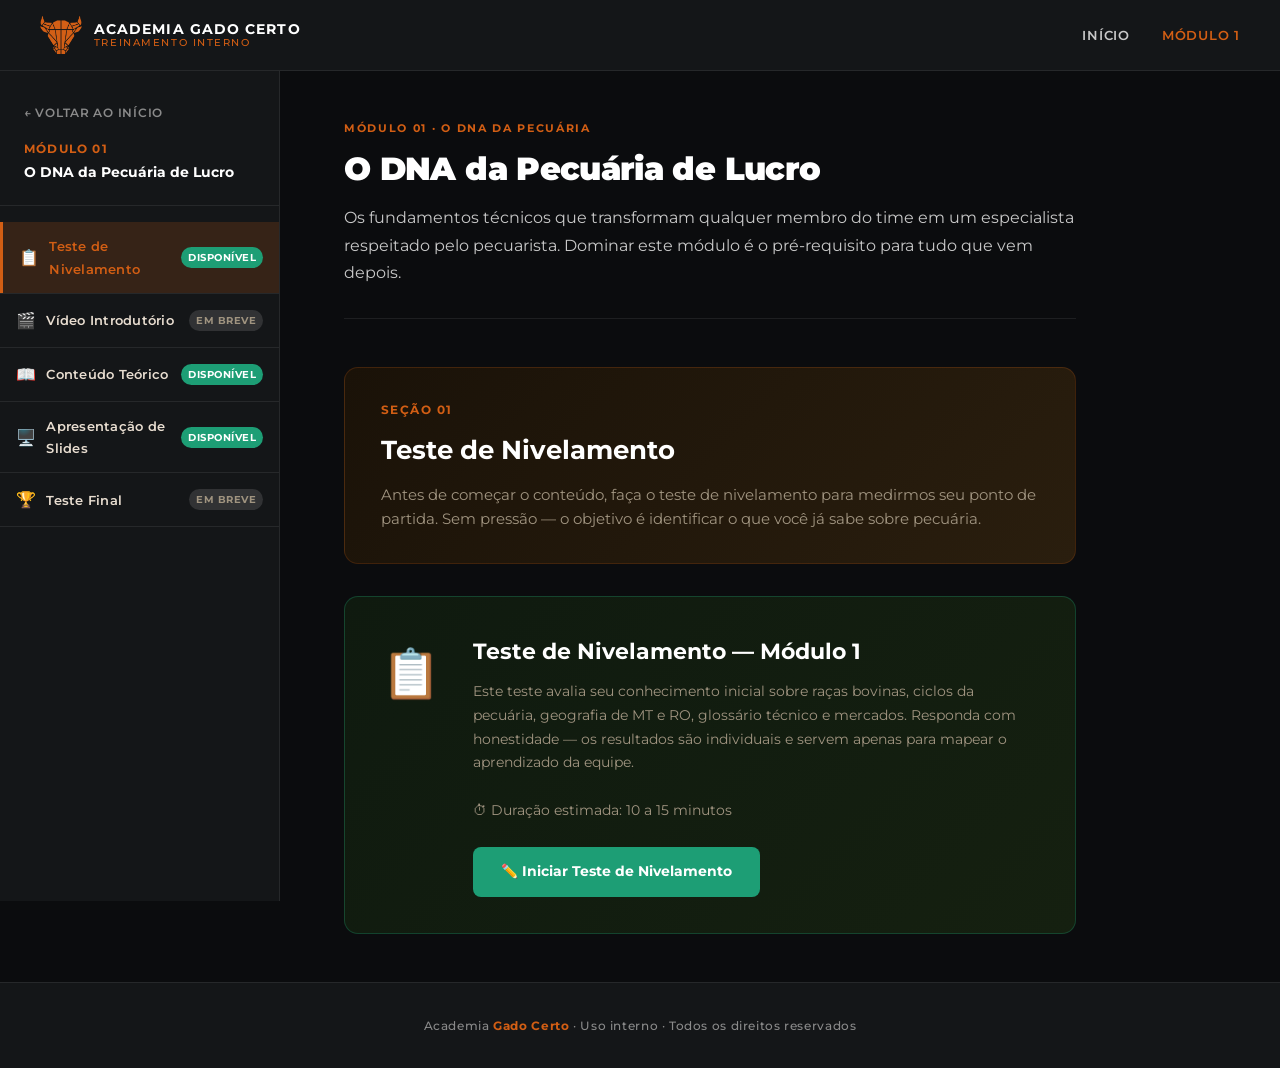
==== commit 8db2396e: "Reestrutura Modulo 1 com 5 secoes" ====
--- a/modulo-1.html
+++ b/modulo-1.html
@@ -7,43 +7,96 @@
   <link rel="stylesheet" href="assets/style.css" />
   <link rel="icon" type="image/png" href="assets/logo.png" />
   <style>
-    /* Visuais inline (diagrama de ciclos e mapas) */
-    .visual-block {
-      margin: 28px 0 32px;
-      padding: 20px 16px;
-      background: #faf7f1;
-      border: 1px solid #e8e1d3;
-      border-radius: 12px;
+    /* ===== VISUAIS ===== */
+    .visual-block { margin:28px 0 32px; padding:20px 16px; background:#faf7f1; border:1px solid #e8e1d3; border-radius:12px; }
+    .visual-block svg { display:block; width:100%; height:auto; max-width:720px; margin:0 auto; }
+    .visual-block .th { font-family:'Montserrat',sans-serif; font-size:16px; font-weight:600; fill:#0b0c0e; }
+    .visual-block .ts { font-family:'Montserrat',sans-serif; font-size:11px; fill:#584e41; }
+    .visual-block svg text { font-family:'Montserrat',sans-serif; }
+    .visual-caption { text-align:center; font-size:13px; color:#584e41; font-style:italic; margin-top:8px; }
+    .visual-block .c-teal rect { fill:#E1F5EE; stroke:#1D9E75; }
+    .visual-block .c-teal text.th { fill:#085041; }
+    .visual-block .c-amber rect { fill:#FAEEDA; stroke:#BA7517; }
+    .visual-block .c-amber text.th { fill:#633806; }
+    .visual-block .c-coral rect { fill:#FAECE7; stroke:#993C1D; }
+    .visual-block .c-coral text.th { fill:#4A1B0C; }
+    .breed-img { display:block; width:100%; max-width:480px; height:260px; object-fit:cover; border-radius:10px; margin:14px 0 24px; box-shadow:0 2px 10px rgba(0,0,0,.10); }
+
+    /* ===== NOVA SIDEBAR (5 seções) ===== */
+    .sidebar-nav-sections { list-style:none; padding:0; margin:0; }
+    .sidebar-nav-sections > li { border-bottom:1px solid rgba(255,255,255,.08); }
+    .sidebar-nav-sections > li > a {
+      display:flex; align-items:center; gap:10px;
+      padding:13px 16px; font-size:13px; font-weight:600;
+      color:#e8ddd0; text-decoration:none; letter-spacing:.02em;
+      transition:background .15s, color .15s;
     }
-    .visual-block svg { display: block; width: 100%; height: auto; max-width: 720px; margin: 0 auto; }
-    .visual-block .th { font-family: 'Montserrat', sans-serif; font-size: 16px; font-weight: 600; fill: #0b0c0e; }
-    .visual-block .ts { font-family: 'Montserrat', sans-serif; font-size: 11px; fill: #584e41; }
-    .visual-block svg text { font-family: 'Montserrat', sans-serif; }
-    .visual-caption {
-      text-align: center;
-      font-size: 13px;
-      color: #584e41;
-      font-style: italic;
-      margin-top: 8px;
+    .sidebar-nav-sections > li > a:hover { background:rgba(255,255,255,.06); color:#fff; }
+    .sidebar-nav-sections > li > a.active { background:rgba(210,94,20,.18); color:#D25E14; border-left:3px solid #D25E14; }
+    .sidebar-nav-sections .sec-icon { font-size:16px; flex-shrink:0; }
+    .sidebar-nav-sections .sec-badge {
+      margin-left:auto; font-size:10px; font-weight:700; letter-spacing:.05em;
+      padding:2px 7px; border-radius:20px; text-transform:uppercase;
     }
-    /* Imagens de raças */
-    .breed-img {
-      display: block;
-      width: 100%;
-      max-width: 480px;
-      height: 260px;
-      object-fit: cover;
-      border-radius: 10px;
-      margin: 14px 0 24px;
-      box-shadow: 0 2px 10px rgba(0,0,0,0.10);
+    .badge-available { background:#1D9E75; color:#fff; }
+    .badge-soon { background:rgba(255,255,255,.12); color:#a09480; }
+
+    /* Sub-nav interno do Conteúdo Teórico */
+    .theory-subnav { list-style:none; padding:0; margin:0; background:rgba(0,0,0,.15); }
+    .theory-subnav li a {
+      display:block; padding:8px 16px 8px 42px; font-size:12px;
+      color:#a09480; text-decoration:none; transition:color .15s, background .15s;
     }
-    /* Cores das caixas do diagrama de ciclos */
-    .visual-block .c-teal rect { fill: #E1F5EE; stroke: #1D9E75; }
-    .visual-block .c-teal text.th { fill: #085041; }
-    .visual-block .c-amber rect { fill: #FAEEDA; stroke: #BA7517; }
-    .visual-block .c-amber text.th { fill: #633806; }
-    .visual-block .c-coral rect { fill: #FAECE7; stroke: #993C1D; }
-    .visual-block .c-coral text.th { fill: #4A1B0C; }
+    .theory-subnav li a:hover { color:#e8ddd0; background:rgba(255,255,255,.04); }
+    .theory-subnav li a.active { color:#D25E14; }
+    .theory-subnav { display:none; }
+    .theory-subnav.open { display:block; }
+
+    /* ===== SEÇÕES PRINCIPAIS DO CONTEÚDO ===== */
+    .module-section { display:none; }
+    .module-section.active { display:block; }
+
+    /* Cabeçalho de seção */
+    .section-hero {
+      background:linear-gradient(135deg,#1a1208 0%,#2a1e0e 100%);
+      border:1px solid rgba(210,94,20,.2);
+      border-radius:14px; padding:32px 36px; margin-bottom:32px;
+    }
+    .section-hero .sec-number { font-size:12px; font-weight:700; letter-spacing:.12em; text-transform:uppercase; color:#D25E14; margin-bottom:8px; }
+    .section-hero h2 { font-size:26px; font-weight:700; color:#fff; margin:0 0 10px; }
+    .section-hero p { color:#a09480; font-size:15px; margin:0; line-height:1.6; }
+
+    /* Card de "em breve" */
+    .coming-soon-card {
+      display:flex; flex-direction:column; align-items:center; justify-content:center;
+      gap:16px; padding:60px 32px; border:2px dashed rgba(210,94,20,.25);
+      border-radius:14px; text-align:center; background:rgba(210,94,20,.04);
+    }
+    .coming-soon-card .cs-icon { font-size:48px; opacity:.5; }
+    .coming-soon-card h3 { font-size:20px; color:#e8ddd0; margin:0; }
+    .coming-soon-card p { color:#a09480; font-size:14px; margin:0; max-width:360px; line-height:1.6; }
+
+    /* Card de nivelamento */
+    .test-card {
+      background:linear-gradient(135deg,#0f1a0f 0%,#152010 100%);
+      border:1px solid rgba(29,158,117,.3); border-radius:14px;
+      padding:36px; display:flex; gap:32px; align-items:flex-start;
+    }
+    .test-card-icon { font-size:48px; flex-shrink:0; }
+    .test-card-body h3 { font-size:22px; color:#fff; margin:0 0 10px; }
+    .test-card-body p { color:#a09480; font-size:14px; line-height:1.7; margin:0 0 24px; }
+    .test-card-body .btn-test {
+      display:inline-flex; align-items:center; gap:8px;
+      background:#1D9E75; color:#fff; font-weight:700; font-size:14px;
+      padding:13px 28px; border-radius:8px; text-decoration:none;
+      transition:background .15s, transform .1s;
+    }
+    .test-card-body .btn-test:hover { background:#167a5a; transform:translateY(-1px); }
+
+    /* Slides iframe */
+    .slides-container { border-radius:12px; overflow:hidden; border:1px solid rgba(255,255,255,.1); }
+    .slides-container iframe { display:block; width:100%; height:520px; border:none; }
+    .slides-note { margin-top:12px; font-size:13px; color:#a09480; font-style:italic; }
   </style>
 </head>
 <body>
@@ -61,7 +114,6 @@
       <ul class="nav-links">
         <li><a href="index.html">Início</a></li>
         <li><a href="modulo-1.html" class="active">Módulo 1</a></li>
-        <li><a href="https://script.google.com/macros/s/AKfycbxOD1wcf5c_QdRE5Ip-GUxKuM74ZlF1mr5jHVO_xcgZ3W2bMSboMw-E0bTqbYvNx8rB/exec" target="_blank">Testes</a></li>
       </ul>
     </div>
   </header>
@@ -69,27 +121,76 @@
   <!-- LAYOUT -->
   <div class="module-layout">
 
-    <!-- SIDEBAR -->
+    <!-- SIDEBAR — 5 seções principais -->
     <aside class="sidebar">
       <div class="sidebar-header">
         <a href="index.html" class="back-link">← Voltar ao início</a>
         <h3>Módulo 01</h3>
         <p>O DNA da Pecuária de Lucro</p>
       </div>
-      <ul class="sidebar-nav">
-        <li><a href="#s1-1" class="active">1.1 Fundamentos Raciais</a></li>
-        <li><a href="#s1-2">1.2 Ciclos e Mercados</a></li>
-        <li><a href="#s1-3">1.3 Glossário da Pecuária</a></li>
-        <li><a href="#s1-4">1.4 Personas dos Pecuaristas</a></li>
-        <li><a href="#s1-5">1.5 Geografia da Oportunidade</a></li>
-        <li><a href="#s1-6">1.6 Tipologia e Qualidade</a></li>
-        <li><a href="#s1-7">1.7 Mercados</a></li>
-        <li><a href="#s1-8">1.8 Fatores Críticos de Decisão</a></li>
-        <li><a href="#s1-9">1.9 Ciclo Pecuário e Preços</a></li>
+
+      <ul class="sidebar-nav-sections">
+
+        <!-- 1. Nivelamento -->
+        <li>
+          <a href="#" class="active" onclick="showSection('nivelamento',this);return false;">
+            <span class="sec-icon">📋</span>
+            Teste de Nivelamento
+            <span class="sec-badge badge-available">Disponível</span>
+          </a>
+        </li>
+
+        <!-- 2. Vídeo -->
+        <li>
+          <a href="#" onclick="showSection('video',this);return false;">
+            <span class="sec-icon">🎬</span>
+            Vídeo Introdutório
+            <span class="sec-badge badge-soon">Em breve</span>
+          </a>
+        </li>
+
+        <!-- 3. Conteúdo Teórico (com sub-nav expansível) -->
+        <li>
+          <a href="#" onclick="showSection('teoria',this);toggleSubnav();return false;">
+            <span class="sec-icon">📖</span>
+            Conteúdo Teórico
+            <span class="sec-badge badge-available">Disponível</span>
+          </a>
+          <ul class="theory-subnav" id="theory-subnav">
+            <li><a href="#s1-1" onclick="scrollTo('s1-1')">1.1 Fundamentos Raciais</a></li>
+            <li><a href="#s1-2" onclick="scrollTo('s1-2')">1.2 Ciclos e Mercados</a></li>
+            <li><a href="#s1-3" onclick="scrollTo('s1-3')">1.3 Glossário da Pecuária</a></li>
+            <li><a href="#s1-4" onclick="scrollTo('s1-4')">1.4 Personas dos Pecuaristas</a></li>
+            <li><a href="#s1-5" onclick="scrollTo('s1-5')">1.5 Geografia da Oportunidade</a></li>
+            <li><a href="#s1-6" onclick="scrollTo('s1-6')">1.6 Tipologia e Qualidade</a></li>
+            <li><a href="#s1-7" onclick="scrollTo('s1-7')">1.7 Mercados</a></li>
+            <li><a href="#s1-8" onclick="scrollTo('s1-8')">1.8 Fatores Críticos</a></li>
+            <li><a href="#s1-9" onclick="scrollTo('s1-9')">1.9 Ciclo Pecuário e Preços</a></li>
+          </ul>
+        </li>
+
+        <!-- 4. Slides -->
+        <li>
+          <a href="#" onclick="showSection('slides',this);return false;">
+            <span class="sec-icon">🖥️</span>
+            Apresentação de Slides
+            <span class="sec-badge badge-available">Disponível</span>
+          </a>
+        </li>
+
+        <!-- 5. Teste Final -->
+        <li>
+          <a href="#" onclick="showSection('testef',this);return false;">
+            <span class="sec-icon">🏆</span>
+            Teste Final
+            <span class="sec-badge badge-soon">Em breve</span>
+          </a>
+        </li>
+
       </ul>
     </aside>
 
-    <!-- CONTENT -->
+    <!-- CONTEÚDO PRINCIPAL -->
     <main class="content">
 
       <!-- HEADER DO MÓDULO -->
@@ -98,6 +199,48 @@
         <h1>O DNA da Pecuária de Lucro</h1>
         <p class="intro">Os fundamentos técnicos que transformam qualquer membro do time em um especialista respeitado pelo pecuarista. Dominar este módulo é o pré-requisito para tudo que vem depois.</p>
       </div>
+
+      <!-- ═══ SEÇÃO 1: TESTE DE NIVELAMENTO ═══ -->
+      <div class="module-section active" id="sec-nivelamento">
+        <div class="section-hero">
+          <div class="sec-number">Seção 01</div>
+          <h2>Teste de Nivelamento</h2>
+          <p>Antes de começar o conteúdo, faça o teste de nivelamento para medirmos seu ponto de partida. Sem pressão — o objetivo é identificar o que você já sabe sobre pecuária.</p>
+        </div>
+        <div class="test-card">
+          <div class="test-card-icon">📋</div>
+          <div class="test-card-body">
+            <h3>Teste de Nivelamento — Módulo 1</h3>
+            <p>Este teste avalia seu conhecimento inicial sobre raças bovinas, ciclos da pecuária, geografia de MT e RO, glossário técnico e mercados. Responda com honestidade — os resultados são individuais e servem apenas para mapear o aprendizado da equipe.</p>
+            <p>⏱ Duração estimada: 10 a 15 minutos</p>
+            <a class="btn-test" href="https://script.google.com/macros/s/AKfycbxOD1wcf5c_QdRE5Ip-GUxKuM74ZlF1mr5jHVO_xcgZ3W2bMSboMw-E0bTqbYvNx8rB/exec" target="_blank">
+              ✏️ Iniciar Teste de Nivelamento
+            </a>
+          </div>
+        </div>
+      </div>
+
+      <!-- ═══ SEÇÃO 2: VÍDEO INTRODUTÓRIO ═══ -->
+      <div class="module-section" id="sec-video">
+        <div class="section-hero">
+          <div class="sec-number">Seção 02</div>
+          <h2>Vídeo Introdutório</h2>
+          <p>Uma visão geral do módulo em formato de vídeo para você entender o contexto antes de mergulhar no conteúdo teórico.</p>
+        </div>
+        <div class="coming-soon-card">
+          <div class="cs-icon">🎬</div>
+          <h3>Vídeo em produção</h3>
+          <p>O vídeo introdutório do Módulo 1 estará disponível em breve. Continue pelo conteúdo teórico enquanto isso.</p>
+        </div>
+      </div>
+
+      <!-- ═══ SEÇÃO 3: CONTEÚDO TEÓRICO ═══ -->
+      <div class="module-section" id="sec-teoria">
+        <div class="section-hero">
+          <div class="sec-number">Seção 03</div>
+          <h2>Conteúdo Teórico</h2>
+          <p>O material completo do DNA da Pecuária de Lucro — raças, ciclos, glossário, personas, geografia, qualidade, mercados e formação de preços.</p>
+        </div>
 
       <!-- 1.1 FUNDAMENTOS RACIAIS -->
       <section class="section-block" id="s1-1">
@@ -952,6 +1095,7 @@
       </section>
 
       <!-- 1.9 CICLO PECUÁRIO E PREÇOS -->
+      <!-- 1.9 CICLO PECUÁRIO E PREÇOS -->
       <section class="section-block" id="s1-9">
         <h2>1.9 – O Ciclo Pecuário e a Formação de Preços</h2>
         <p>O ciclo pecuário é um processo plurianual (geralmente de 5 a 7 anos) baseado na <strong>retenção ou descarte de fêmeas</strong>. Como a biologia da vaca não acelera, o mercado reage com atraso às mudanças de preço.</p>
@@ -968,4 +1112,99 @@
 
         <h4>Fase 2: A Baixa (Descarte de Fêmeas)</h4>
         <ul>
-          <li><strong>O Cenário:</strong> A oferta de bezerros (fruto da retenção+          <li><strong>O Cenário:</strong> A oferta de bezerros (fruto da retenção
+        <!-- NAV INTERNA -->
+        <div class="content-nav">
+          <a href="#" onclick="showSection('nivelamento',document.querySelector('.sidebar-nav-sections li:first-child a'));return false;">← Teste de Nivelamento</a>
+          <a href="#" onclick="showSection('slides',document.querySelector('.sidebar-nav-sections li:nth-child(4) a'));return false;">Apresentação de Slides →</a>
+        </div>
+      </div><!-- /sec-teoria -->
+
+      <!-- ═══ SEÇÃO 4: APRESENTAÇÃO DE SLIDES ═══ -->
+      <div class="module-section" id="sec-slides">
+        <div class="section-hero">
+          <div class="sec-number">Seção 04</div>
+          <h2>Apresentação de Slides</h2>
+          <p>O material do Módulo 1 em formato de apresentação — ideal para revisar rapidamente os conceitos ou usar como referência nas conversas com clientes.</p>
+        </div>
+        <div class="coming-soon-card">
+          <div class="cs-icon">🖥️</div>
+          <h3>Slides disponíveis em breve</h3>
+          <p>Suba o arquivo no Google Slides e compartilhe o link público para ativarmos a visualização aqui.</p>
+        </div>
+        <!-- Quando tiver o link do Google Slides, substitua o coming-soon-card acima por:
+        <div class="slides-container">
+          <iframe src="SEU_LINK_GOOGLE_SLIDES/embed?start=false&loop=false&delayms=3000" allowfullscreen></iframe>
+        </div>
+        <p class="slides-note">Use as setas do teclado ou clique nos slides para navegar. Dica: pressione F para tela cheia.</p>
+        -->
+      </div>
+
+      <!-- ═══ SEÇÃO 5: TESTE FINAL ═══ -->
+      <div class="module-section" id="sec-testef">
+        <div class="section-hero">
+          <div class="sec-number">Seção 05</div>
+          <h2>Teste Final</h2>
+          <p>Após estudar o conteúdo, faça o teste final para comprovar seu aprendizado e receber sua certificação do Módulo 1.</p>
+        </div>
+        <div class="coming-soon-card">
+          <div class="cs-icon">🏆</div>
+          <h3>Teste Final em preparação</h3>
+          <p>O teste final do Módulo 1 estará disponível em breve. Conclua o conteúdo teórico e fique de olho!</p>
+        </div>
+      </div>
+
+    </main>
+  </div>
+
+  <!-- FOOTER -->
+  <footer class="footer">
+    <p>Academia <strong>Gado Certo</strong> · Uso interno · Todos os direitos reservados</p>
+  </footer>
+
+  <script>
+    /* ── Navegação entre seções ── */
+    function showSection(id, clickedLink) {
+      // Esconde todas as seções
+      document.querySelectorAll('.module-section').forEach(s => s.classList.remove('active'));
+      // Mostra a seção alvo
+      document.getElementById('sec-' + id).classList.add('active');
+      // Atualiza sidebar
+      document.querySelectorAll('.sidebar-nav-sections > li > a').forEach(a => a.classList.remove('active'));
+      if (clickedLink) clickedLink.classList.add('active');
+      // Scroll ao topo do conteúdo
+      window.scrollTo({ top: 0, behavior: 'smooth' });
+    }
+
+    /* ── Sub-nav do Conteúdo Teórico ── */
+    function toggleSubnav() {
+      const subnav = document.getElementById('theory-subnav');
+      subnav.classList.toggle('open');
+    }
+
+    /* ── Scroll spy dentro da seção teoria ── */
+    const sections = document.querySelectorAll('.section-block');
+    const subLinks = document.querySelectorAll('.theory-subnav a');
+
+    const spy = new IntersectionObserver((entries) => {
+      entries.forEach(entry => {
+        if (entry.isIntersecting) {
+          subLinks.forEach(a => a.classList.remove('active'));
+          const id = entry.target.getAttribute('id');
+          const active = document.querySelector(`.theory-subnav a[href="#${id}"]`);
+          if (active) active.classList.add('active');
+        }
+      });
+    }, { rootMargin: '-20% 0px -70% 0px' });
+
+    sections.forEach(s => spy.observe(s));
+
+    /* ── Abre sub-nav automaticamente se teoria já está ativa ── */
+    window.addEventListener('DOMContentLoaded', () => {
+      const teoriaLink = document.querySelector('.sidebar-nav-sections li:nth-child(3) a');
+      // Nada aberto por padrão — usuário vê nivelamento primeiro
+    });
+  </script>
+
+</body>
+</html>
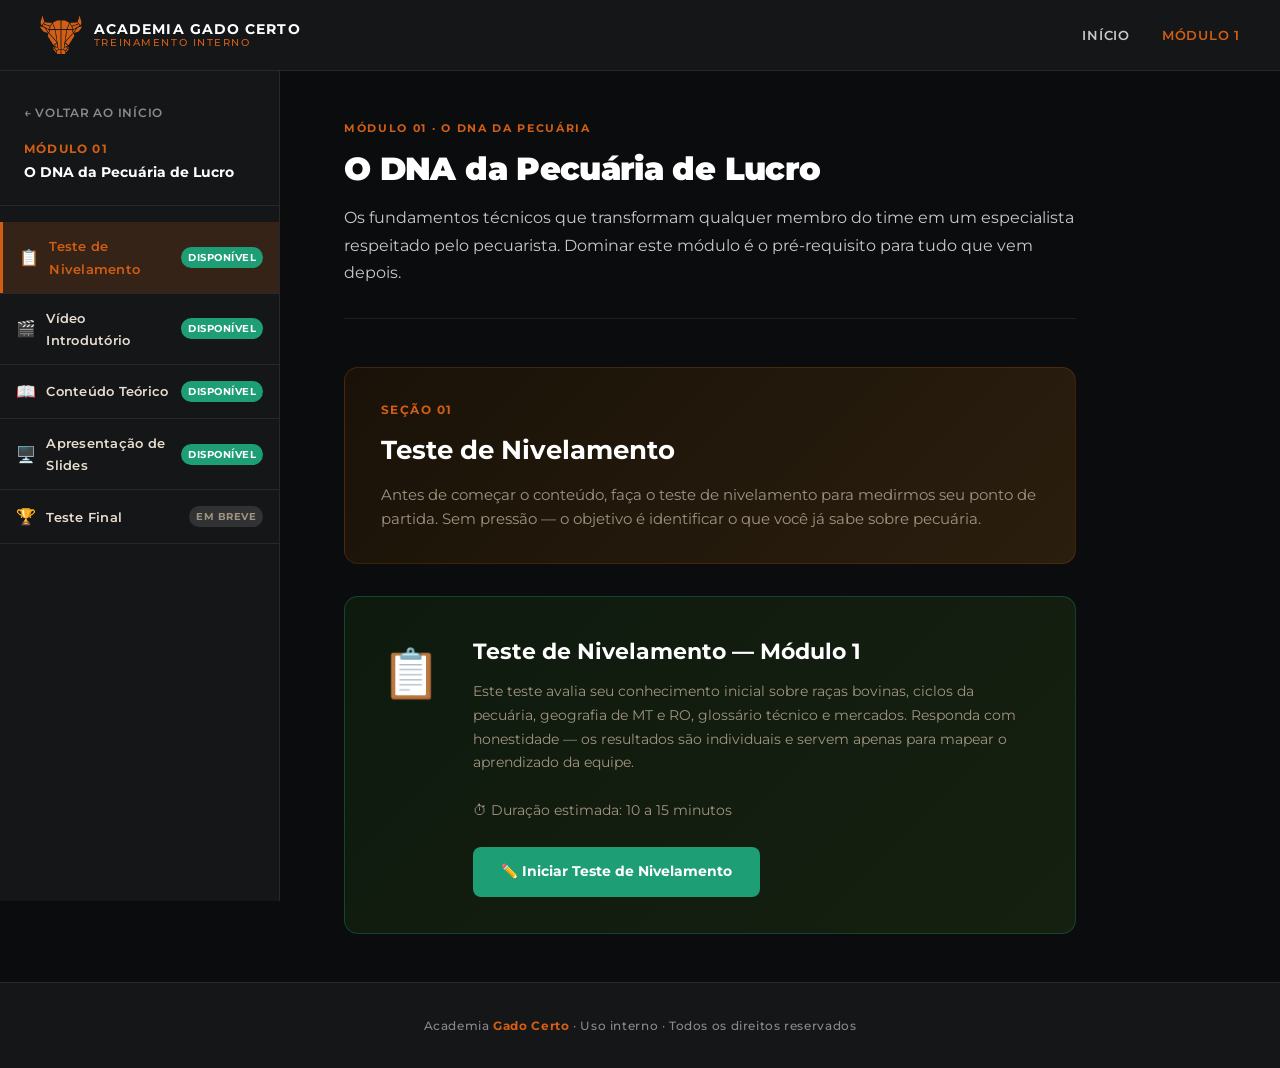
==== commit bca752ce: "Remove banner teste da home e adiciona video e slides" ====
--- a/modulo-1.html
+++ b/modulo-1.html
@@ -145,7 +145,7 @@
           <a href="#" onclick="showSection('video',this);return false;">
             <span class="sec-icon">🎬</span>
             Vídeo Introdutório
-            <span class="sec-badge badge-soon">Em breve</span>
+            <span class="sec-badge badge-available">Disponível</span>
           </a>
         </li>
 
@@ -227,11 +227,10 @@
           <h2>Vídeo Introdutório</h2>
           <p>Uma visão geral do módulo em formato de vídeo para você entender o contexto antes de mergulhar no conteúdo teórico.</p>
         </div>
-        <div class="coming-soon-card">
-          <div class="cs-icon">🎬</div>
-          <h3>Vídeo em produção</h3>
-          <p>O vídeo introdutório do Módulo 1 estará disponível em breve. Continue pelo conteúdo teórico enquanto isso.</p>
-        </div>
+        <div class="slides-container">
+          <iframe src="https://drive.google.com/file/d/1HMgeY4NNzRaz_VnT9Iyw9uzW4BwVbVGQ/preview" allowfullscreen allow="autoplay"></iframe>
+        </div>
+        <p class="slides-note">Clique em tela cheia para melhor visualização.</p>
       </div>
 
       <!-- ═══ SEÇÃO 3: CONTEÚDO TEÓRICO ═══ -->
@@ -1127,17 +1126,10 @@
           <h2>Apresentação de Slides</h2>
           <p>O material do Módulo 1 em formato de apresentação — ideal para revisar rapidamente os conceitos ou usar como referência nas conversas com clientes.</p>
         </div>
-        <div class="coming-soon-card">
-          <div class="cs-icon">🖥️</div>
-          <h3>Slides disponíveis em breve</h3>
-          <p>Suba o arquivo no Google Slides e compartilhe o link público para ativarmos a visualização aqui.</p>
-        </div>
-        <!-- Quando tiver o link do Google Slides, substitua o coming-soon-card acima por:
         <div class="slides-container">
-          <iframe src="SEU_LINK_GOOGLE_SLIDES/embed?start=false&loop=false&delayms=3000" allowfullscreen></iframe>
-        </div>
-        <p class="slides-note">Use as setas do teclado ou clique nos slides para navegar. Dica: pressione F para tela cheia.</p>
-        -->
+          <iframe src="https://docs.google.com/presentation/d/1bHiTYZW4B-IT_9LbSO0j2oPwAmlO5jW1/embed?start=false&loop=false&delayms=3000" allowfullscreen></iframe>
+        </div>
+        <p class="slides-note">Use as setas do teclado ou clique nos slides para navegar. Pressione o ícone de tela cheia para expandir.</p>
       </div>
 
       <!-- ═══ SEÇÃO 5: TESTE FINAL ═══ -->
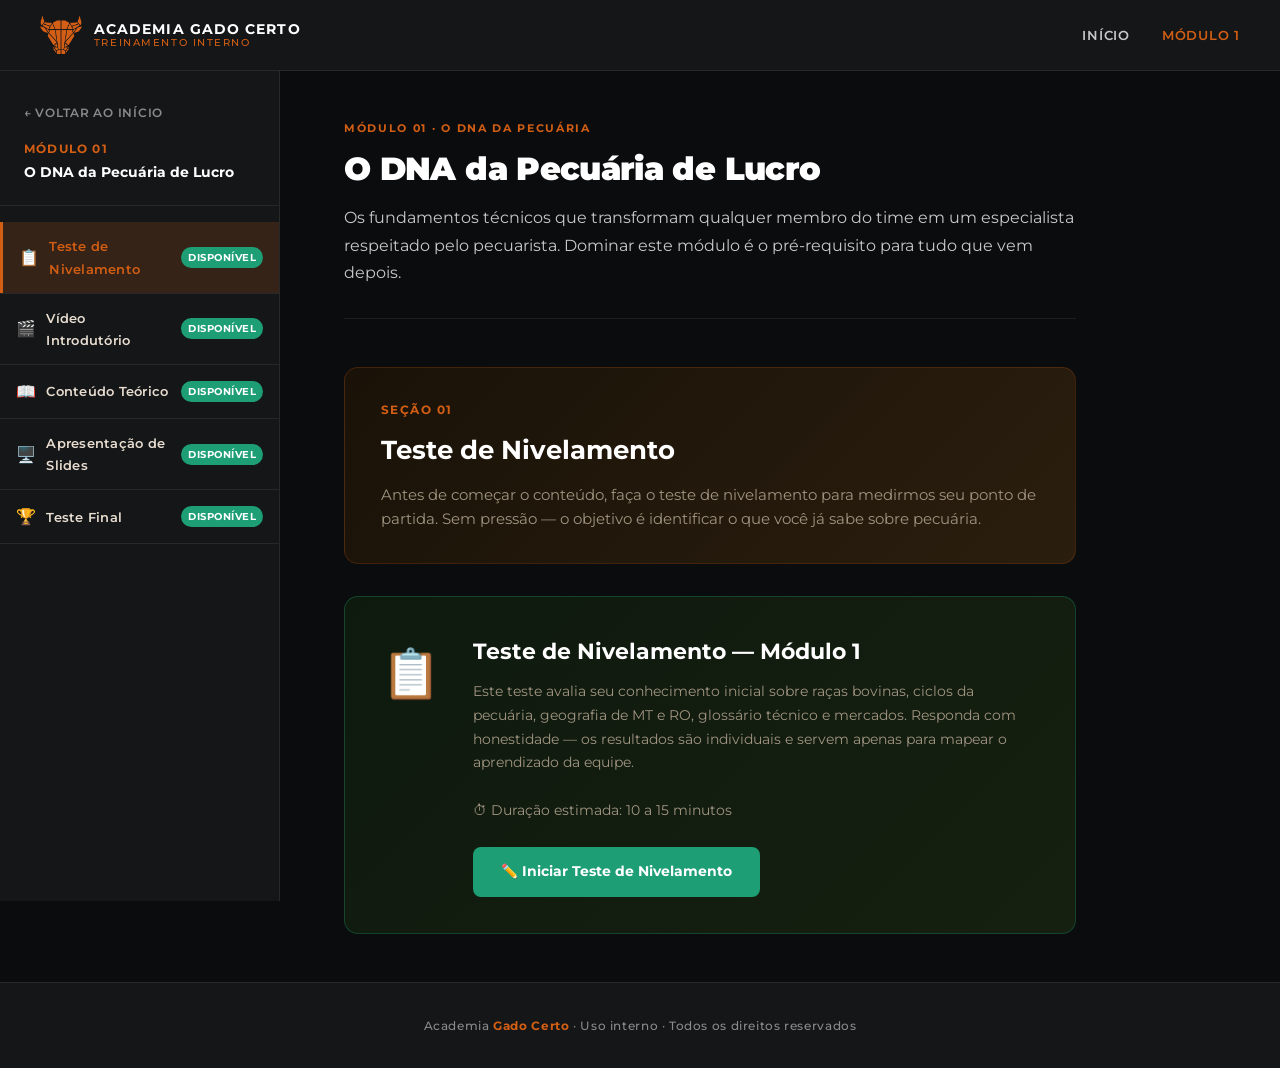
==== commit 991b80bd: "Ativa Teste Final no Modulo 1" ====
--- a/modulo-1.html
+++ b/modulo-1.html
@@ -95,8 +95,17 @@
 
     /* Slides iframe */
     .slides-container { border-radius:12px; overflow:hidden; border:1px solid rgba(255,255,255,.1); }
-    .slides-container iframe { display:block; width:100%; height:520px; border:none; }
+    .slides-container iframe { display:block; width:100%; height:700px; border:none; }
     .slides-note { margin-top:12px; font-size:13px; color:#a09480; font-style:italic; }
+    .btn-fullscreen {
+      display:inline-flex; align-items:center; gap:8px;
+      margin-top:14px; padding:12px 24px;
+      background:rgba(210,94,20,.15); border:1px solid rgba(210,94,20,.4);
+      color:#D25E14; font-weight:700; font-size:14px; letter-spacing:.02em;
+      border-radius:8px; text-decoration:none; cursor:pointer;
+      transition:background .15s, transform .1s;
+    }
+    .btn-fullscreen:hover { background:rgba(210,94,20,.28); transform:translateY(-1px); }
   </style>
 </head>
 <body>
@@ -183,7 +192,7 @@
           <a href="#" onclick="showSection('testef',this);return false;">
             <span class="sec-icon">🏆</span>
             Teste Final
-            <span class="sec-badge badge-soon">Em breve</span>
+            <span class="sec-badge badge-available">Disponível</span>
           </a>
         </li>
 
@@ -1127,9 +1136,11 @@
           <p>O material do Módulo 1 em formato de apresentação — ideal para revisar rapidamente os conceitos ou usar como referência nas conversas com clientes.</p>
         </div>
         <div class="slides-container">
-          <iframe src="https://docs.google.com/presentation/d/1bHiTYZW4B-IT_9LbSO0j2oPwAmlO5jW1/embed?start=false&loop=false&delayms=3000" allowfullscreen></iframe>
-        </div>
-        <p class="slides-note">Use as setas do teclado ou clique nos slides para navegar. Pressione o ícone de tela cheia para expandir.</p>
+          <iframe src="https://drive.google.com/file/d/1mlj5iITm0uaWlYRPWuVY_LG1Tic-x6Vn/preview" allowfullscreen></iframe>
+        </div>
+        <a class="btn-fullscreen" href="https://drive.google.com/file/d/1mlj5iITm0uaWlYRPWuVY_LG1Tic-x6Vn/view" target="_blank">
+          ⛶ Abrir em tela cheia
+        </a>
       </div>
 
       <!-- ═══ SEÇÃO 5: TESTE FINAL ═══ -->
@@ -1139,10 +1150,16 @@
           <h2>Teste Final</h2>
           <p>Após estudar o conteúdo, faça o teste final para comprovar seu aprendizado e receber sua certificação do Módulo 1.</p>
         </div>
-        <div class="coming-soon-card">
-          <div class="cs-icon">🏆</div>
-          <h3>Teste Final em preparação</h3>
-          <p>O teste final do Módulo 1 estará disponível em breve. Conclua o conteúdo teórico e fique de olho!</p>
+        <div class="test-card" style="background:linear-gradient(135deg,#1a0f08 0%,#2a1a0e 100%);border:1px solid rgba(210,94,20,.3);">
+          <div class="test-card-icon">🏆</div>
+          <div class="test-card-body">
+            <h3>Teste Final — Módulo 1</h3>
+            <p>Este teste avalia o que você aprendeu ao longo do Módulo 1 — raças, ciclos, personas, geografia, qualidade e documentação. As questões são mais aprofundadas e envolvem situações reais de negociação.</p>
+            <p>⏱ Duração estimada: 15 a 20 minutos</p>
+            <a class="btn-test" style="background:#D25E14;" href="https://script.google.com/macros/s/AKfycbz4ohZHjbzPzrSkQG_5eSqo_oG2zDlteVlT7rpgvYp0lBl-VV8XM_QC2PcYIZVbPngE/exec" target="_blank">
+              🏆 Iniciar Teste Final
+            </a>
+          </div>
         </div>
       </div>
 
